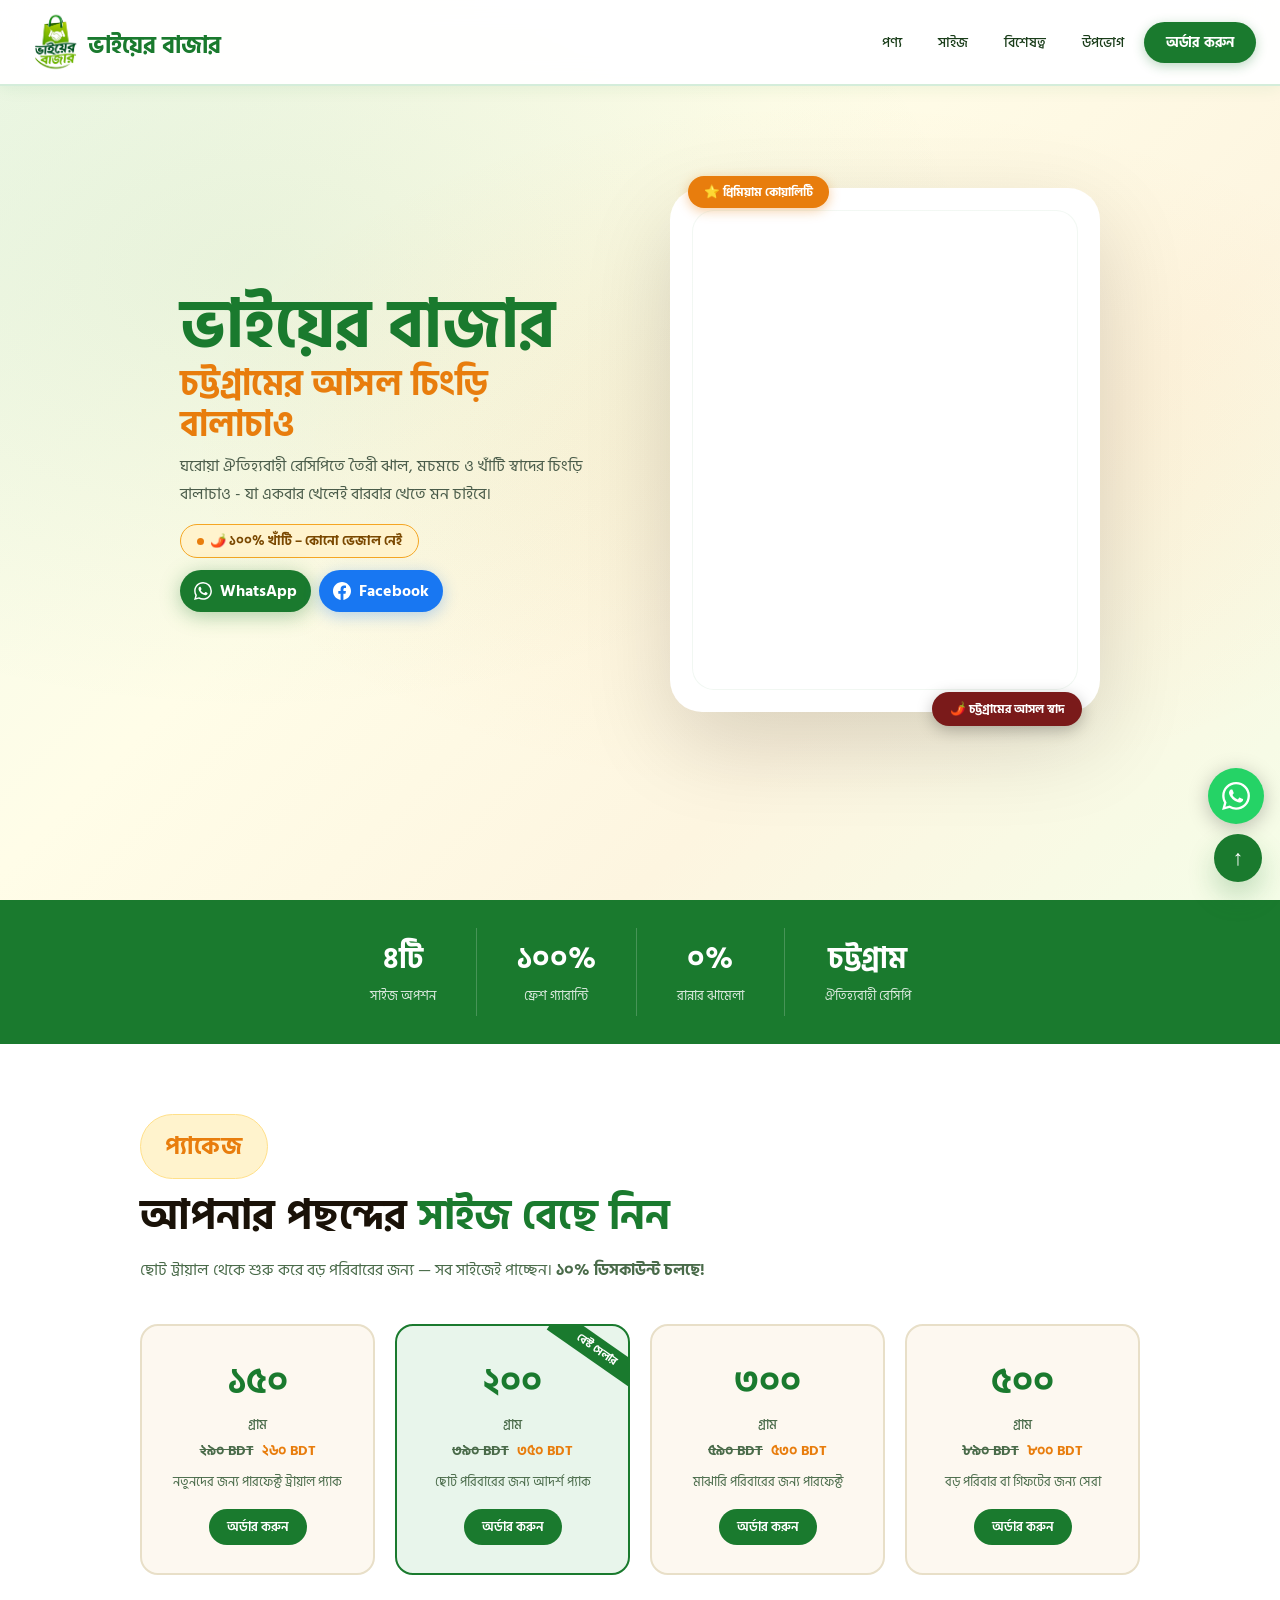
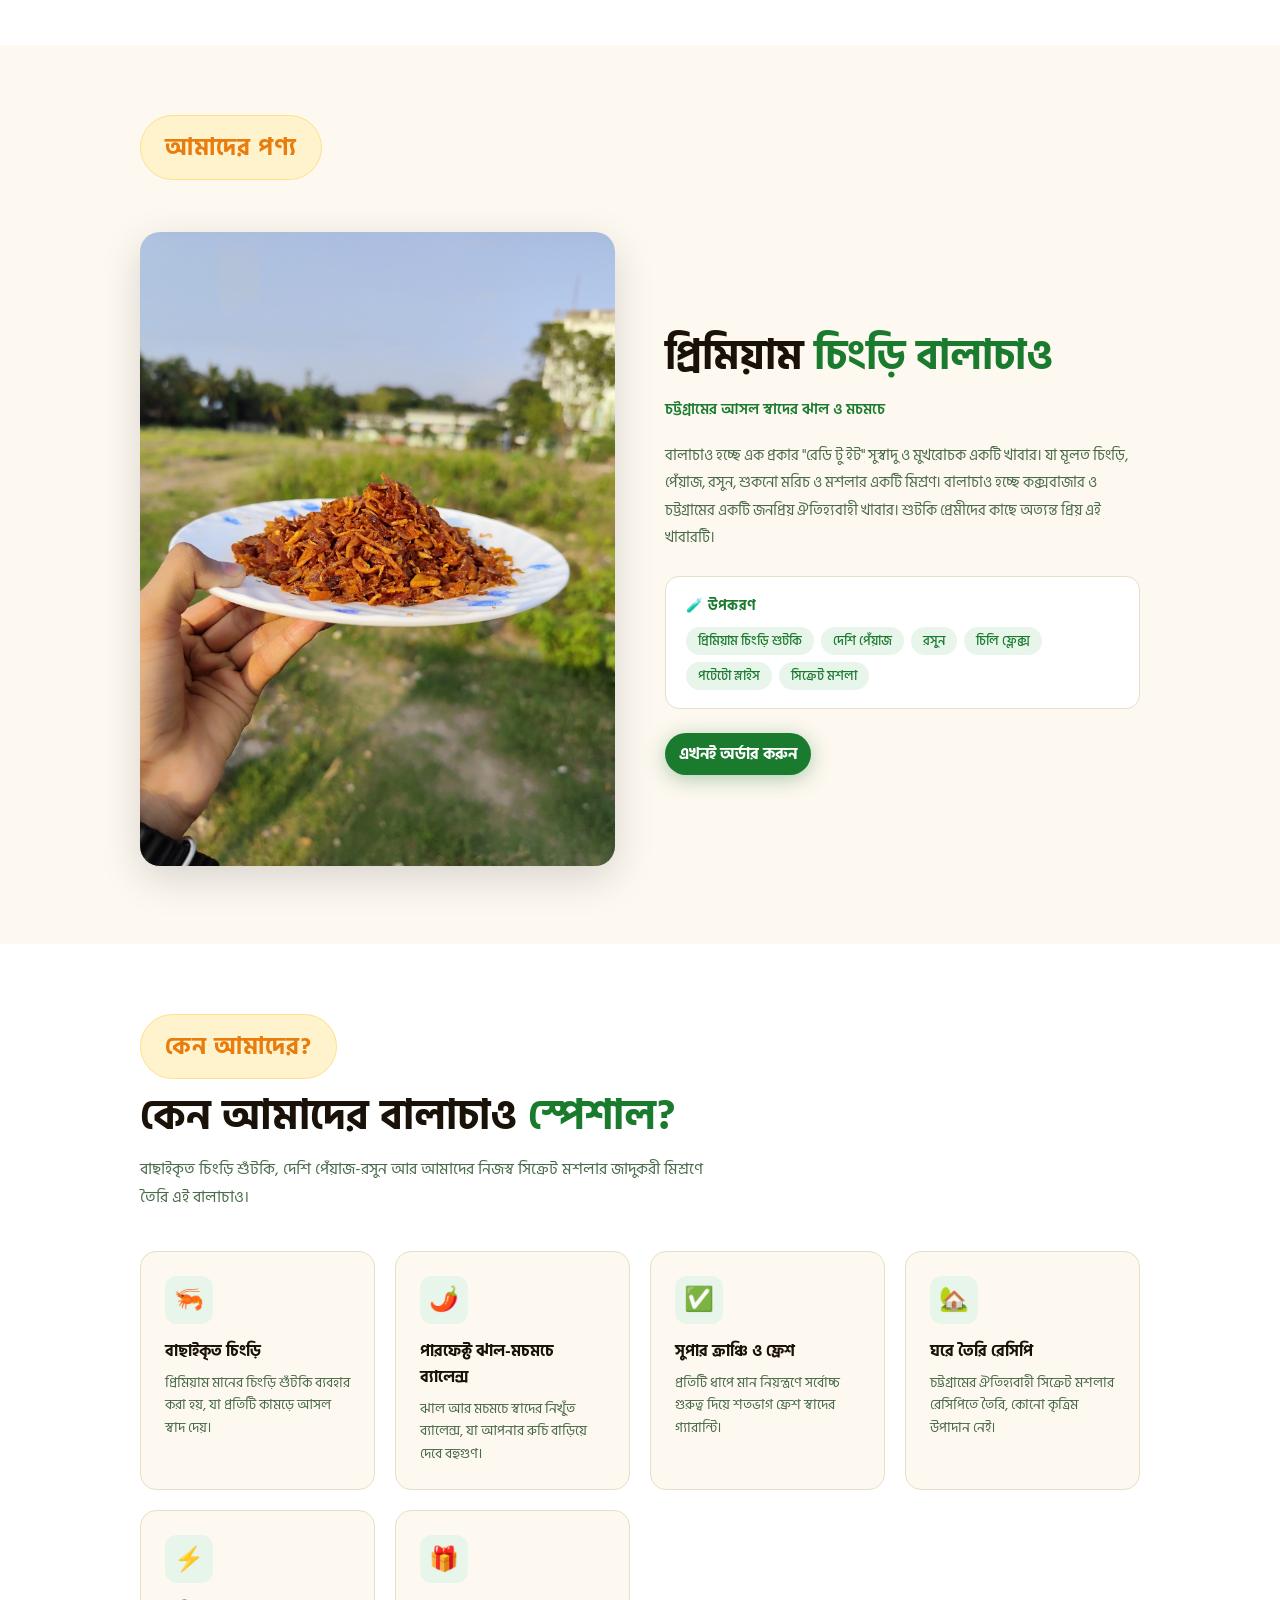
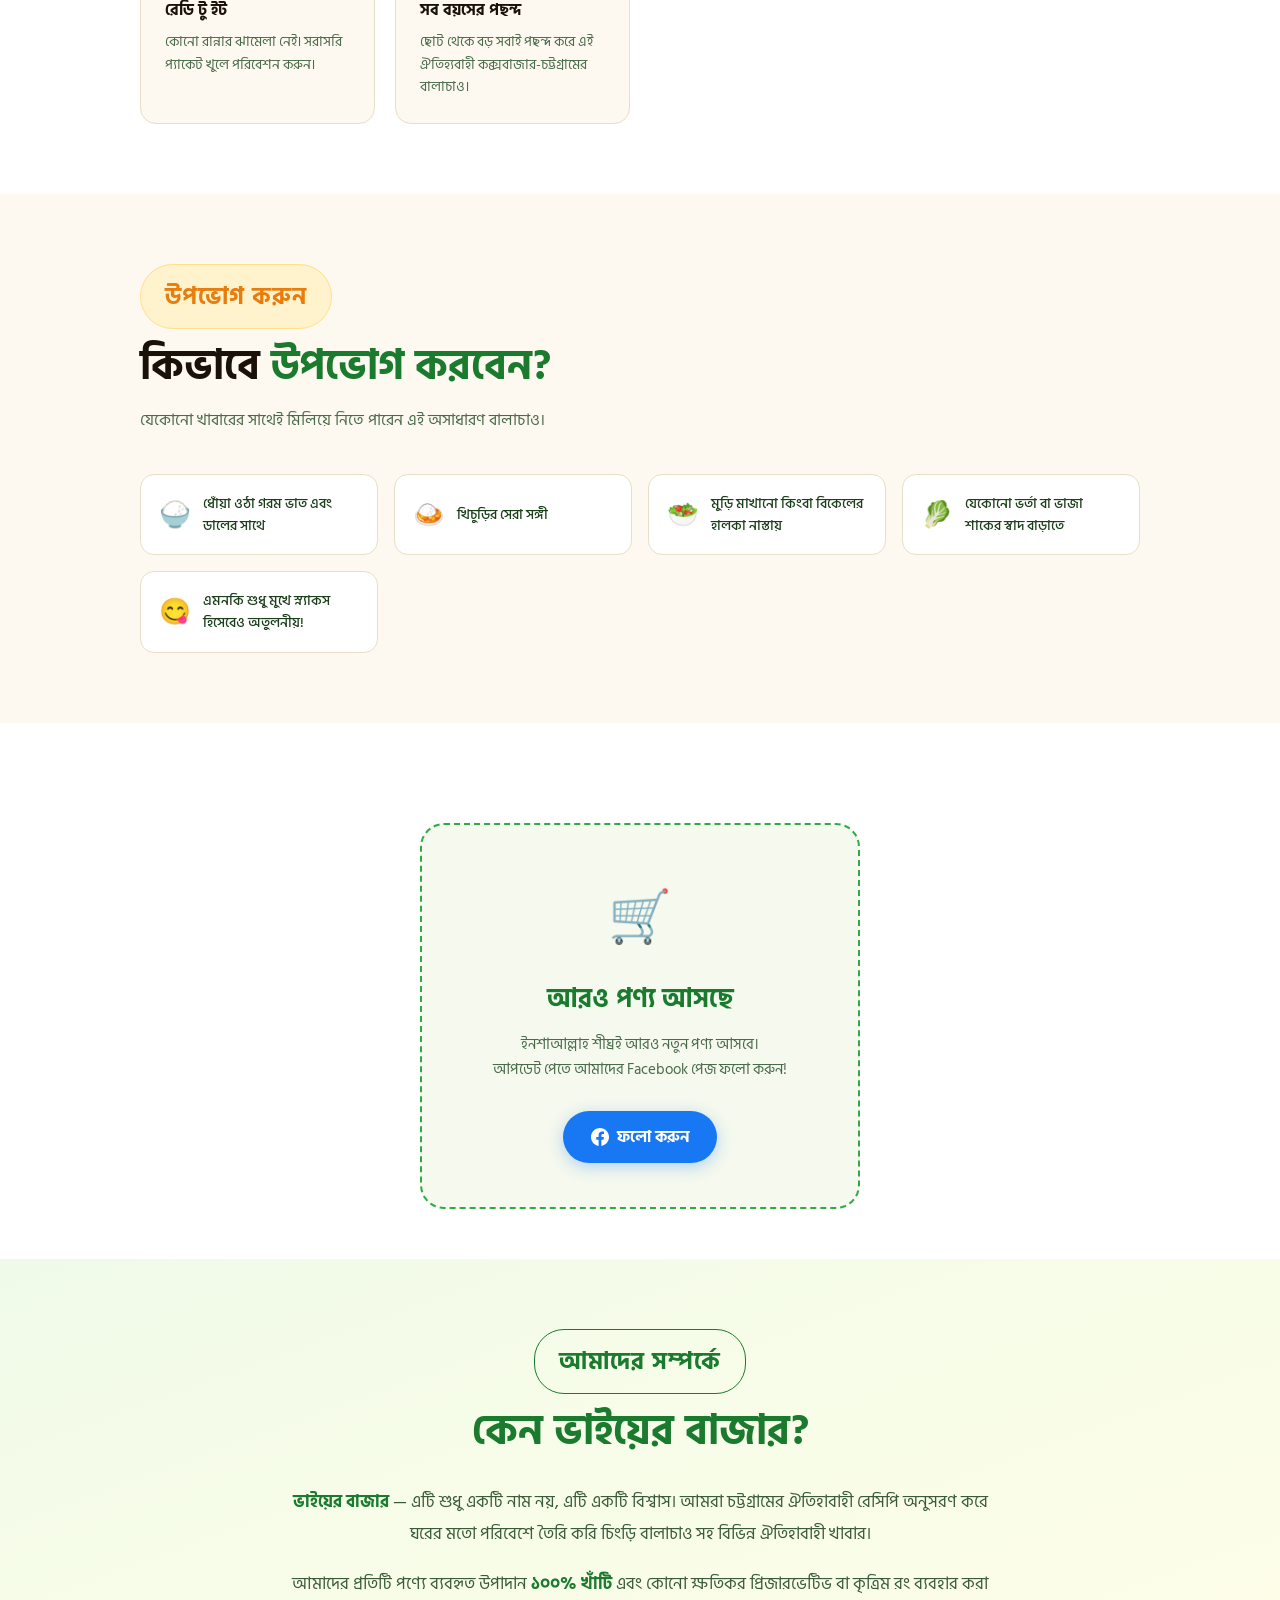
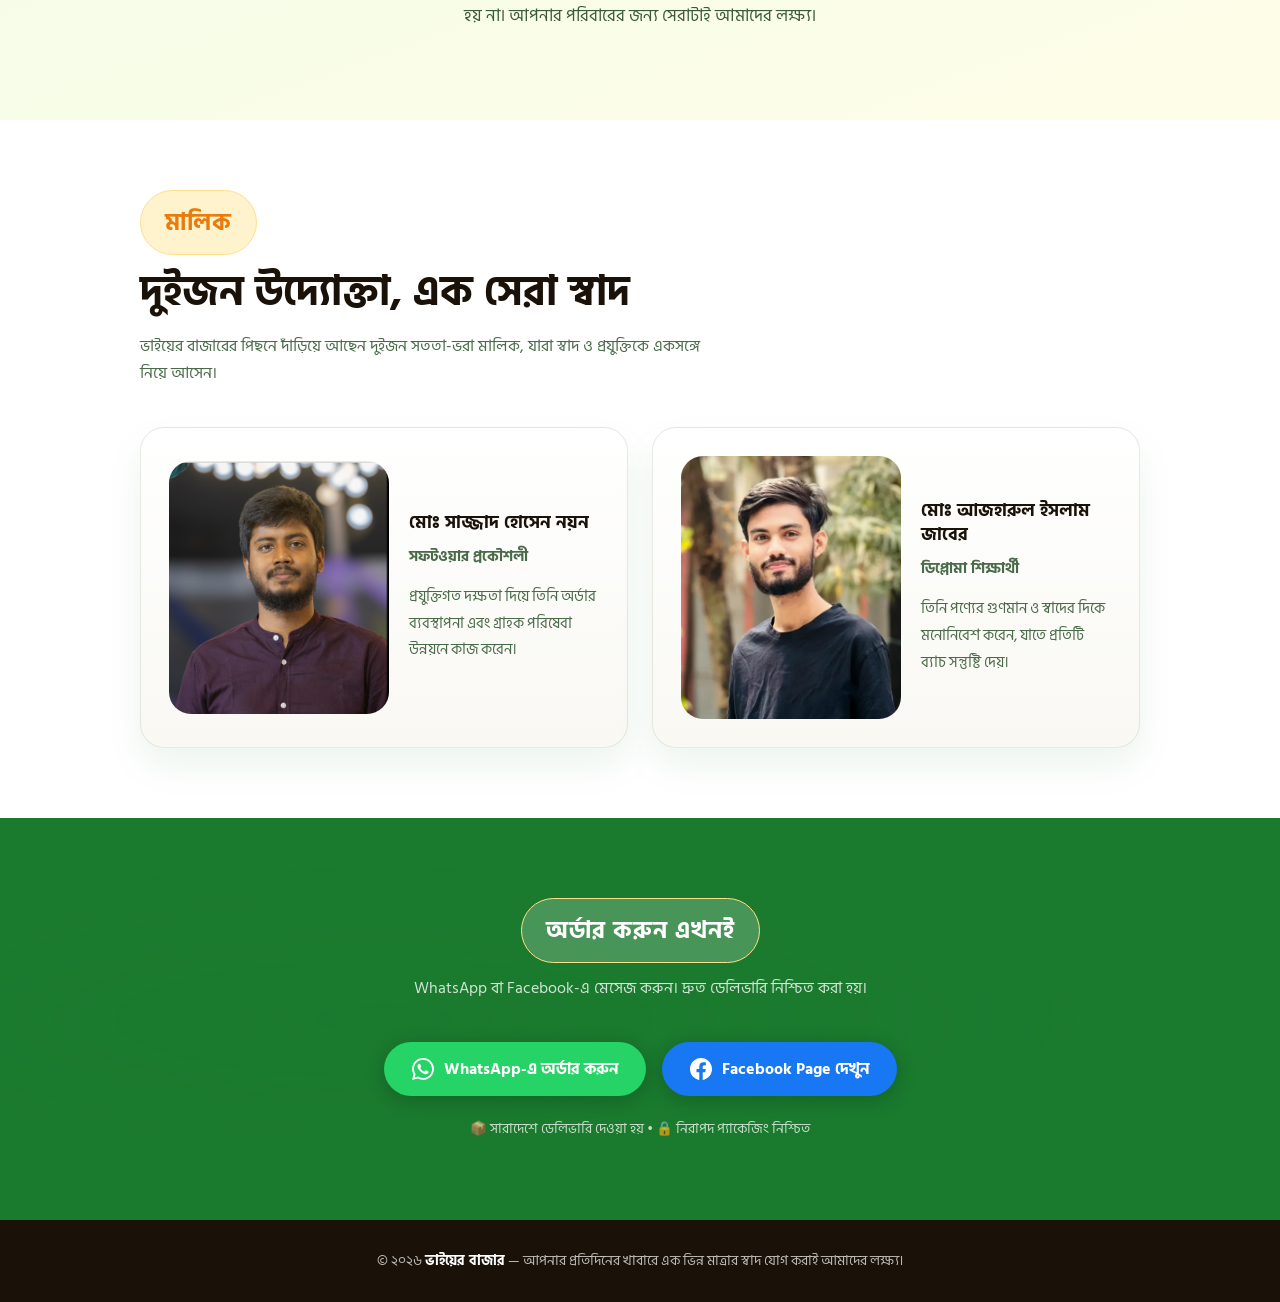
==== index.html @ 45b9433c "design update" ====
<!doctype html>
<html lang="bn">
  <head>
    <meta charset="UTF-8" />
    <meta name="viewport" content="width=device-width, initial-scale=1.0" />
    <link rel="icon" type="image/x-icon" href="/assets/bhaier-bazar.png" />

    <meta property="og:title" content="চিংড়ী বালাচাও" />
    <meta
      property="og:description"
      content="অথেনটিক ভাইয়ের বাজারের প্রিমিয়াম চিংড়ী বালাচাও"
    />
    <meta
      property="og:image"
      content="https://bhaierbazar.com/assets/bhaier-bazar.png"
    />
    <meta property="og:url" content="https://bhaierbazar.com" />
    <meta property="og:type" content="website" />

    <title>ভাইয়ের বাজার – চিংড়ি বালাচাও</title>
    <link rel="preconnect" href="https://fonts.googleapis.com" />
    <link
      href="https://fonts.googleapis.com/css2?family=Hind+Siliguri:wght@300;400;500;600;700&display=swap"
      rel="stylesheet"
    />
    <link rel="stylesheet" href="styles.css" />
  </head>
  <body id="top">
    <!-- NAV -->
    <nav>
      <a href="#" class="nav-logo">
        <img src="assets/logo.jpg" alt="ভাইয়ের বাজার লোগো" />
        <div class="nav-logo-text">
          <span class="brand">ভাইয়ের বাজার</span>
        </div>
      </a>
      <div class="nav-links">
        <a href="#product">পণ্য</a>
        <a href="#sizes">সাইজ</a>
        <a href="#why">বিশেষত্ব</a>
        <a href="#enjoy">উপভোগ</a>
        <a href="#order" class="nav-order">অর্ডার করুন</a>
      </div>
    </nav>

    <!-- HERO -->
    <section class="hero">
      <div class="hero-inner">
        <div class="hero-text">
          <h1>
            ভাইয়ের বাজার<br />
            <span class="orange-line">চট্টগ্রামের আসল চিংড়ি বালাচাও</span>
          </h1>
          <p class="hero-sub">
            ঘরোয়া ঐতিহ্যবাহী রেসিপিতে তৈরী ঝাল, মচমচে ও খাঁটি স্বাদের চিংড়ি
            বালাচাও - যা একবার খেলেই বারবার খেতে মন চাইবে।
          </p>
          <div class="hero-badge">
            <span></span> 🌶️ ১০০% খাঁটি – কোনো ভেজাল নেই
          </div>
          <div class="hero-cta">
            <a
              href="https://wa.me/8801869051881"
              class="btn-primary"
              target="_blank"
            >
              <svg width="18" height="18" viewBox="0 0 24 24" fill="white">
                <path
                  d="M17.472 14.382c-.297-.149-1.758-.867-2.03-.967-.273-.099-.471-.148-.67.15-.197.297-.767.966-.94 1.164-.173.199-.347.223-.644.075-.297-.15-1.255-.463-2.39-1.475-.883-.788-1.48-1.761-1.653-2.059-.173-.297-.018-.458.13-.606.134-.133.298-.347.446-.52.149-.174.198-.298.298-.497.099-.198.05-.371-.025-.52-.075-.149-.669-1.612-.916-2.207-.242-.579-.487-.5-.669-.51-.173-.008-.371-.01-.57-.01-.198 0-.52.074-.792.372-.272.297-1.04 1.016-1.04 2.479 0 1.462 1.065 2.875 1.213 3.074.149.198 2.096 3.2 5.077 4.487.709.306 1.262.489 1.694.625.712.227 1.36.195 1.871.118.571-.085 1.758-.719 2.006-1.413.248-.694.248-1.289.173-1.413-.074-.124-.272-.198-.57-.347m-5.421 7.403h-.004a9.87 9.87 0 01-5.031-1.378l-.361-.214-3.741.982.998-3.648-.235-.374a9.86 9.86 0 01-1.51-5.26c.001-5.45 4.436-9.884 9.888-9.884 2.64 0 5.122 1.03 6.988 2.898a9.825 9.825 0 012.893 6.994c-.003 5.45-4.437 9.884-9.885 9.884m8.413-18.297A11.815 11.815 0 0012.05 0C5.495 0 .16 5.335.157 11.892c0 2.096.547 4.142 1.588 5.945L.057 24l6.305-1.654a11.882 11.882 0 005.683 1.448h.005c6.554 0 11.89-5.335 11.893-11.893a11.821 11.821 0 00-3.48-8.413Z"
                />
              </svg>
              WhatsApp
            </a>
            <a
              href="https://www.facebook.com/bhaier.bazar"
              class="btn-secondary"
              target="_blank"
            >
              <svg width="18" height="18" viewBox="0 0 24 24" fill="white">
                <path
                  d="M24 12.073c0-6.627-5.373-12-12-12s-12 5.373-12 12c0 5.99 4.388 10.954 10.125 11.854v-8.385H7.078v-3.47h3.047V9.43c0-3.007 1.792-4.669 4.533-4.669 1.312 0 2.686.235 2.686.235v2.953H15.83c-1.491 0-1.956.925-1.956 1.874v2.25h3.328l-.532 3.47h-2.796v8.385C19.612 23.027 24 18.062 24 12.073z"
                />
              </svg>
              Facebook
            </a>
          </div>
        </div>
        <div class="hero-img">
          <div class="hero-img-wrap">
            <div class="hero-img-top-badge">⭐ প্রিমিয়াম কোয়ালিটি</div>
            <div class="hero-slider">
              <img
                src="assets/balachao-jar.jpg"
                alt="চিংড়ি বালাচাও জার"
                class="slide"
              />
              <img
                src="assets/balachao-jars-all.jpg"
                alt="চিংড়ি বালাচাও একসঙ্গে"
                class="slide"
              />
              <img
                src="assets/balachao-plate.jpg"
                alt="চিংড়ি বালাচাও প্লেটে পরিবেশিত"
                class="slide"
              />
            </div>
            <div class="hero-img-badge">🌶️ চট্টগ্রামের আসল স্বাদ</div>
          </div>
        </div>
      </div>
    </section>

    <!-- STATS -->
    <div class="stats-bar">
      <div class="stat">
        <span class="stat-num">৪টি</span
        ><span class="stat-label">সাইজ অপশন</span>
      </div>
      <div class="stat">
        <span class="stat-num">১০০%</span
        ><span class="stat-label">ফ্রেশ গ্যারান্টি</span>
      </div>
      <div class="stat">
        <span class="stat-num">০%</span
        ><span class="stat-label">রান্নার ঝামেলা</span>
      </div>
      <div class="stat">
        <span class="stat-num">চট্টগ্রাম</span
        ><span class="stat-label">ঐতিহ্যবাহী রেসিপি</span>
      </div>
    </div>

    <!-- SIZES -->
    <section id="sizes">
      <div class="section-inner">
        <span class="section-tag">প্যাকেজ</span>
        <h2 class="section-title">আপনার পছন্দের <em>সাইজ বেছে নিন</em></h2>
        <p class="section-sub">
          ছোট ট্রায়াল থেকে শুরু করে বড় পরিবারের জন্য — সব সাইজেই পাচ্ছেন।
          <strong>১০% ডিসকাউন্ট চলছে!</strong>
        </p>
        <div class="sizes-grid">
          <div class="size-card">
            <span class="size-grams">১৫০</span>
            <span class="size-unit">গ্রাম</span><br />
            <span class="size-price"><s>২৯০ BDT</s> ২৬০ BDT</span>
            <p class="size-desc">নতুনদের জন্য পারফেক্ট ট্রায়াল প্যাক</p>
            <a
              href="https://wa.me/8801869051881?text=১৫০ গ্রাম চিংড়ি বালাচাও অর্ডার করতে চাই"
              target="_blank"
              >অর্ডার করুন</a
            >
          </div>
          <div class="size-card featured">
            <span class="size-grams">২০০</span>
            <span class="size-unit">গ্রাম</span><br />
            <span class="size-price"><s>৩৯০ BDT</s> ৩৫০ BDT</span>
            <p class="size-desc">ছোট পরিবারের জন্য আদর্শ প্যাক</p>
            <a
              href="https://wa.me/8801869051881?text=২০০ গ্রাম চিংড়ি বালাচাও অর্ডার করতে চাই"
              target="_blank"
              >অর্ডার করুন</a
            >
          </div>
          <div class="size-card">
            <span class="size-grams">৩০০</span>
            <span class="size-unit">গ্রাম</span><br />
            <span class="size-price"><s>৫৯০ BDT</s> ৫৩০ BDT</span>
            <p class="size-desc">মাঝারি পরিবারের জন্য পারফেক্ট</p>
            <a
              href="https://wa.me/8801869051881?text=৩০০ গ্রাম চিংড়ি বালাচাও অর্ডার করতে চাই"
              target="_blank"
              >অর্ডার করুন</a
            >
          </div>
          <div class="size-card">
            <span class="size-grams">৫০০</span>
            <span class="size-unit">গ্রাম</span><br />
            <span class="size-price"><s>৮৯০ BDT</s> ৮০০ BDT</span>
            <p class="size-desc">বড় পরিবার বা গিফটের জন্য সেরা</p>
            <a
              href="https://wa.me/8801869051881?text=৫০০ গ্রাম চিংড়ি বালাচাও অর্ডার করতে চাই"
              target="_blank"
              >অর্ডার করুন</a
            >
          </div>
        </div>
      </div>
    </section>

    <!-- PRODUCT -->
    <section id="product">
      <div class="section-inner">
        <span class="section-tag">আমাদের পণ্য</span>
        <div class="product-layout">
          <div class="product-imgs">
            <img
              src="assets/balachao-plate.jpg"
              alt="চিংড়ি বালাচাও - প্লেটে পরিবেশিত"
            />
          </div>
          <div class="product-info">
            <h3 class="section-title">প্রিমিয়াম <em>চিংড়ি বালাচাও</em></h3>
            <div class="product-tagline">
              চট্টগ্রামের আসল স্বাদের ঝাল ও মচমচে
            </div>
            <p class="product-desc">
              বালাচাও হচ্ছে এক প্রকার "রেডি টু ইট" সুস্বাদু ও মুখরোচক একটি
              খাবার। যা মূলত চিংড়ি, পেঁয়াজ, রসুন, শুকনো মরিচ ও মশলার একটি
              মিশ্রণ। বালাচাও হচ্ছে কক্সবাজার ও চট্টগ্রামের একটি জনপ্রিয়
              ঐতিহ্যবাহী খাবার। শুটকি প্রেমীদের কাছে অত্যন্ত প্রিয় এই খাবারটি।
            </p>
            <div class="ingredients-box">
              <h4>🧪 উপকরণ</h4>
              <div class="ingredient-tags">
                <span class="tag">প্রিমিয়াম চিংড়ি শুটকি</span>
                <span class="tag">দেশি পেঁয়াজ</span>
                <span class="tag">রসুন</span>
                <span class="tag">চিলি ফ্লেক্স</span>
                <span class="tag">পটেটো স্লাইস</span>
                <span class="tag">সিক্রেট মশলা</span>
              </div>
            </div>
            <div class="hero-cta">
              <a
                href="https://wa.me/8801869051881"
                class="btn-primary"
                target="_blank"
              >
                এখনই অর্ডার করুন
              </a>
            </div>
          </div>
        </div>
      </div>
    </section>

    <!-- WHY SPECIAL -->
    <section id="why">
      <div class="section-inner">
        <span class="section-tag">কেন আমাদের?</span>
        <h2 class="section-title">কেন আমাদের বালাচাও <em>স্পেশাল?</em></h2>
        <p class="section-sub">
          বাছাইকৃত চিংড়ি শুঁটকি, দেশি পেঁয়াজ-রসুন আর আমাদের নিজস্ব সিক্রেট
          মশলার জাদুকরী মিশ্রণে তৈরি এই বালাচাও।
        </p>
        <div class="why-grid">
          <div class="why-card">
            <div class="why-icon">🦐</div>
            <h3>বাছাইকৃত চিংড়ি</h3>
            <p>
              প্রিমিয়াম মানের চিংড়ি শুঁটকি ব্যবহার করা হয়, যা প্রতিটি কামড়ে
              আসল স্বাদ দেয়।
            </p>
          </div>
          <div class="why-card">
            <div class="why-icon">🌶️</div>
            <h3>পারফেক্ট ঝাল-মচমচে ব্যালেন্স</h3>
            <p>
              ঝাল আর মচমচে স্বাদের নিখুঁত ব্যালেন্স, যা আপনার রুচি বাড়িয়ে দেবে
              বহুগুণ।
            </p>
          </div>
          <div class="why-card">
            <div class="why-icon">✅</div>
            <h3>সুপার ক্রাঞ্চি ও ফ্রেশ</h3>
            <p>
              প্রতিটি ধাপে মান নিয়ন্ত্রণে সর্বোচ্চ গুরুত্ব দিয়ে শতভাগ ফ্রেশ
              স্বাদের গ্যারান্টি।
            </p>
          </div>
          <div class="why-card">
            <div class="why-icon">🏡</div>
            <h3>ঘরে তৈরি রেসিপি</h3>
            <p>
              চট্টগ্রামের ঐতিহ্যবাহী সিক্রেট মশলার রেসিপিতে তৈরি, কোনো কৃত্রিম
              উপাদান নেই।
            </p>
          </div>
          <div class="why-card">
            <div class="why-icon">⚡</div>
            <h3>রেডি টু ইট</h3>
            <p>কোনো রান্নার ঝামেলা নেই। সরাসরি প্যাকেট খুলে পরিবেশন করুন।</p>
          </div>
          <div class="why-card">
            <div class="why-icon">🎁</div>
            <h3>সব বয়সের পছন্দ</h3>
            <p>
              ছোট থেকে বড় সবাই পছন্দ করে এই ঐতিহ্যবাহী কক্সবাজার-চট্টগ্রামের
              বালাচাও।
            </p>
          </div>
        </div>
      </div>
    </section>

    <!-- HOW TO ENJOY -->
    <section id="enjoy">
      <div class="section-inner">
        <span class="section-tag">উপভোগ করুন</span>
        <h2 class="section-title">কিভাবে <em>উপভোগ করবেন?</em></h2>
        <p class="section-sub">
          যেকোনো খাবারের সাথেই মিলিয়ে নিতে পারেন এই অসাধারণ বালাচাও।
        </p>
        <div class="enjoy-grid">
          <div class="enjoy-item">
            <span class="enjoy-emoji">🍚</span>
            <p>ধোঁয়া ওঠা গরম ভাত এবং ডালের সাথে</p>
          </div>
          <div class="enjoy-item">
            <span class="enjoy-emoji">🍛</span>
            <p>খিচুড়ির সেরা সঙ্গী</p>
          </div>
          <div class="enjoy-item">
            <span class="enjoy-emoji">🥗</span>
            <p>মুড়ি মাখানো কিংবা বিকেলের হালকা নাস্তায়</p>
          </div>
          <div class="enjoy-item">
            <span class="enjoy-emoji">🥬</span>
            <p>যেকোনো ভর্তা বা ভাজা শাকের স্বাদ বাড়াতে</p>
          </div>
          <div class="enjoy-item">
            <span class="enjoy-emoji">😋</span>
            <p>এমনকি শুধু মুখে স্ন্যাকস হিসেবেও অতুলনীয়!</p>
          </div>
        </div>
      </div>
    </section>

    <!-- COMING SOON -->
    <section style="background: white; padding: 50px 24px">
      <div class="section-inner">
        <div class="coming-soon-wrap">
          <div class="coming-soon-card">
            <span class="cs-icon">🛒</span>
            <div class="cs-title">আরও পণ্য আসছে</div>
            <p class="cs-desc">
              ইনশাআল্লাহ শীঘ্রই আরও নতুন পণ্য আসবে।<br />আপডেট পেতে আমাদের
              Facebook পেজ ফলো করুন!
            </p>
            <a
              href="https://www.facebook.com/bhaier.bazar"
              class="cs-btn"
              target="_blank"
            >
              <svg width="18" height="18" viewBox="0 0 24 24" fill="white">
                <path
                  d="M24 12.073c0-6.627-5.373-12-12-12s-12 5.373-12 12c0 5.99 4.388 10.954 10.125 11.854v-8.385H7.078v-3.47h3.047V9.43c0-3.007 1.792-4.669 4.533-4.669 1.312 0 2.686.235 2.686.235v2.953H15.83c-1.491 0-1.956.925-1.956 1.874v2.25h3.328l-.532 3.47h-2.796v8.385C19.612 23.027 24 18.062 24 12.073z"
                />
              </svg>
              ফলো করুন
            </a>
          </div>
        </div>
      </div>
    </section>

    <!-- ABOUT -->
    <section id="about">
      <div class="section-inner">
        <span class="section-tag">আমাদের সম্পর্কে</span>
        <h2 class="section-title">কেন ভাইয়ের বাজার?</h2>
        <div class="about-body">
          <p>
            <strong>ভাইয়ের বাজার</strong> — এটি শুধু একটি নাম নয়, এটি একটি
            বিশ্বাস। আমরা চট্টগ্রামের ঐতিহাবাহী রেসিপি অনুসরণ করে ঘরের মতো
            পরিবেশে তৈরি করি চিংড়ি বালাচাও সহ বিভিন্ন ঐতিহাবাহী খাবার।
          </p>
          <p>
            আমাদের প্রতিটি পণ্যে ব্যবহৃত উপাদান
            <span class="highlight">১০০% খাঁটি</span> এবং কোনো ক্ষতিকর
            প্রিজারভেটিভ বা কৃত্রিম রং ব্যবহার করা হয় না। আপনার পরিবারের জন্য
            সেরাটাই আমাদের লক্ষ্য।
          </p>
        </div>
      </div>
    </section>

    <!-- OWNERS -->
    <section id="owners">
      <div class="section-inner">
        <span class="section-tag">মালিক</span>
        <h2 class="section-title">দুইজন উদ্যোক্তা, এক সেরা স্বাদ</h2>
        <p class="section-sub">
          ভাইয়ের বাজারের পিছনে দাঁড়িয়ে আছেন দুইজন সততা-ভরা মালিক, যারা স্বাদ
          ও প্রযুক্তিকে একসঙ্গে নিয়ে আসেন।
        </p>
        <div class="owner-grid">
          <article class="owner-card">
            <img src="/assets/noyon.png" width="150" height="200" />
            <div class="owner-content">
              <h3>মোঃ সাজ্জাদ হোসেন নয়ন</h3>
              <p class="owner-role">সফটওয়ার প্রকৌশলী</p>
              <p>
                প্রযুক্তিগত দক্ষতা দিয়ে তিনি অর্ডার ব্যবস্থাপনা এবং গ্রাহক
                পরিষেবা উন্নয়নে কাজ করেন।
              </p>
            </div>
          </article>
          <article class="owner-card">
            <img src="/assets/jaber.webp" width="150" height="200" />
            <div class="owner-content">
              <h3>মোঃ আজহারুল ইসলাম জাবের</h3>
              <p class="owner-role">ডিপ্লোমা শিক্ষার্থী</p>
              <p>
                তিনি পণ্যের গুণমান ও স্বাদের দিকে মনোনিবেশ করেন, যাতে প্রতিটি
                ব্যাচ সন্তুষ্টি দেয়।
              </p>
            </div>
          </article>
        </div>
      </div>
    </section>

    <!-- ORDER -->
    <section id="order">
      <div class="section-inner">
        <span class="section-tag">অর্ডার করুন এখনই</span>
        <p class="section-sub">
          WhatsApp বা Facebook-এ মেসেজ করুন। দ্রুত ডেলিভারি নিশ্চিত করা হয়।
        </p>
        <div class="order-buttons">
          <a
            href="https://wa.me/8801869051881"
            class="btn-whatsapp"
            target="_blank"
          >
            <svg
              class="btn-icon"
              viewBox="0 0 24 24"
              xmlns="http://www.w3.org/2000/svg"
            >
              <path
                d="M17.472 14.382c-.297-.149-1.758-.867-2.03-.967-.273-.099-.471-.148-.67.15-.197.297-.767.966-.94 1.164-.173.199-.347.223-.644.075-.297-.15-1.255-.463-2.39-1.475-.883-.788-1.48-1.761-1.653-2.059-.173-.297-.018-.458.13-.606.134-.133.298-.347.446-.52.149-.174.198-.298.298-.497.099-.198.05-.371-.025-.52-.075-.149-.669-1.612-.916-2.207-.242-.579-.487-.5-.669-.51-.173-.008-.371-.01-.57-.01-.198 0-.52.074-.792.372-.272.297-1.04 1.016-1.04 2.479 0 1.462 1.065 2.875 1.213 3.074.149.198 2.096 3.2 5.077 4.487.709.306 1.262.489 1.694.625.712.227 1.36.195 1.871.118.571-.085 1.758-.719 2.006-1.413.248-.694.248-1.289.173-1.413-.074-.124-.272-.198-.57-.347m-5.421 7.403h-.004a9.87 9.87 0 01-5.031-1.378l-.361-.214-3.741.982.998-3.648-.235-.374a9.86 9.86 0 01-1.51-5.26c.001-5.45 4.436-9.884 9.888-9.884 2.64 0 5.122 1.03 6.988 2.898a9.825 9.825 0 012.893 6.994c-.003 5.45-4.437 9.884-9.885 9.884m8.413-18.297A11.815 11.815 0 0012.05 0C5.495 0 .16 5.335.157 11.892c0 2.096.547 4.142 1.588 5.945L.057 24l6.305-1.654a11.882 11.882 0 005.683 1.448h.005c6.554 0 11.89-5.335 11.893-11.893a11.821 11.821 0 00-3.48-8.413Z"
                fill="white"
              />
            </svg>
            WhatsApp-এ অর্ডার করুন
          </a>
          <a
            href="https://www.facebook.com/bhaier.bazar"
            class="btn-facebook"
            target="_blank"
          >
            <svg
              class="btn-icon"
              viewBox="0 0 24 24"
              xmlns="http://www.w3.org/2000/svg"
            >
              <path
                d="M24 12.073c0-6.627-5.373-12-12-12s-12 5.373-12 12c0 5.99 4.388 10.954 10.125 11.854v-8.385H7.078v-3.47h3.047V9.43c0-3.007 1.792-4.669 4.533-4.669 1.312 0 2.686.235 2.686.235v2.953H15.83c-1.491 0-1.956.925-1.956 1.874v2.25h3.328l-.532 3.47h-2.796v8.385C19.612 23.027 24 18.062 24 12.073z"
                fill="white"
              />
            </svg>
            Facebook Page দেখুন
          </a>
        </div>
        <p class="order-note">
          📦 সারাদেশে ডেলিভারি দেওয়া হয় • 🔒 নিরাপদ প্যাকেজিং নিশ্চিত
        </p>
      </div>
    </section>

    <!-- FOOTER -->
    <footer>
      <p>
        © ২০২৬ <strong>ভাইয়ের বাজার</strong> — আপনার প্রতিদিনের খাবারে এক ভিন্ন
        মাত্রার স্বাদ যোগ করাই আমাদের লক্ষ্য।
      </p>
    </footer>

    <!-- FLOATING ACTIONS -->
    <div class="float-actions">
      <a
        href="https://wa.me/8801869051881"
        class="float-wa"
        target="_blank"
        title="WhatsApp-এ অর্ডার করুন"
      >
        <svg viewBox="0 0 24 24" xmlns="http://www.w3.org/2000/svg">
          <path
            d="M17.472 14.382c-.297-.149-1.758-.867-2.03-.967-.273-.099-.471-.148-.67.15-.197.297-.767.966-.94 1.164-.173.199-.347.223-.644.075-.297-.15-1.255-.463-2.39-1.475-.883-.788-1.48-1.761-1.653-2.059-.173-.297-.018-.458.13-.606.134-.133.298-.347.446-.52.149-.174.198-.298.298-.497.099-.198.05-.371-.025-.52-.075-.149-.669-1.612-.916-2.207-.242-.579-.487-.5-.669-.51-.173-.008-.371-.01-.57-.01-.198 0-.52.074-.792.372-.272.297-1.04 1.016-1.04 2.479 0 1.462 1.065 2.875 1.213 3.074.149.198 2.096 3.2 5.077 4.487.709.306 1.262.489 1.694.625.712.227 1.36.195 1.871.118.571-.085 1.758-.719 2.006-1.413.248-.694.248-1.289.173-1.413-.074-.124-.272-.198-.57-.347m-5.421 7.403h-.004a9.87 9.87 0 01-5.031-1.378l-.361-.214-3.741.982.998-3.648-.235-.374a9.86 9.86 0 01-1.51-5.26c.001-5.45 4.436-9.884 9.888-9.884 2.64 0 5.122 1.03 6.988 2.898a9.825 9.825 0 012.893 6.994c-.003 5.45-4.437 9.884-9.885 9.884m8.413-18.297A11.815 11.815 0 0012.05 0C5.495 0 .16 5.335.157 11.892c0 2.096.547 4.142 1.588 5.945L.057 24l6.305-1.654a11.882 11.882 0 005.683 1.448h.005c6.554 0 11.89-5.335 11.893-11.893a11.821 11.821 0 00-3.48-8.413Z"
          />
        </svg>
      </a>
      <a href="#top" class="scroll-top-btn" aria-label="উপরে যান">↑</a>
    </div>
  </body>
</html>
---- styles.css ----
:root {
  --green: #1a7a2e;
  --green-light: #2eaa47;
  --green-pale: #e8f5eb;
  --orange: #e87d0d;
  --orange-light: #f5a623;
  --orange-pale: #fff4e5;
  --amber: #e87d0d;
  --amber-light: #f5a623;
  --red-dark: #7a1a1a;
  --cream: #fdf8f0;
  --hero-bg: #f5f9e8;
  --dark: #1a1208;
  --text: #1a3d1a;
  --text-muted: #4a6b4a;
}

* {
  margin: 0;
  padding: 0;
  box-sizing: border-box;
}

html {
  scroll-behavior: smooth;
}

body {
  font-family: "Hind Siliguri", sans-serif;
  background: #f5f9f0;
  color: var(--text);
  overflow-x: hidden;
}

.scroll-top-btn {
  position: fixed;
  right: 18px;
  bottom: 18px;
  width: 48px;
  height: 48px;
  display: inline-flex;
  align-items: center;
  justify-content: center;
  background: var(--green);
  color: white;
  font-size: 1.35rem;
  text-decoration: none;
  border-radius: 50%;
  box-shadow: 0 14px 28px rgba(26, 122, 46, 0.24);
  transition:
    transform 0.2s ease,
    background 0.2s ease;
  z-index: 200;
}
.scroll-top-btn:hover,
.scroll-top-btn:focus-visible {
  transform: translateY(-2px);
  background: var(--green-light);
}

/* ─── NAV ─── */
nav {
  position: fixed;
  top: 0;
  width: 100%;
  z-index: 100;
  background: rgba(255, 255, 255, 0.97);
  backdrop-filter: blur(12px);
  border-bottom: 2px solid #d4edda;
  padding: 10px 24px;
  display: flex;
  align-items: center;
  justify-content: space-between;
  box-shadow: 0 2px 16px rgba(26, 122, 46, 0.08);
}
.nav-logo {
  display: flex;
  align-items: center;
  justify-content: center;
  text-decoration: none;
}
.nav-logo img {
  height: 64px;
  width: 64px;
  object-fit: contain;
  border-radius: 10px;
}
.nav-logo-text {
  display: flex;
  margin-top: 8px;
  flex-direction: column;
}
.nav-logo-text .brand {
  font-size: 1.5rem;
  font-weight: 700;
  color: var(--green);
  line-height: 1.2;
}
.nav-logo-text .tagline {
  font-size: 0.72rem;
  color: var(--orange);
  font-weight: 600;
  line-height: 1.2;
}
.nav-links {
  display: flex;
  gap: 4px;
  align-items: center;
}
.nav-links a {
  text-decoration: none;
  color: var(--text);
  font-size: 0.88rem;
  font-weight: 500;
  padding: 7px 16px;
  border-radius: 20px;
  transition: all 0.2s;
}
.nav-links a:hover {
  background: var(--green-pale);
  color: var(--green);
}
.nav-order {
  background: var(--green) !important;
  color: white !important;
  font-weight: 700 !important;
  font-size: 0.9rem !important;
  padding: 9px 22px !important;
  border-radius: 24px !important;
  box-shadow: 0 3px 12px rgba(26, 122, 46, 0.3);
}
.nav-order:hover {
  background: var(--green-light) !important;
  transform: translateY(-1px);
}

/* ─── HERO ─── */
.hero {
  min-height: 100vh;
  background: linear-gradient(
    135deg,
    #f0fae8 0%,
    #fffde8 40%,
    #fdf5e0 70%,
    #f5fde8 100%
  );
  display: flex;
  align-items: center;
  justify-content: center;
  padding: 110px 180px;
  position: relative;
  overflow: hidden;
}
.hero::before {
  content: "";
  position: absolute;
  inset: 0;
  background:
    radial-gradient(
      ellipse at 65% 50%,
      rgba(232, 125, 13, 0.08) 0%,
      transparent 55%
    ),
    radial-gradient(
      ellipse at 20% 30%,
      rgba(26, 122, 46, 0.07) 0%,
      transparent 50%
    );
  pointer-events: none;
}
.hero-inner {
  max-width: 1100px;
  width: 100%;
  display: flex;
  align-items: center;
  justify-content: space-between;
  gap: 60px;
  flex-wrap: wrap;
  position: relative;
  z-index: 1;
}
.hero-text {
  flex: 1;
  min-width: 300px;
  max-width: 520px;
}
.hero-badge {
  display: inline-flex;
  align-items: center;
  gap: 6px;
  background: #fff3cd;
  border: 1.5px solid var(--orange-light);
  color: #7a4800;
  font-size: 0.82rem;
  font-weight: 700;
  padding: 5px 16px;
  border-radius: 20px;
  margin-bottom: 12px;
}
.hero-badge span {
  width: 7px;
  height: 7px;
  background: var(--orange);
  border-radius: 50%;
  animation: pulse 1.8s infinite;
}
@keyframes pulse {
  0%,
  100% {
    opacity: 1;
    transform: scale(1);
  }
  50% {
    opacity: 0.5;
    transform: scale(1.4);
  }
}

.hero h1 {
  font-size: clamp(2rem, 6vw, 4.2rem);
  font-weight: 700;
  line-height: 1.15;
  color: var(--green);
  margin-bottom: 6px;
}
.hero h1 .orange-line {
  color: var(--orange);
  display: block;
  font-size: clamp(1.5rem, 4vw, 2.2rem);
}
.hero-sub {
  font-size: 1rem;
  color: #4a5c4a;
  line-height: 1.75;
  margin-bottom: 16px;
  max-width: 420px;
}
.hero-cta {
  display: flex;
  gap: 8px;
  flex-wrap: wrap;
}
.btn-primary {
  display: inline-flex;
  align-items: center;
  gap: 8px;
  background: var(--green);
  color: white;
  padding: 8px 14px;
  border-radius: 30px;
  font-size: 1rem;
  font-weight: 700;
  text-decoration: none;
  transition: all 0.25s;
  box-shadow: 0 4px 20px rgba(26, 122, 46, 0.35);
}
.btn-primary:hover {
  background: var(--green-light);
  transform: translateY(-2px);
  box-shadow: 0 8px 28px rgba(26, 122, 46, 0.4);
}
.btn-secondary {
  display: inline-flex;
  align-items: center;
  gap: 8px;
  background: #1877f2;
  color: white;
  padding: 8px 14px;
  border-radius: 30px;
  font-size: 1rem;
  font-weight: 700;
  text-decoration: none;
  transition: all 0.25s;
  box-shadow: 0 4px 16px rgba(24, 119, 242, 0.3);
}
.btn-secondary:hover {
  background: #1565d8;
  transform: translateY(-2px);
}

.hero-img {
  flex: 1;
  min-width: 240px;
  max-width: 460px;
  display: flex;
  align-items: center;
  justify-content: center;
  position: relative;
}
.hero-img-wrap {
  background: white;
  border-radius: 32px;
  padding: 22px;
  box-shadow: 0 32px 90px rgba(0, 0, 0, 0.14);
  display: flex;
  align-items: center;
  justify-content: center;
  position: relative;
  width: 100%;
  max-width: 460px;
}
.hero-slider {
  position: relative;
  width: 100%;
  aspect-ratio: 4 / 5;
  min-height: 340px;
  max-height: 480px;
  border-radius: 22px;
  overflow: hidden;
  box-shadow: inset 0 0 0 1px rgba(26, 122, 46, 0.06);
}
.hero-slider::before {
  content: "";
  position: absolute;
  inset: 0;
  background: linear-gradient(
    180deg,
    rgba(255, 255, 255, 0.12),
    transparent 32%
  );
  pointer-events: none;
}
.hero-slider .slide {
  position: absolute;
  inset: 0;
  width: 100%;
  height: 100%;
  object-fit: cover;
  opacity: 0;
  transform: scale(1.05);
  animation: heroSlide 12s infinite ease-in-out;
}
.hero-slider .slide:nth-child(1) {
  animation-delay: 0s;
}
.hero-slider .slide:nth-child(2) {
  animation-delay: 4s;
}
.hero-slider .slide:nth-child(3) {
  animation-delay: 8s;
}
@keyframes heroSlide {
  0%,
  8%,
  96%,
  100% {
    opacity: 0;
    transform: scale(1.05);
  }
  10%,
  38% {
    opacity: 1;
    transform: scale(1);
  }
  40%,
  94% {
    opacity: 0;
    transform: scale(1.03);
  }
}
.hero-img-top-badge {
  position: absolute;
  top: -12px;
  left: 18px;
  background: var(--orange);
  color: white;
  font-size: 0.78rem;
  font-weight: 700;
  padding: 6px 16px;
  border-radius: 20px;
  box-shadow: 0 3px 12px rgba(232, 125, 13, 0.4);
  display: flex;
  align-items: center;
  gap: 5px;
}
.hero-img-badge {
  position: absolute;
  bottom: -14px;
  right: 18px;
  background: var(--red-dark);
  color: white;
  font-size: 0.78rem;
  font-weight: 700;
  padding: 7px 18px;
  border-radius: 20px;
  white-space: nowrap;
  box-shadow: 0 4px 16px rgba(0, 0, 0, 0.25);
  display: flex;
  align-items: center;
  gap: 5px;
}

@media (max-width: 900px) {
  .hero-img {
    max-width: 100%;
    min-width: auto;
  }
  .hero-img-wrap {
    padding: 18px;
  }
  .hero-slider {
    min-height: 300px;
    max-height: 420px;
  }
}

@media (max-width: 600px) {
  .hero-inner {
    flex-direction: column-reverse;
    gap: 28px;
  }
  .hero-img {
    width: 100%;
    max-width: 100%;
    align-items: center;
  }
  .hero-img-wrap {
    padding: 16px;
  }
  .hero-slider {
    min-height: 260px;
    max-height: 360px;
  }
  .hero-img-top-badge {
    left: 14px;
  }
  .hero-img-badge {
    right: 14px;
  }
}

/* ─── STATS BAR ─── */
.stats-bar {
  background: var(--green);
  padding: 28px 24px;
  display: flex;
  justify-content: center;
  gap: 0;
  flex-wrap: wrap;
}
.stat {
  text-align: center;
  padding: 8px 40px;
  border-right: 1px solid rgba(255, 255, 255, 0.2);
  color: white;
}
.stat:last-child {
  border-right: none;
}
.stat-num {
  font-size: 1.8rem;
  font-weight: 700;
  display: block;
}
.stat-label {
  font-size: 0.82rem;
  opacity: 0.85;
}

/* ─── SECTION WRAPPER ─── */
section {
  padding: 70px 24px;
}
.section-inner {
  max-width: 1000px;
  margin: 0 auto;
}
.section-tag {
  display: inline-block;
  background: #fff3cd;
  color: var(--orange);
  font-size: 1.5rem;
  font-weight: 700;
  letter-spacing: 1px;
  padding: 12px 24px;
  border-radius: 50px;
  margin-bottom: 12px;
  text-transform: uppercase;
  border: 1px solid #ffe08a;
}
.section-title {
  font-size: clamp(1.8rem, 4vw, 2.6rem);
  font-weight: 700;
  line-height: 1.25;
  margin-bottom: 14px;
  color: var(--dark);
}
.section-title em {
  color: var(--green);
  font-style: normal;
}
.section-sub {
  font-size: 1rem;
  color: var(--text-muted);
  line-height: 1.7;
  max-width: 580px;
}

/* ─── WHY SPECIAL ─── */
#why {
  background: white;
}
.why-grid {
  display: grid;
  grid-template-columns: repeat(auto-fit, minmax(220px, 1fr));
  gap: 20px;
  margin-top: 40px;
}
.why-card {
  background: var(--cream);
  border: 1.5px solid #e8dfc8;
  border-radius: 16px;
  padding: 24px;
  transition:
    transform 0.25s,
    box-shadow 0.25s;
}
.why-card:hover {
  transform: translateY(-4px);
  box-shadow: 0 12px 32px rgba(0, 0, 0, 0.1);
}
.why-icon {
  width: 48px;
  height: 48px;
  border-radius: 12px;
  background: var(--green-pale);
  display: flex;
  align-items: center;
  justify-content: center;
  font-size: 1.5rem;
  margin-bottom: 14px;
}
.why-card h3 {
  font-size: 1rem;
  font-weight: 700;
  margin-bottom: 8px;
  color: var(--dark);
}
.why-card p {
  font-size: 0.88rem;
  color: var(--text-muted);
  line-height: 1.6;
}

/* ─── PRODUCT ─── */
#product {
  background: var(--cream);
}
.product-layout {
  display: flex;
  gap: 50px;
  align-items: center;
  flex-wrap: wrap;
  margin-top: 40px;
}
.product-imgs {
  flex: 1;
  min-width: 280px;
}
.product-imgs img {
  width: 100%;
  border-radius: 20px;
  box-shadow: 0 12px 40px rgba(0, 0, 0, 0.15);
}
.product-info {
  flex: 1;
  min-width: 280px;
}
.product-name {
  font-size: 2rem;
  font-weight: 700;
  color: var(--dark);
  margin-bottom: 6px;
}
.product-tagline {
  color: var(--green);
  font-weight: 600;
  font-size: 0.95rem;
  margin-bottom: 20px;
}
.product-desc {
  font-size: 0.95rem;
  line-height: 1.8;
  color: var(--text-muted);
  margin-bottom: 24px;
}
.ingredients-box {
  background: white;
  border: 1.5px solid #e8dfc8;
  border-radius: 14px;
  padding: 18px 20px;
  margin-bottom: 24px;
}
.ingredients-box h4 {
  font-size: 0.85rem;
  font-weight: 700;
  color: var(--green);
  text-transform: uppercase;
  letter-spacing: 0.5px;
  margin-bottom: 10px;
}
.ingredient-tags {
  display: flex;
  flex-wrap: wrap;
  gap: 7px;
}
.tag {
  background: var(--green-pale);
  color: var(--green);
  font-size: 0.8rem;
  font-weight: 500;
  padding: 4px 12px;
  border-radius: 20px;
}

/* ─── SIZES ─── */
#sizes {
  background: white;
}
.sizes-grid {
  display: grid;
  grid-template-columns: repeat(auto-fit, minmax(140px, 1fr));
  gap: 20px;
  margin-top: 40px;
}
.size-card {
  border: 2px solid #e8dfc8;
  border-radius: 18px;
  padding: 28px 20px;
  text-align: center;
  transition: all 0.25s;
  cursor: default;
  position: relative;
  overflow: hidden;
  background: var(--cream);
}
.size-card.featured {
  border-color: var(--green);
  background: var(--green-pale);
}
.size-card.featured::before {
  content: "বেস্ট সেলার";
  position: absolute;
  top: 12px;
  right: -22px;
  background: var(--green);
  color: white;
  font-size: 0.7rem;
  font-weight: 700;
  padding: 3px 30px;
  transform: rotate(35deg);
}
.size-card:hover {
  transform: translateY(-4px);
  box-shadow: 0 10px 28px rgba(0, 0, 0, 0.1);
}
.size-grams {
  font-size: 2.2rem;
  font-weight: 700;
  color: var(--green);
  display: block;
}
.size-unit {
  font-size: 0.8rem;
  color: var(--text-muted);
  font-weight: 500;
}
.size-price {
  font-size: 0.9rem;
  color: var(--orange);
  font-weight: 700;
  display: inline;
  margin-top: 4px;
}
.size-price s {
  color: var(--text-muted);
  margin-right: 4px;
}
.size-desc {
  font-size: 0.82rem;
  color: var(--text-muted);
  margin-top: 8px;
}
.size-card a {
  display: inline-block;
  margin-top: 16px;
  background: var(--green);
  color: white;
  font-size: 0.82rem;
  font-weight: 600;
  padding: 7px 18px;
  border-radius: 20px;
  text-decoration: none;
  transition: background 0.2s;
}
.size-card a:hover {
  background: var(--green-light);
}

/* ─── HOW TO ENJOY ─── */
#enjoy {
  background: var(--cream);
}
.enjoy-grid {
  display: grid;
  grid-template-columns: repeat(auto-fit, minmax(200px, 1fr));
  gap: 16px;
  margin-top: 40px;
}
.enjoy-item {
  display: flex;
  align-items: center;
  gap: 12px;
  background: white;
  border-radius: 14px;
  padding: 18px;
  border: 1.5px solid #e8dfc8;
  transition: box-shadow 0.25s;
}
.enjoy-item:hover {
  box-shadow: 0 8px 24px rgba(0, 0, 0, 0.08);
}
.enjoy-emoji {
  font-size: 1.6rem;
  flex-shrink: 0;
}
.enjoy-item p {
  font-size: 0.9rem;
  color: var(--text);
  line-height: 1.5;
  font-weight: 500;
}

/* ─── ORDER ─── */
#order {
  background:
    radial-gradient(
      ellipse at 30% 50%,
      rgba(26, 122, 46, 0.15) 0%,
      transparent 60%
    ),
    var(--green);
  text-align: center;
  padding: 80px 24px;
}
#order .section-tag {
  background: rgba(255, 255, 255, 0.2);
  color: white;
}
#order .section-title {
  color: white;
}
#order .section-sub {
  color: rgba(255, 255, 255, 0.8);
  margin: 0 auto 40px;
}
.order-buttons {
  display: flex;
  gap: 16px;
  justify-content: center;
  flex-wrap: wrap;
}
.btn-whatsapp {
  display: inline-flex;
  align-items: center;
  gap: 10px;
  background: #25d366;
  color: white;
  padding: 14px 28px;
  border-radius: 30px;
  font-size: 1rem;
  font-weight: 700;
  text-decoration: none;
  box-shadow: 0 4px 20px rgba(0, 0, 0, 0.2);
  transition: all 0.25s;
}
.btn-whatsapp:hover {
  background: #1ebd59;
  transform: translateY(-2px);
}
.btn-facebook {
  display: inline-flex;
  align-items: center;
  gap: 10px;
  background: #1877f2;
  color: white;
  padding: 14px 28px;
  border-radius: 30px;
  font-size: 1rem;
  font-weight: 700;
  text-decoration: none;
  box-shadow: 0 4px 20px rgba(0, 0, 0, 0.2);
  transition: all 0.25s;
}
.btn-facebook:hover {
  background: #1565d8;
  transform: translateY(-2px);
}
.btn-icon {
  width: 22px;
  height: 22px;
}
.order-note {
  margin-top: 22px;
  color: rgba(255, 255, 255, 0.75);
  font-size: 0.85rem;
}

/* ─── FOOTER ─── */
footer {
  background: var(--dark);
  color: rgba(255, 255, 255, 0.7);
  text-align: center;
  padding: 30px 24px;
  font-size: 0.85rem;
}
footer strong {
  color: white;
}
footer a {
  color: var(--green-light);
  text-decoration: none;
}

/* ─── FLOAT WHATSAPP ─── */
.float-actions {
  position: fixed;
  right: 16px;
  bottom: 16px;
  z-index: 200;
  display: grid;
  gap: 12px;
  align-items: end;
}
.float-wa {
  width: 56px;
  height: 56px;
  margin-bottom: 60px;
  border-radius: 50%;
  background: #25d366;
  display: flex;
  align-items: center;
  justify-content: center;
  box-shadow: 0 4px 20px rgba(0, 0, 0, 0.25);
  text-decoration: none;
  animation: bounce 2.5s infinite;
}
@keyframes bounce {
  0%,
  100% {
    transform: translateY(0);
  }
  50% {
    transform: translateY(-8px);
  }
}
.float-wa svg {
  width: 28px;
  height: 28px;
  fill: white;
}
.scroll-top-btn {
  width: 48px;
  height: 48px;
  display: inline-flex;
  align-items: center;
  justify-content: center;
  background: var(--green);
  color: white;
  font-size: 1.35rem;
  text-decoration: none;
  border-radius: 50%;
  box-shadow: 0 14px 28px rgba(26, 122, 46, 0.24);
  transition:
    transform 0.2s ease,
    background 0.2s ease;
}
.scroll-top-btn:hover,
.scroll-top-btn:focus-visible {
  transform: translateY(-2px);
  background: var(--green-light);
}

/* ─── ABOUT SECTION ─── */
#about {
  background: linear-gradient(160deg, #f0fae8 0%, #f8fde8 50%, #fffde8 100%);
  text-align: center;
}
#about .section-tag {
  background: transparent;
  border: 1.5px solid var(--green);
  color: var(--green);
  border-radius: 30px;
}
#about .section-title {
  color: var(--green);
}
.about-body {
  max-width: 700px;
  margin: 28px auto 0;
  font-size: 1.05rem;
  line-height: 1.9;
  color: #3a5a3a;
}
.about-body p {
  margin-bottom: 18px;
}
.about-body strong {
  color: var(--green);
  font-weight: 700;
}
.about-body .highlight {
  font-weight: 700;
  color: var(--green);
}

#owners {
  background: white;
}
.owner-grid {
  display: grid;
  grid-template-columns: repeat(auto-fit, minmax(280px, 1fr));
  gap: 24px;
  margin-top: 40px;
}
.owner-card {
  display: grid;
  grid-template-columns: auto 1fr;
  gap: 20px;
  align-items: center;
  background: linear-gradient(180deg, #ffffff 0%, #f9f8f3 100%);
  border: 1px solid rgba(149, 176, 145, 0.24);
  border-radius: 24px;
  padding: 28px;
  box-shadow: 0 18px 36px rgba(26, 122, 46, 0.08);
  transition:
    transform 0.25s ease,
    box-shadow 0.25s ease;
}
.owner-card:hover {
  transform: translateY(-4px);
  box-shadow: 0 24px 48px rgba(26, 122, 46, 0.16);
}
.owner-card img {
  border-radius: 12px;
}
.owner-content h3 {
  font-size: 1.1rem;
  line-height: 1.4;
  margin-bottom: 8px;
  color: var(--dark);
}
.owner-role {
  margin-bottom: 14px;
  color: var(--green);
  font-weight: 700;
}
.owner-card p {
  color: var(--text-muted);
  line-height: 1.75;
  font-size: 0.95rem;
}
.owner-card img {
  width: 100%;
  max-width: 220px;
  height: auto;
  display: block;
  border-radius: 22px;
  object-fit: cover;
}

@media (max-width: 770px) {
  .owner-card {
    grid-template-columns: 1fr;
    text-align: center;
  }
  .owner-card img {
    margin: 0 auto;
  }
  .owner-content {
    display: flex;
    flex-direction: column;
    align-items: center;
    gap: 12px;
  }
}

/* ─── COMING SOON CARD ─── */
.coming-soon-wrap {
  margin-top: 50px;
}
.coming-soon-card {
  max-width: 440px;
  margin: 0 auto;
  background: #f5f9ee;
  border: 2px dashed var(--green-light);
  border-radius: 24px;
  padding: 52px 36px 44px;
  text-align: center;
}
.cs-icon {
  font-size: 3.2rem;
  margin-bottom: 18px;
  display: block;
}
.cs-title {
  font-size: 1.6rem;
  font-weight: 700;
  color: var(--green);
  margin-bottom: 12px;
}
.cs-desc {
  font-size: 0.95rem;
  color: var(--text-muted);
  line-height: 1.7;
  margin-bottom: 28px;
}
.cs-btn {
  display: inline-flex;
  align-items: center;
  gap: 8px;
  background: #1877f2;
  color: white;
  padding: 13px 28px;
  border-radius: 30px;
  font-size: 1rem;
  font-weight: 700;
  text-decoration: none;
  box-shadow: 0 4px 16px rgba(24, 119, 242, 0.3);
  transition: all 0.25s;
}
.cs-btn:hover {
  background: #1565d8;
  transform: translateY(-2px);
}

/* ─── RESPONSIVE ─── */
@media (max-width: 600px) {
  .stat {
    padding: 8px 20px;
  }
  nav {
    padding: 10px 16px;
  }
  .nav-links a:not(.nav-order) {
    display: none;
  }
  .nav-logo-text .tagline {
    display: none;
  }
  .nav-logo-text .brand {
    font-size: 1.125rem;
    font-weight: 700;
    color: var(--green);
    line-height: 1;
  }
  .hero {
    padding: 110px 20px 60px;
  }
  .hero-inner {
    gap: 30px;
  }
  .hero h1 .orange-line {
    color: var(--orange);
    display: inline-block;
  }
  .section-tag {
    display: inline-block;
    background: #fff3cd;
    color: var(--orange);
    font-size: 1rem;
    font-weight: 700;
    letter-spacing: 1px;
    padding: 8px 16px;
    border-radius: 50px;
    margin-bottom: 12px;
    text-transform: uppercase;
    border: 1px solid #ffe08a;
  }
  .sizes-grid {
    grid-template-columns: repeat(2, 1fr);
    gap: 6px;
  }
  .size-card {
    padding: 10px 6px;
  }
  .size-grams {
    font-size: 1.5rem;
    font-weight: 700;
    color: var(--green);
    display: block;
  }
}
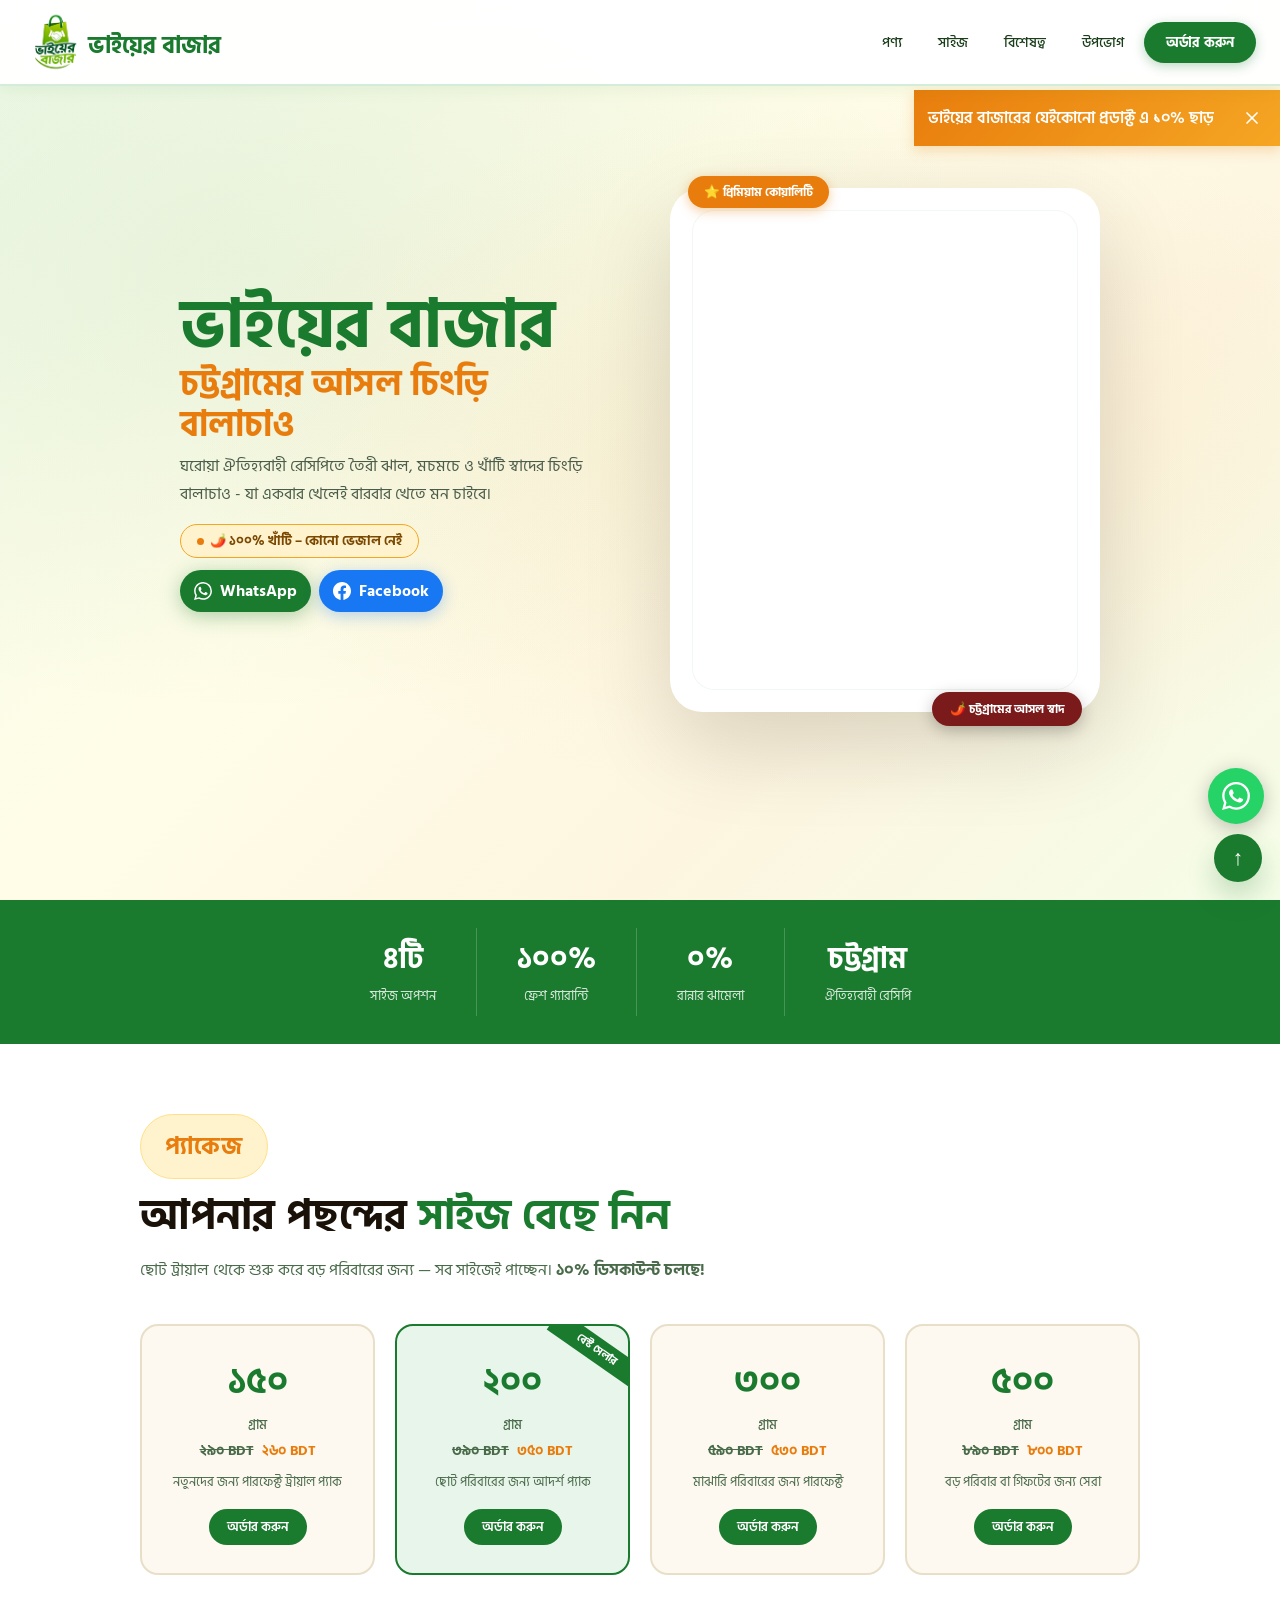
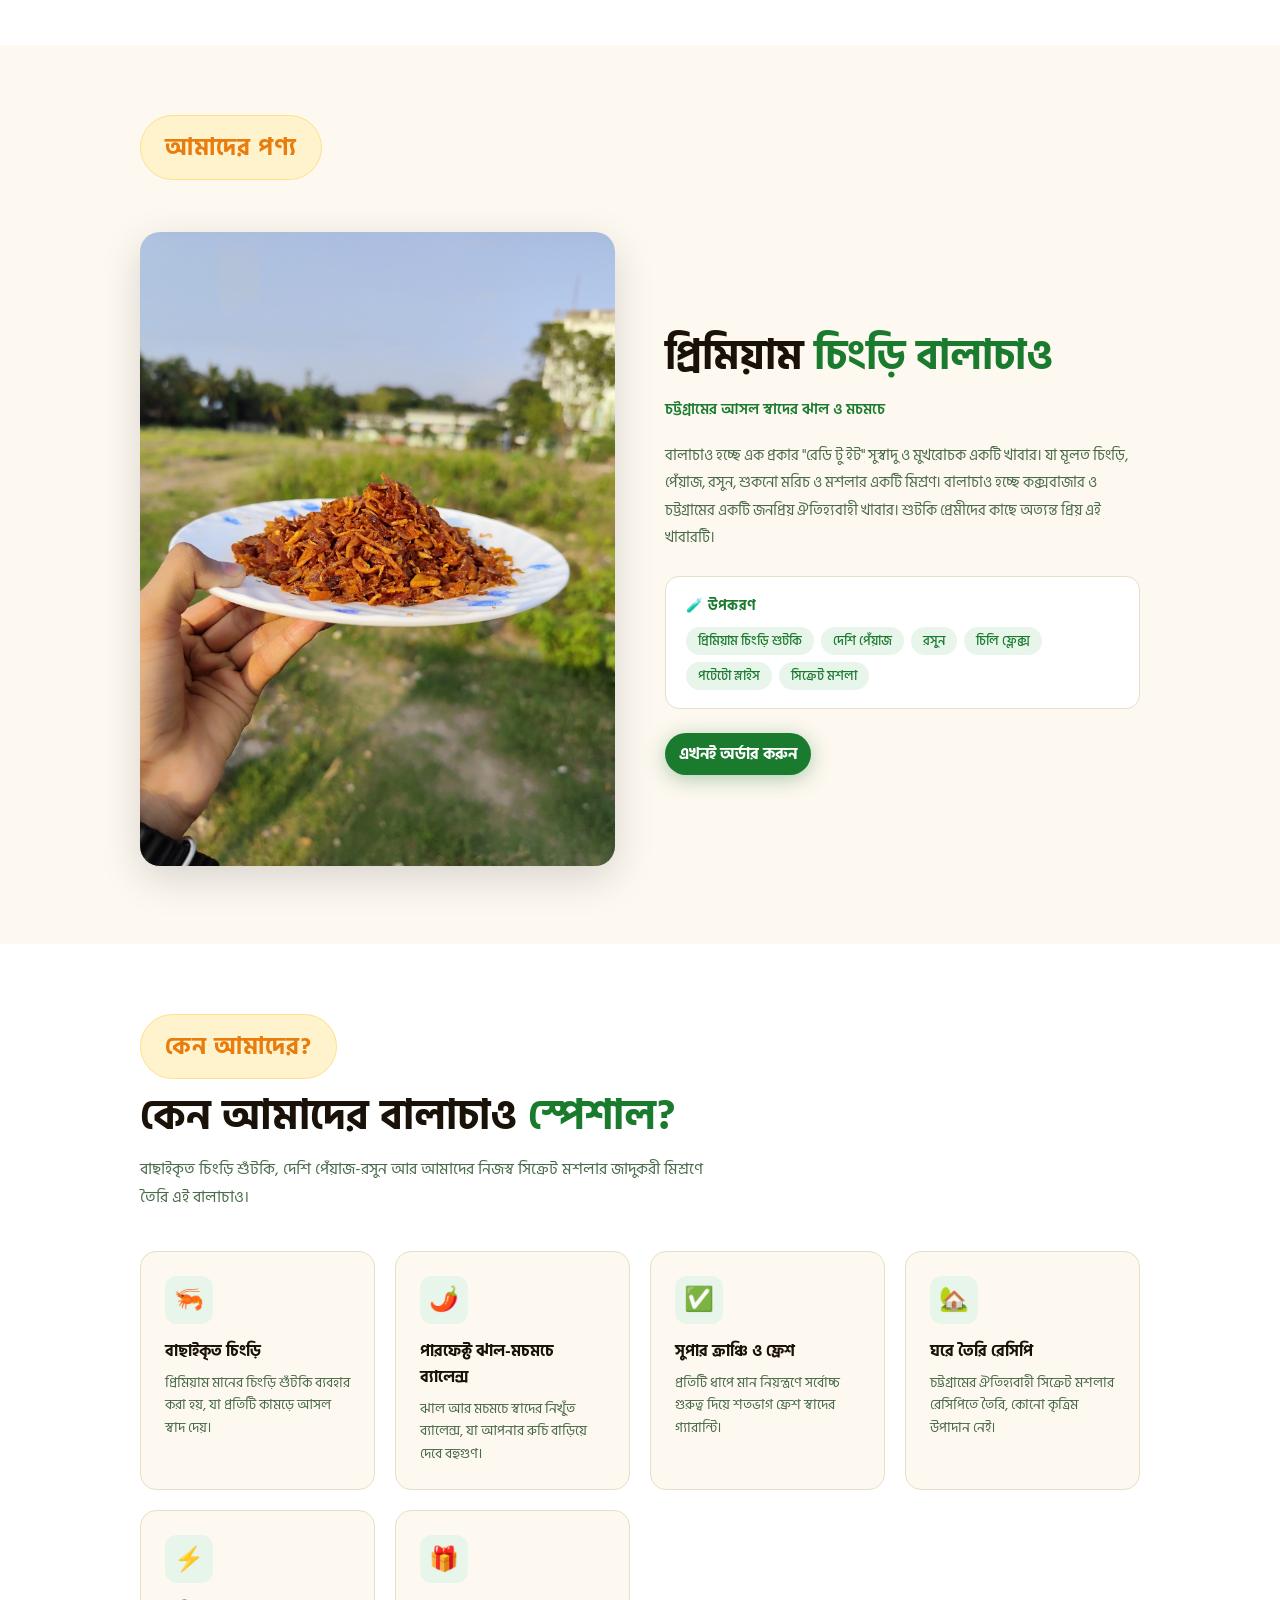
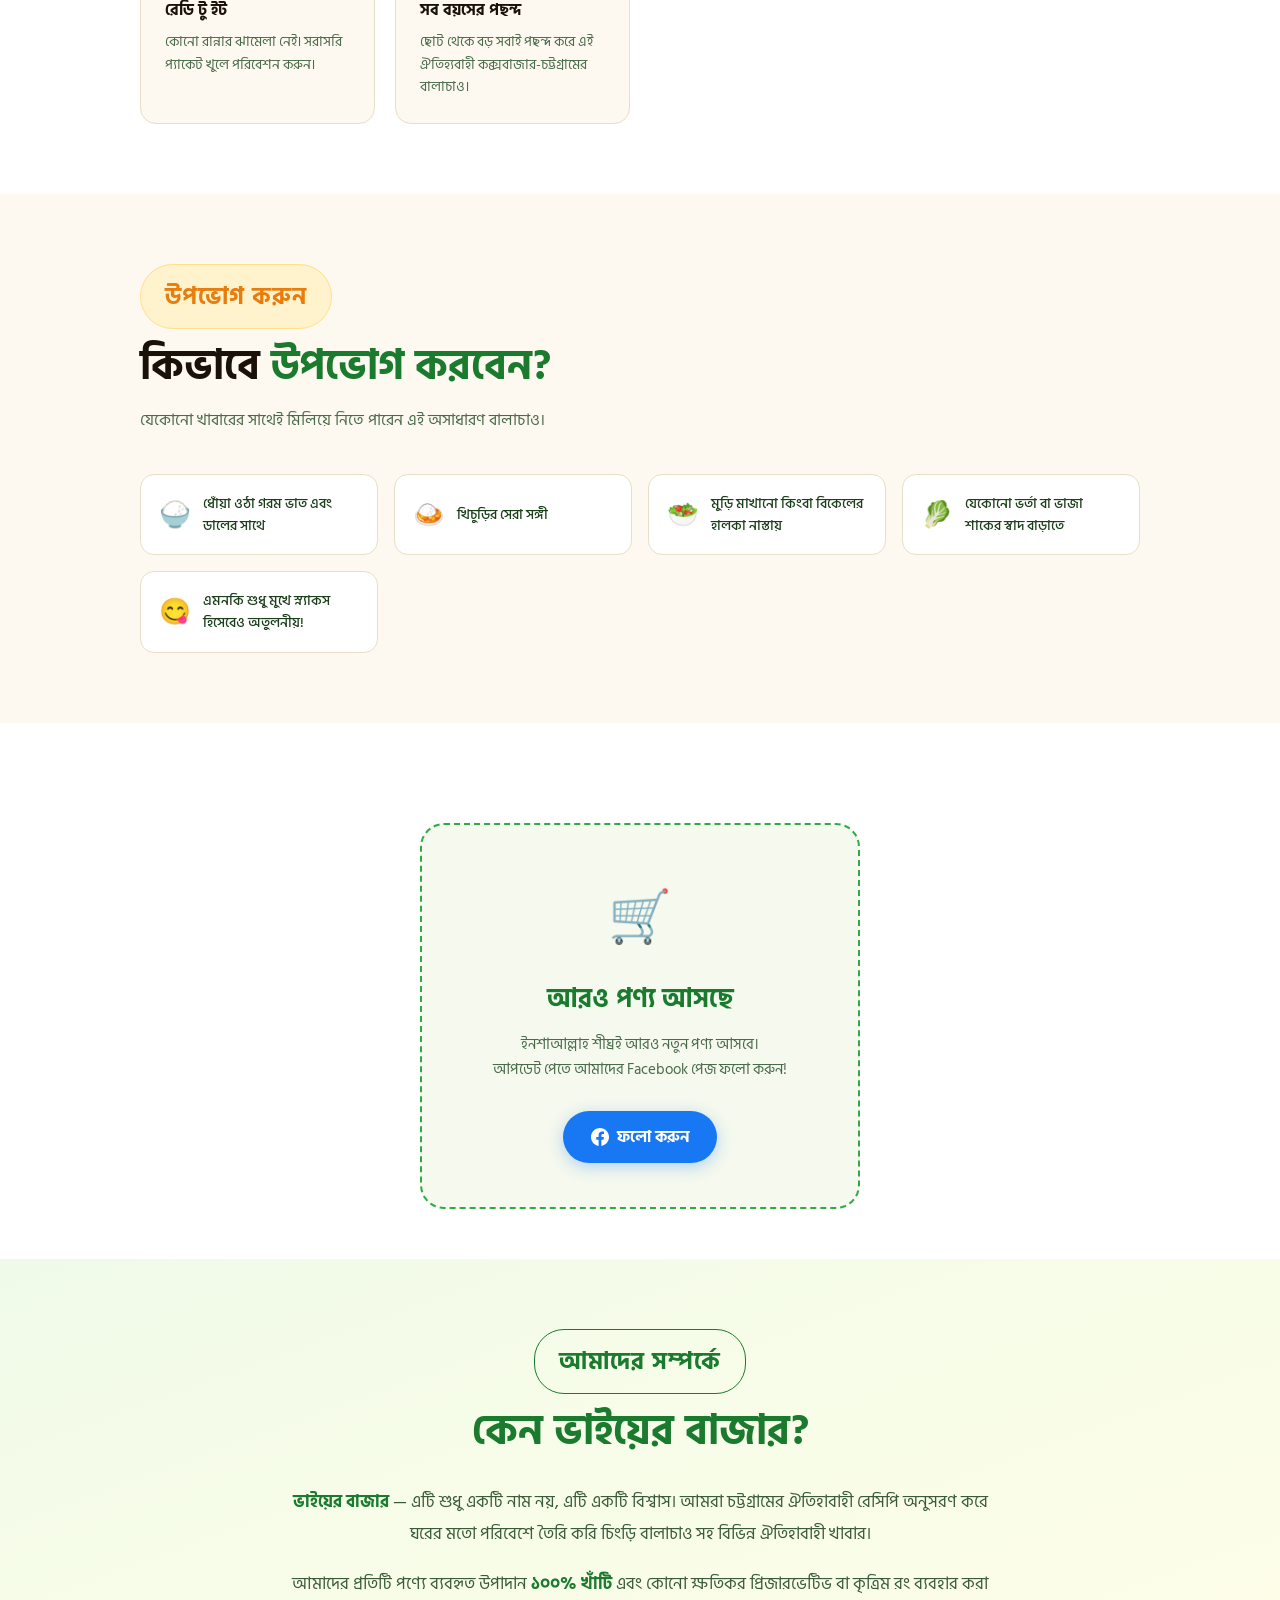
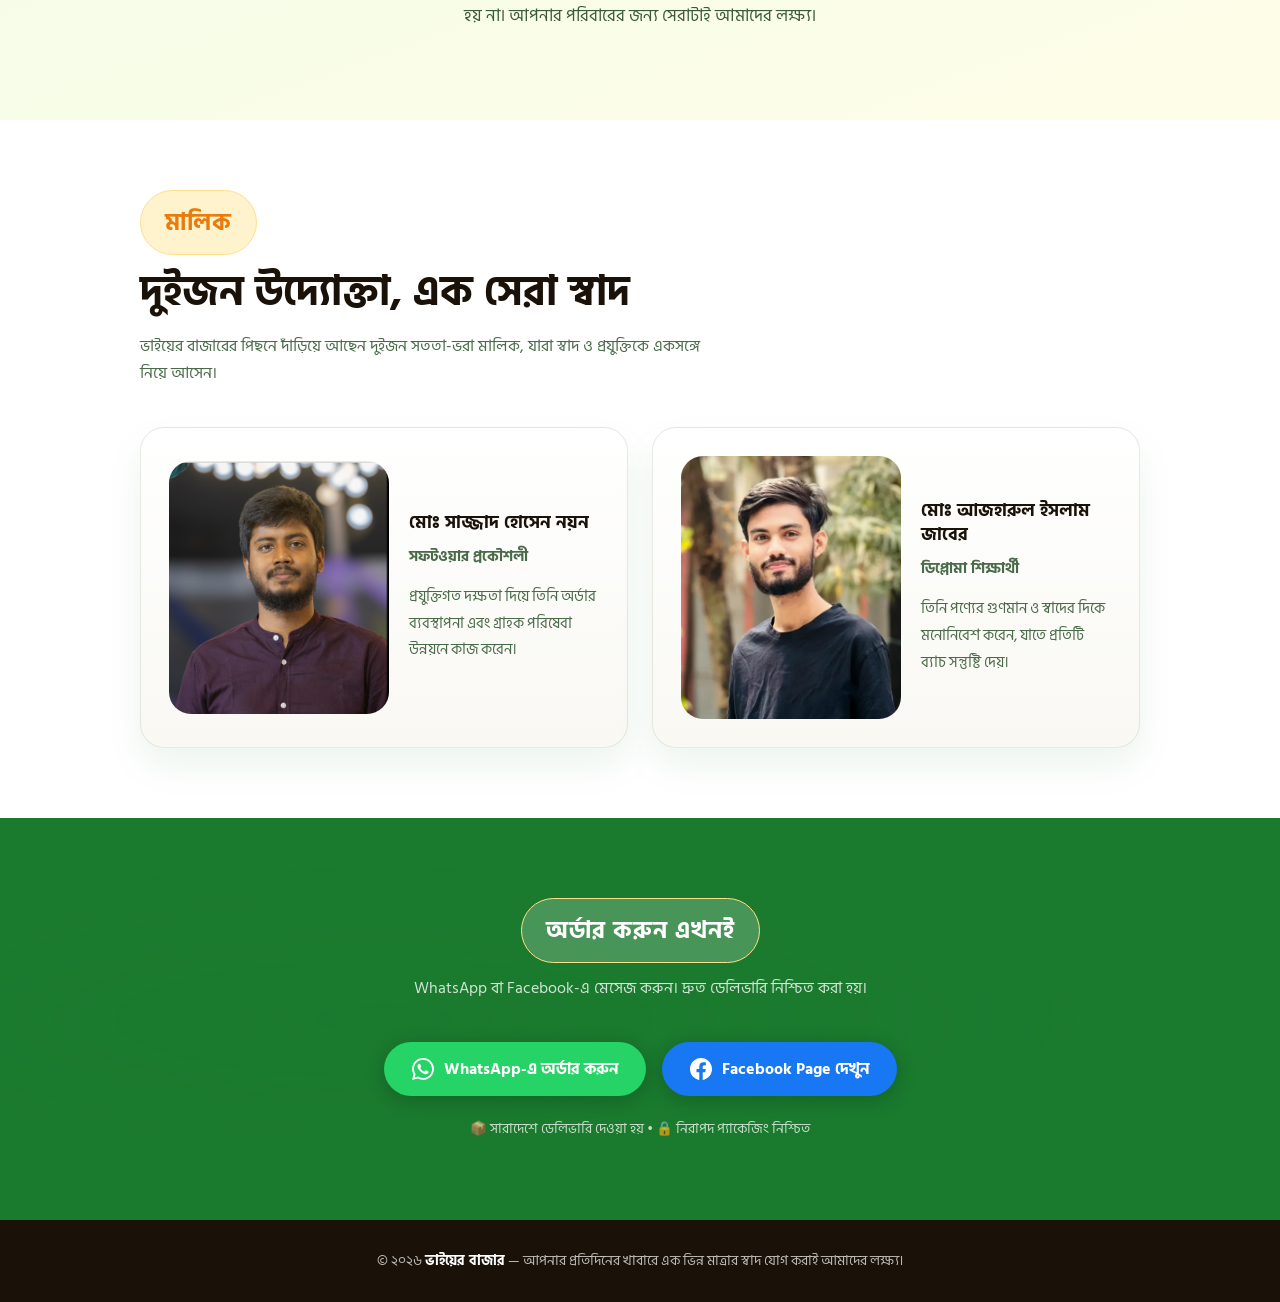
==== commit 51c592d2: "add toast message" ====
--- a/index.html
+++ b/index.html
@@ -3,27 +3,45 @@
   <head>
     <meta charset="UTF-8" />
     <meta name="viewport" content="width=device-width, initial-scale=1.0" />
-    <link rel="icon" type="image/x-icon" href="/assets/bhaier-bazar.png" />
+    <link rel="icon" type="image/x-icon" href="/assets/bhaier-bazar.jpg" />
 
     <meta property="og:title" content="চিংড়ী বালাচাও" />
     <meta
-      property="og:description"
-      content="অথেনটিক ভাইয়ের বাজারের প্রিমিয়াম চিংড়ী বালাচাও"
+      name="description"
+      content="ভাইয়ের বাজারের অথেনটিক চিংড়ি বালাচাও। ঘরোয়া রেসিপিতে তৈরি প্রিমিয়াম বালাচাও। সারা বাংলাদেশে হোম ডেলিভারি।"
+    />
+    <meta
+      name="keywords"
+      content="চিংড়ি বালাচাও, বালাচাও, চিংড়ি বালাচাও, bhaier bazar, ভাইয়ের বাজার, shrimp balachao, cingri balacaw, chingri balachao"
     />
     <meta
       property="og:image"
-      content="https://bhaierbazar.com/assets/bhaier-bazar.png"
+      content="https://bhaierbazar.com/assets/balachao-jar.jpg"
     />
     <meta property="og:url" content="https://bhaierbazar.com" />
     <meta property="og:type" content="website" />
 
-    <title>ভাইয়ের বাজার – চিংড়ি বালাচাও</title>
+    <title>চিংড়ি বালাচাও | ভাইয়ের বাজার - প্রিমিয়াম ঘরোয়া বালাচাও</title>
     <link rel="preconnect" href="https://fonts.googleapis.com" />
+    <link rel="canonical" href="https://bhaierbazar.com/" />
     <link
       href="https://fonts.googleapis.com/css2?family=Hind+Siliguri:wght@300;400;500;600;700&display=swap"
       rel="stylesheet"
     />
     <link rel="stylesheet" href="styles.css" />
+    <script type="application/ld+json">
+      {
+        "@context": "https://schema.org",
+        "@type": "Product",
+        "name": "চিংড়ি বালাচাও",
+        "brand": {
+          "@type": "Brand",
+          "name": "ভাইয়ের বাজার"
+        },
+        "description": "অথেনটিক প্রিমিয়াম চিংড়ি বালাচাও",
+        "image": "https://bhaierbazar.com/assets/bhaier-bazar.jpg"
+      }
+    </script>
   </head>
   <body id="top">
     <!-- NAV -->
@@ -42,6 +60,30 @@
         <a href="#order" class="nav-order">অর্ডার করুন</a>
       </div>
     </nav>
+
+    <!-- TOAST MESSAGE -->
+    <div id="toast" class="toast-message">
+      <div class="toast-content">
+        <span class="toast-text"
+          >ভাইয়ের বাজারের যেইকোনো প্রডাক্ট এ ১০% ছাড়</span
+        >
+        <button class="toast-close" aria-label="Close toast">
+          <svg
+            width="20"
+            height="20"
+            viewBox="0 0 24 24"
+            fill="none"
+            stroke="currentColor"
+            stroke-width="2"
+            stroke-linecap="round"
+            stroke-linejoin="round"
+          >
+            <line x1="18" y1="6" x2="6" y2="18"></line>
+            <line x1="6" y1="6" x2="18" y2="18"></line>
+          </svg>
+        </button>
+      </div>
+    </div>
 
     <!-- HERO -->
     <section class="hero">
@@ -486,5 +528,22 @@
       </a>
       <a href="#top" class="scroll-top-btn" aria-label="উপরে যান">↑</a>
     </div>
+
+    <script>
+      // Toast close functionality
+      document.addEventListener("DOMContentLoaded", function () {
+        const toastCloseBtn = document.querySelector(".toast-close");
+        const toast = document.getElementById("toast");
+
+        if (toastCloseBtn && toast) {
+          toastCloseBtn.addEventListener("click", function () {
+            toast.classList.add("closing");
+            setTimeout(() => {
+              toast.style.display = "none";
+            }, 400);
+          });
+        }
+      });
+    </script>
   </body>
 </html>
--- a/styles.css
+++ b/styles.css
@@ -132,6 +132,94 @@
 .nav-order:hover {
   background: var(--green-light) !important;
   transform: translateY(-1px);
+}
+
+/* ─── TOAST MESSAGE ─── */
+.toast-message {
+  position: fixed;
+  top: 90px;
+  left: -90;
+  right: 0;
+  max-width: 500px;
+  min-width: auto;
+  background: linear-gradient(
+    135deg,
+    var(--orange) 0%,
+    var(--orange-light) 100%
+  );
+  padding: 14px 14px;
+  display: flex;
+  align-items: center;
+  justify-content: center;
+  z-index: 99;
+  box-shadow: 0 4px 12px rgba(232, 125, 13, 0.25);
+  animation: slideDown 0.4s ease-out;
+}
+
+@keyframes slideDown {
+  from {
+    transform: translateY(-100%);
+    opacity: 0;
+  }
+  to {
+    transform: translateY(0);
+    opacity: 1;
+  }
+}
+
+@keyframes slideUp {
+  from {
+    transform: translateY(0);
+    opacity: 1;
+  }
+  to {
+    transform: translateY(-100%);
+    opacity: 0;
+  }
+}
+
+.toast-message.closing {
+  animation: slideUp 0.4s ease-in forwards;
+}
+
+.toast-content {
+  max-width: auto;
+  margin: 0 auto;
+  display: flex;
+  align-items: center;
+  justify-content: space-between;
+  gap: 24px;
+}
+
+.toast-text {
+  color: white;
+  font-size: 1rem;
+  font-weight: 600;
+  flex: 1;
+  text-align: center;
+}
+
+.toast-close {
+  background: none;
+  border: none;
+  color: white;
+  cursor: pointer;
+  padding: 4px;
+  display: inline-flex;
+  align-items: center;
+  justify-content: center;
+  border-radius: 4px;
+  transition: all 0.2s;
+  flex-shrink: 0;
+}
+
+.toast-close:hover {
+  background: rgba(255, 255, 255, 0.2);
+  transform: scale(1.1);
+}
+
+.toast-close:active {
+  transform: scale(0.95);
 }
 
 /* ─── HERO ─── */
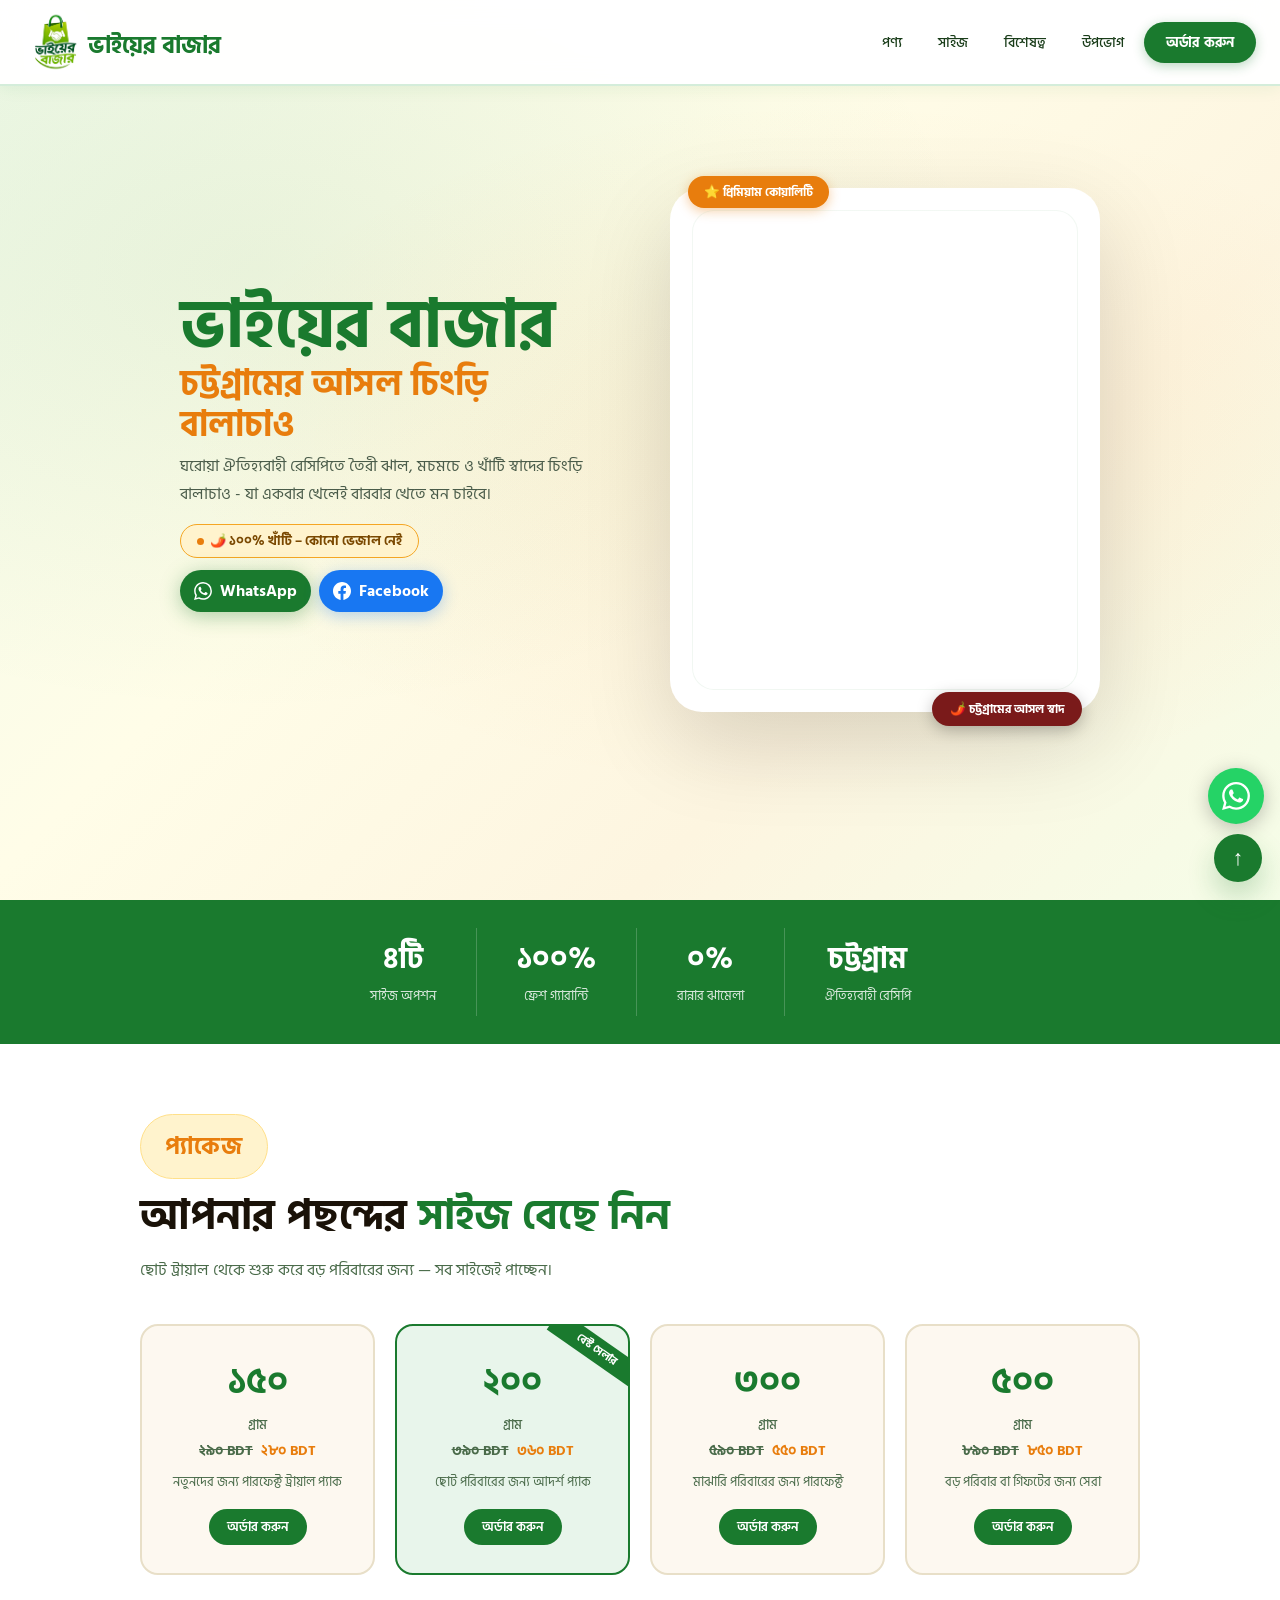
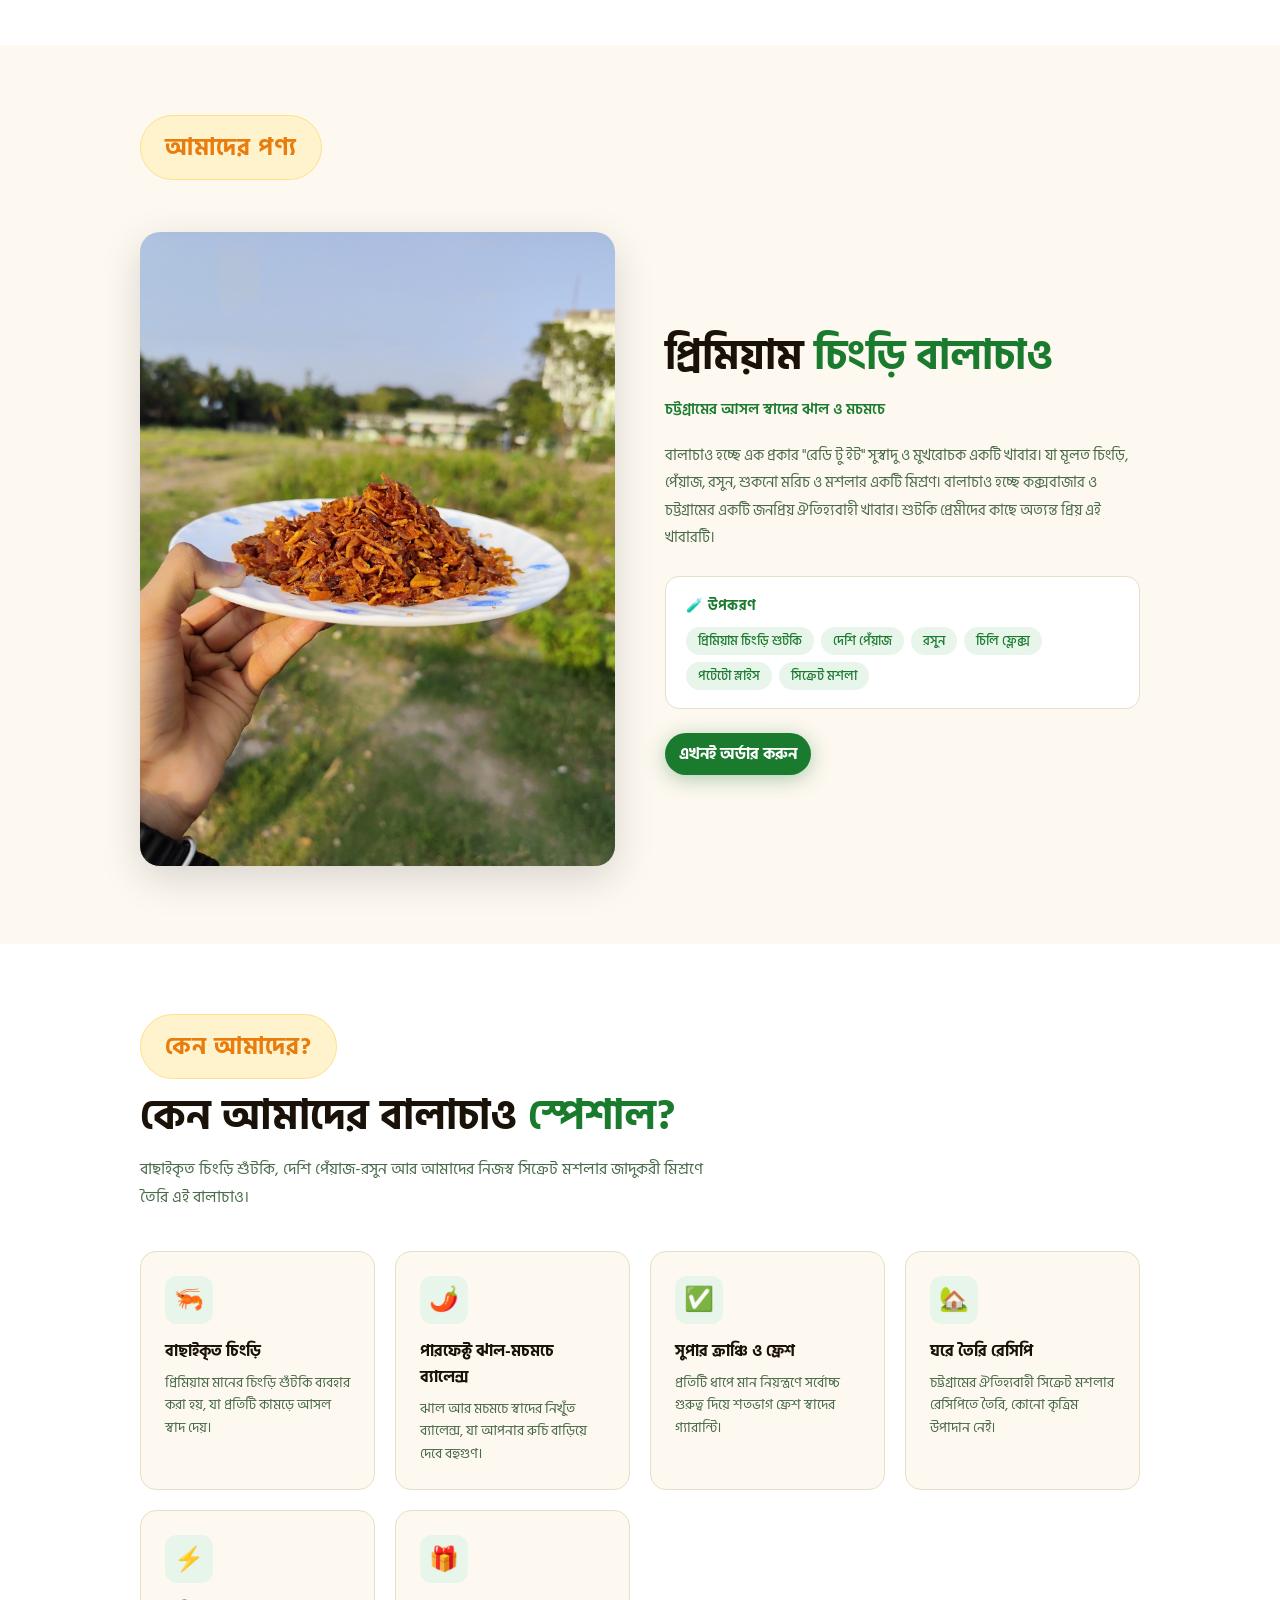
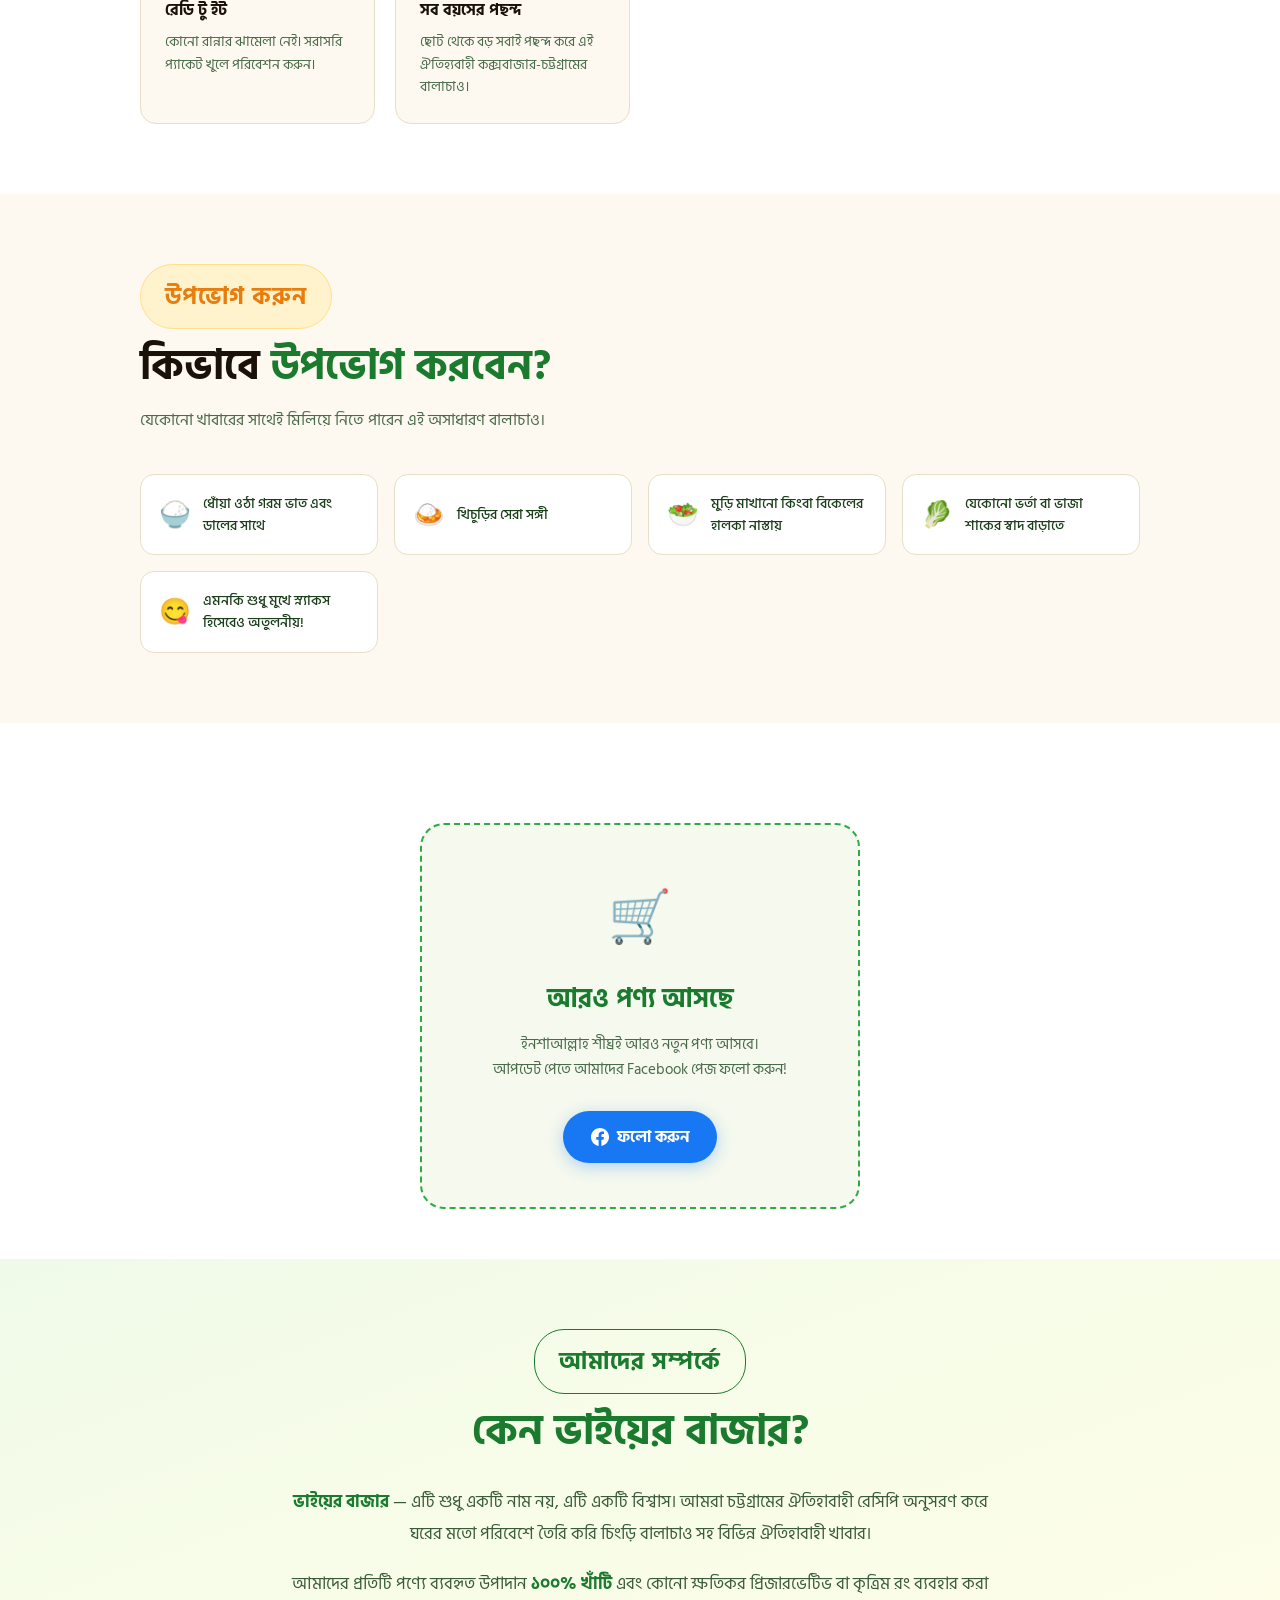
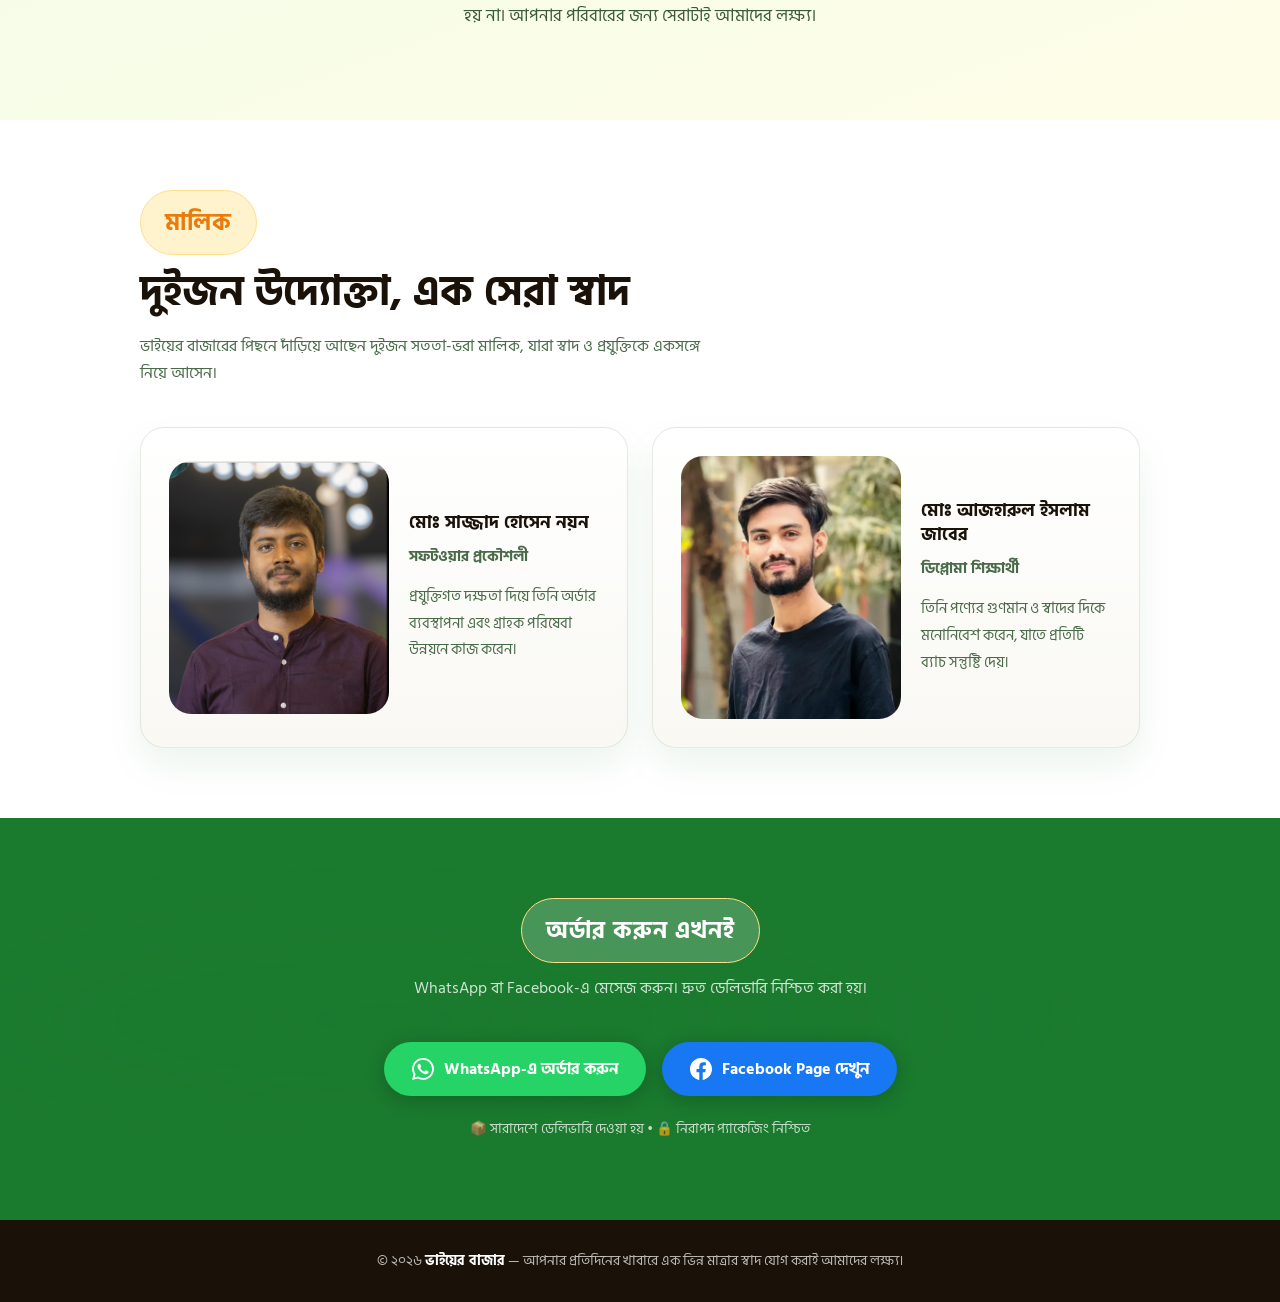
==== commit 47d82e7b: "june-04-26 - update all jars price - remove discount toast and text" ====
--- a/index.html
+++ b/index.html
@@ -62,7 +62,7 @@
     </nav>
 
     <!-- TOAST MESSAGE -->
-    <div id="toast" class="toast-message">
+    <!-- <div id="toast" class="toast-message">
       <div class="toast-content">
         <span class="toast-text"
           >ভাইয়ের বাজারের যেইকোনো প্রডাক্ট এ ১০% ছাড়</span
@@ -83,7 +83,7 @@
           </svg>
         </button>
       </div>
-    </div>
+    </div> -->
 
     <!-- HERO -->
     <section class="hero">
@@ -180,13 +180,13 @@
         <h2 class="section-title">আপনার পছন্দের <em>সাইজ বেছে নিন</em></h2>
         <p class="section-sub">
           ছোট ট্রায়াল থেকে শুরু করে বড় পরিবারের জন্য — সব সাইজেই পাচ্ছেন।
-          <strong>১০% ডিসকাউন্ট চলছে!</strong>
+          <!-- <strong>১০% ডিসকাউন্ট চলছে!</strong> -->
         </p>
         <div class="sizes-grid">
           <div class="size-card">
             <span class="size-grams">১৫০</span>
             <span class="size-unit">গ্রাম</span><br />
-            <span class="size-price"><s>২৯০ BDT</s> ২৬০ BDT</span>
+            <span class="size-price"><s>২৯০ BDT</s> ২৮০ BDT</span>
             <p class="size-desc">নতুনদের জন্য পারফেক্ট ট্রায়াল প্যাক</p>
             <a
               href="https://wa.me/8801869051881?text=১৫০ গ্রাম চিংড়ি বালাচাও অর্ডার করতে চাই"
@@ -197,7 +197,7 @@
           <div class="size-card featured">
             <span class="size-grams">২০০</span>
             <span class="size-unit">গ্রাম</span><br />
-            <span class="size-price"><s>৩৯০ BDT</s> ৩৫০ BDT</span>
+            <span class="size-price"><s>৩৯০ BDT</s> ৩৬০ BDT</span>
             <p class="size-desc">ছোট পরিবারের জন্য আদর্শ প্যাক</p>
             <a
               href="https://wa.me/8801869051881?text=২০০ গ্রাম চিংড়ি বালাচাও অর্ডার করতে চাই"
@@ -208,7 +208,7 @@
           <div class="size-card">
             <span class="size-grams">৩০০</span>
             <span class="size-unit">গ্রাম</span><br />
-            <span class="size-price"><s>৫৯০ BDT</s> ৫৩০ BDT</span>
+            <span class="size-price"><s>৫৯০ BDT</s> ৫৫০ BDT</span>
             <p class="size-desc">মাঝারি পরিবারের জন্য পারফেক্ট</p>
             <a
               href="https://wa.me/8801869051881?text=৩০০ গ্রাম চিংড়ি বালাচাও অর্ডার করতে চাই"
@@ -219,7 +219,7 @@
           <div class="size-card">
             <span class="size-grams">৫০০</span>
             <span class="size-unit">গ্রাম</span><br />
-            <span class="size-price"><s>৮৯০ BDT</s> ৮০০ BDT</span>
+            <span class="size-price"><s>৮৯০ BDT</s> ৮৫০ BDT</span>
             <p class="size-desc">বড় পরিবার বা গিফটের জন্য সেরা</p>
             <a
               href="https://wa.me/8801869051881?text=৫০০ গ্রাম চিংড়ি বালাচাও অর্ডার করতে চাই"
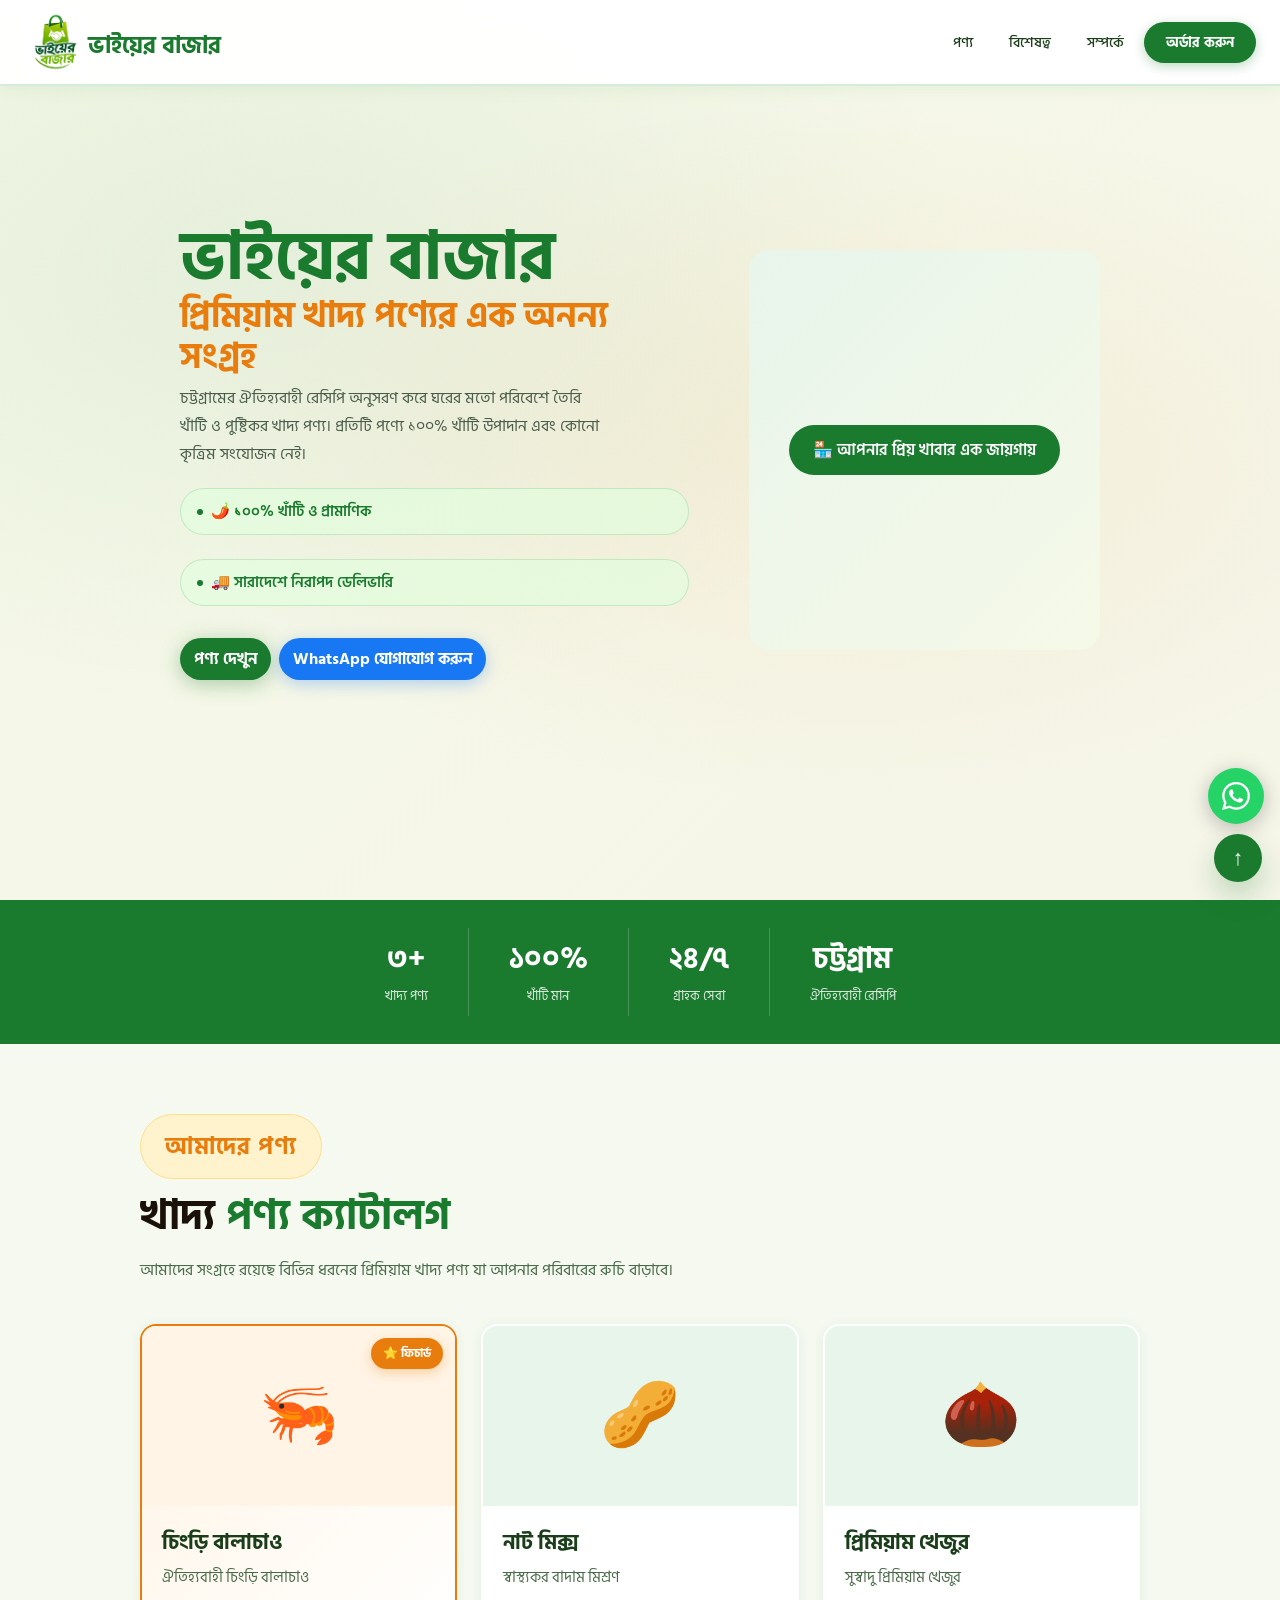
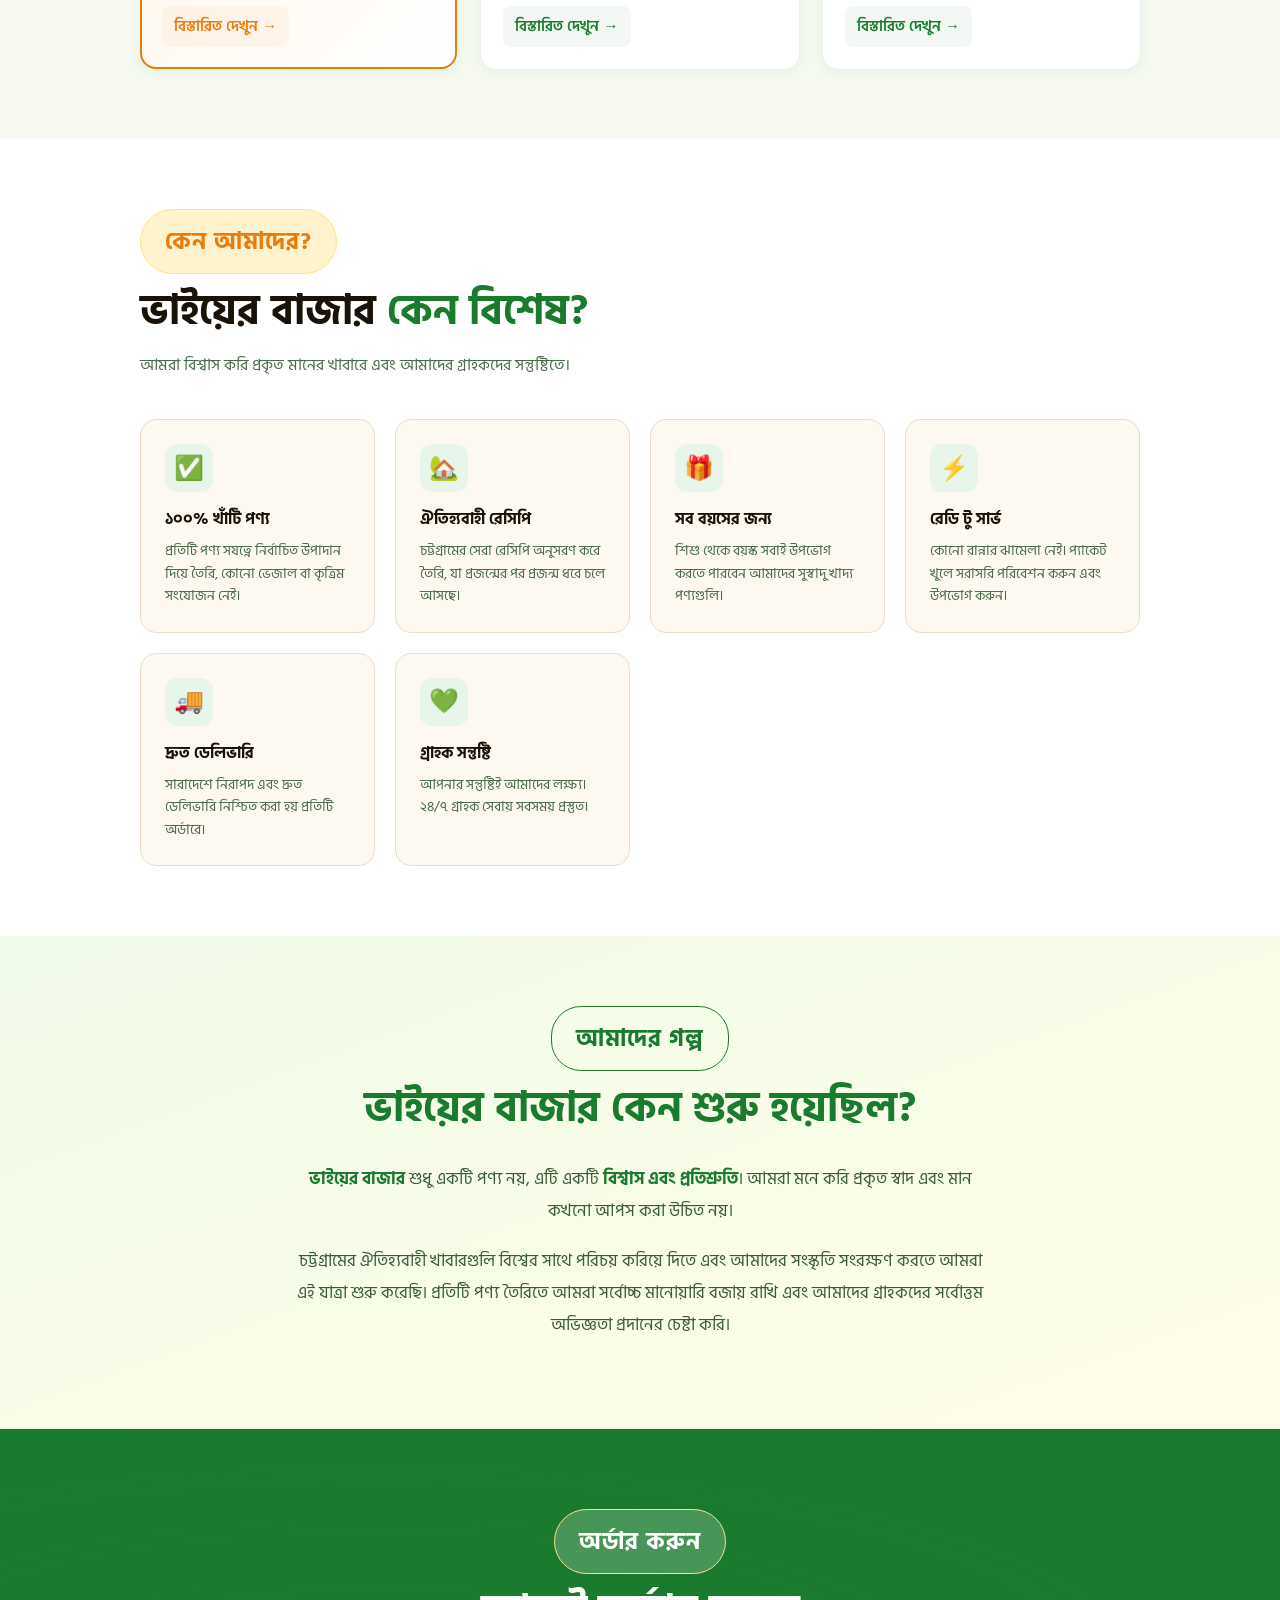
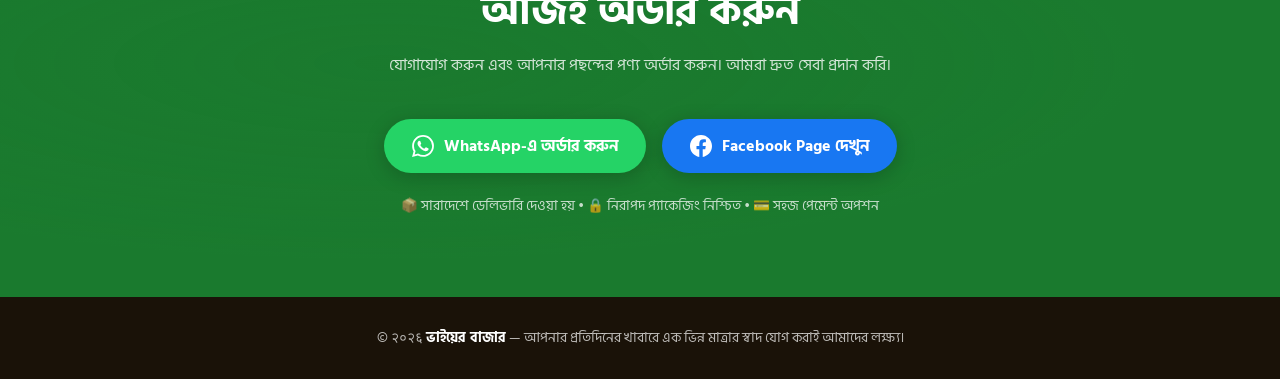
==== commit 38e6dedb: "initial architecture of food catagories in site" ====
--- a/index.html
+++ b/index.html
@@ -5,23 +5,23 @@
     <meta name="viewport" content="width=device-width, initial-scale=1.0" />
     <link rel="icon" type="image/x-icon" href="/assets/bhaier-bazar.jpg" />
 
-    <meta property="og:title" content="চিংড়ী বালাচাও" />
+    <meta property="og:title" content="ভাইয়ের বাজার - প্রিমিয়াম খাদ্য পণ্য" />
     <meta
       name="description"
-      content="ভাইয়ের বাজারের অথেনটিক চিংড়ি বালাচাও। ঘরোয়া রেসিপিতে তৈরি প্রিমিয়াম বালাচাও। সারা বাংলাদেশে হোম ডেলিভারি।"
+      content="ভাইয়ের বাজার - চট্টগ্রামের আসল স্বাদের চিংড়ি বালাচাও, বাদাম, খেজুর ও আরও অনেক কিছু। ঘরোয়া রেসিপিতে তৈরি প্রিমিয়াম খাদ্য পণ্য।"
     />
     <meta
       name="keywords"
-      content="চিংড়ি বালাচাও, বালাচাও, চিংড়ি বালাচাও, bhaier bazar, ভাইয়ের বাজার, shrimp balachao, cingri balacaw, chingri balachao"
+      content="বাইয়ের বাজার, চিংড়ি বালাচাও, খাদ্য পণ্য, বাদাম, খেজুর, bhaier bazar, ভাইয়ের বাজার"
     />
     <meta
       property="og:image"
-      content="https://bhaierbazar.com/assets/balachao-jar.jpg"
+      content="https://bhaierbazar.com/assets/bhaier-bazar.jpg"
     />
     <meta property="og:url" content="https://bhaierbazar.com" />
     <meta property="og:type" content="website" />
 
-    <title>চিংড়ি বালাচাও | ভাইয়ের বাজার - প্রিমিয়াম ঘরোয়া বালাচাও</title>
+    <title>ভাইয়ের বাজার - প্রিমিয়াম খাদ্য পণ্য</title>
     <link rel="preconnect" href="https://fonts.googleapis.com" />
     <link rel="canonical" href="https://bhaierbazar.com/" />
     <link
@@ -29,143 +29,85 @@
       rel="stylesheet"
     />
     <link rel="stylesheet" href="styles.css" />
+    <script src="products.js"></script>
     <script type="application/ld+json">
       {
         "@context": "https://schema.org",
-        "@type": "Product",
-        "name": "চিংড়ি বালাচাও",
-        "brand": {
-          "@type": "Brand",
-          "name": "ভাইয়ের বাজার"
-        },
-        "description": "অথেনটিক প্রিমিয়াম চিংড়ি বালাচাও",
-        "image": "https://bhaierbazar.com/assets/bhaier-bazar.jpg"
+        "@type": "Organization",
+        "name": "ভাইয়ের বাজার",
+        "url": "https://bhaierbazar.com",
+        "logo": "https://bhaierbazar.com/assets/bhaier-bazar.jpg",
+        "description": "প্রিমিয়াম খাদ্য পণ্য - চিংড়ি বালাচাও, বাদাম, খেজুর"
       }
     </script>
   </head>
   <body id="top">
     <!-- NAV -->
     <nav>
-      <a href="#" class="nav-logo">
+      <a href="/" class="nav-logo">
         <img src="assets/logo.jpg" alt="ভাইয়ের বাজার লোগো" />
         <div class="nav-logo-text">
           <span class="brand">ভাইয়ের বাজার</span>
         </div>
       </a>
       <div class="nav-links">
-        <a href="#product">পণ্য</a>
-        <a href="#sizes">সাইজ</a>
+        <a href="#categories">পণ্য</a>
         <a href="#why">বিশেষত্ব</a>
-        <a href="#enjoy">উপভোগ</a>
+        <a href="#about">সম্পর্কে</a>
         <a href="#order" class="nav-order">অর্ডার করুন</a>
       </div>
     </nav>
 
-    <!-- TOAST MESSAGE -->
-    <!-- <div id="toast" class="toast-message">
-      <div class="toast-content">
-        <span class="toast-text"
-          >ভাইয়ের বাজারের যেইকোনো প্রডাক্ট এ ১০% ছাড়</span
-        >
-        <button class="toast-close" aria-label="Close toast">
-          <svg
-            width="20"
-            height="20"
-            viewBox="0 0 24 24"
-            fill="none"
-            stroke="currentColor"
-            stroke-width="2"
-            stroke-linecap="round"
-            stroke-linejoin="round"
-          >
-            <line x1="18" y1="6" x2="6" y2="18"></line>
-            <line x1="6" y1="6" x2="18" y2="18"></line>
-          </svg>
-        </button>
-      </div>
-    </div> -->
-
-    <!-- HERO -->
-    <section class="hero">
+    <!-- HERO SECTION -->
+    <section class="hero hero-home">
       <div class="hero-inner">
         <div class="hero-text">
           <h1>
-            ভাইয়ের বাজার<br />
-            <span class="orange-line">চট্টগ্রামের আসল চিংড়ি বালাচাও</span>
+            ভাইয়ের বাজার
+            <br />
+            <span class="orange-line">প্রিমিয়াম খাদ্য পণ্যের এক অনন্য সংগ্রহ</span>
           </h1>
           <p class="hero-sub">
-            ঘরোয়া ঐতিহ্যবাহী রেসিপিতে তৈরী ঝাল, মচমচে ও খাঁটি স্বাদের চিংড়ি
-            বালাচাও - যা একবার খেলেই বারবার খেতে মন চাইবে।
+            চট্টগ্রামের ঐতিহ্যবাহী রেসিপি অনুসরণ করে ঘরের মতো পরিবেশে তৈরি খাঁটি
+            ও পুষ্টিকর খাদ্য পণ্য। প্রতিটি পণ্যে ১০০% খাঁটি উপাদান এবং কোনো কৃত্রিম
+            সংযোজন নেই।
           </p>
-          <div class="hero-badge">
-            <span></span> 🌶️ ১০০% খাঁটি – কোনো ভেজাল নেই
+          <div class="hero-badges">
+            <div class="hero-badge">
+              <span></span> 🌶️ ১০০% খাঁটি ও প্রামাণিক
+            </div>
+            <div class="hero-badge">
+              <span></span> 🚚 সারাদেশে নিরাপদ ডেলিভারি
+            </div>
           </div>
           <div class="hero-cta">
-            <a
-              href="https://wa.me/8801869051881"
-              class="btn-primary"
-              target="_blank"
-            >
-              <svg width="18" height="18" viewBox="0 0 24 24" fill="white">
-                <path
-                  d="M17.472 14.382c-.297-.149-1.758-.867-2.03-.967-.273-.099-.471-.148-.67.15-.197.297-.767.966-.94 1.164-.173.199-.347.223-.644.075-.297-.15-1.255-.463-2.39-1.475-.883-.788-1.48-1.761-1.653-2.059-.173-.297-.018-.458.13-.606.134-.133.298-.347.446-.52.149-.174.198-.298.298-.497.099-.198.05-.371-.025-.52-.075-.149-.669-1.612-.916-2.207-.242-.579-.487-.5-.669-.51-.173-.008-.371-.01-.57-.01-.198 0-.52.074-.792.372-.272.297-1.04 1.016-1.04 2.479 0 1.462 1.065 2.875 1.213 3.074.149.198 2.096 3.2 5.077 4.487.709.306 1.262.489 1.694.625.712.227 1.36.195 1.871.118.571-.085 1.758-.719 2.006-1.413.248-.694.248-1.289.173-1.413-.074-.124-.272-.198-.57-.347m-5.421 7.403h-.004a9.87 9.87 0 01-5.031-1.378l-.361-.214-3.741.982.998-3.648-.235-.374a9.86 9.86 0 01-1.51-5.26c.001-5.45 4.436-9.884 9.888-9.884 2.64 0 5.122 1.03 6.988 2.898a9.825 9.825 0 012.893 6.994c-.003 5.45-4.437 9.884-9.885 9.884m8.413-18.297A11.815 11.815 0 0012.05 0C5.495 0 .16 5.335.157 11.892c0 2.096.547 4.142 1.588 5.945L.057 24l6.305-1.654a11.882 11.882 0 005.683 1.448h.005c6.554 0 11.89-5.335 11.893-11.893a11.821 11.821 0 00-3.48-8.413Z"
-                />
-              </svg>
-              WhatsApp
+            <a href="#categories" class="btn-primary">পণ্য দেখুন</a>
+            <a href="https://wa.me/8801869051881" class="btn-secondary" target="_blank">
+              WhatsApp যোগাযোগ করুন
             </a>
-            <a
-              href="https://www.facebook.com/bhaier.bazar"
-              class="btn-secondary"
-              target="_blank"
-            >
-              <svg width="18" height="18" viewBox="0 0 24 24" fill="white">
-                <path
-                  d="M24 12.073c0-6.627-5.373-12-12-12s-12 5.373-12 12c0 5.99 4.388 10.954 10.125 11.854v-8.385H7.078v-3.47h3.047V9.43c0-3.007 1.792-4.669 4.533-4.669 1.312 0 2.686.235 2.686.235v2.953H15.83c-1.491 0-1.956.925-1.956 1.874v2.25h3.328l-.532 3.47h-2.796v8.385C19.612 23.027 24 18.062 24 12.073z"
-                />
-              </svg>
-              Facebook
-            </a>
-          </div>
-        </div>
-        <div class="hero-img">
-          <div class="hero-img-wrap">
-            <div class="hero-img-top-badge">⭐ প্রিমিয়াম কোয়ালিটি</div>
-            <div class="hero-slider">
-              <img
-                src="assets/balachao-jar.jpg"
-                alt="চিংড়ি বালাচাও জার"
-                class="slide"
-              />
-              <img
-                src="assets/balachao-jars-all.jpg"
-                alt="চিংড়ি বালাচাও একসঙ্গে"
-                class="slide"
-              />
-              <img
-                src="assets/balachao-plate.jpg"
-                alt="চিংড়ি বালাচাও প্লেটে পরিবেশিত"
-                class="slide"
-              />
-            </div>
-            <div class="hero-img-badge">🌶️ চট্টগ্রামের আসল স্বাদ</div>
-          </div>
-        </div>
-      </div>
-    </section>
-
-    <!-- STATS -->
+          </div>
+        </div>
+        <div class="hero-img-home">
+          <div class="hero-showcase">
+            <span class="showcase-badge">🏪 আপনার প্রিয় খাবার এক জায়গায়</span>
+          </div>
+        </div>
+      </div>
+    </section>
+
+    <!-- STATS BAR -->
     <div class="stats-bar">
       <div class="stat">
-        <span class="stat-num">৪টি</span
-        ><span class="stat-label">সাইজ অপশন</span>
+        <span class="stat-num">৩+</span
+        ><span class="stat-label">খাদ্য পণ্য</span>
       </div>
       <div class="stat">
         <span class="stat-num">১০০%</span
-        ><span class="stat-label">ফ্রেশ গ্যারান্টি</span>
+        ><span class="stat-label">খাঁটি মান</span>
       </div>
       <div class="stat">
-        <span class="stat-num">০%</span
-        ><span class="stat-label">রান্নার ঝামেলা</span>
+        <span class="stat-num">২৪/৭</span
+        ><span class="stat-label">গ্রাহক সেবা</span>
       </div>
       <div class="stat">
         <span class="stat-num">চট্টগ্রাম</span
@@ -173,294 +115,109 @@
       </div>
     </div>
 
-    <!-- SIZES -->
-    <section id="sizes">
-      <div class="section-inner">
-        <span class="section-tag">প্যাকেজ</span>
-        <h2 class="section-title">আপনার পছন্দের <em>সাইজ বেছে নিন</em></h2>
-        <p class="section-sub">
-          ছোট ট্রায়াল থেকে শুরু করে বড় পরিবারের জন্য — সব সাইজেই পাচ্ছেন।
-          <!-- <strong>১০% ডিসকাউন্ট চলছে!</strong> -->
-        </p>
-        <div class="sizes-grid">
-          <div class="size-card">
-            <span class="size-grams">১৫০</span>
-            <span class="size-unit">গ্রাম</span><br />
-            <span class="size-price"><s>২৯০ BDT</s> ২৮০ BDT</span>
-            <p class="size-desc">নতুনদের জন্য পারফেক্ট ট্রায়াল প্যাক</p>
-            <a
-              href="https://wa.me/8801869051881?text=১৫০ গ্রাম চিংড়ি বালাচাও অর্ডার করতে চাই"
-              target="_blank"
-              >অর্ডার করুন</a
-            >
-          </div>
-          <div class="size-card featured">
-            <span class="size-grams">২০০</span>
-            <span class="size-unit">গ্রাম</span><br />
-            <span class="size-price"><s>৩৯০ BDT</s> ৩৬০ BDT</span>
-            <p class="size-desc">ছোট পরিবারের জন্য আদর্শ প্যাক</p>
-            <a
-              href="https://wa.me/8801869051881?text=২০০ গ্রাম চিংড়ি বালাচাও অর্ডার করতে চাই"
-              target="_blank"
-              >অর্ডার করুন</a
-            >
-          </div>
-          <div class="size-card">
-            <span class="size-grams">৩০০</span>
-            <span class="size-unit">গ্রাম</span><br />
-            <span class="size-price"><s>৫৯০ BDT</s> ৫৫০ BDT</span>
-            <p class="size-desc">মাঝারি পরিবারের জন্য পারফেক্ট</p>
-            <a
-              href="https://wa.me/8801869051881?text=৩০০ গ্রাম চিংড়ি বালাচাও অর্ডার করতে চাই"
-              target="_blank"
-              >অর্ডার করুন</a
-            >
-          </div>
-          <div class="size-card">
-            <span class="size-grams">৫০০</span>
-            <span class="size-unit">গ্রাম</span><br />
-            <span class="size-price"><s>৮৯০ BDT</s> ৮৫০ BDT</span>
-            <p class="size-desc">বড় পরিবার বা গিফটের জন্য সেরা</p>
-            <a
-              href="https://wa.me/8801869051881?text=৫০০ গ্রাম চিংড়ি বালাচাও অর্ডার করতে চাই"
-              target="_blank"
-              >অর্ডার করুন</a
-            >
-          </div>
-        </div>
-      </div>
-    </section>
-
-    <!-- PRODUCT -->
-    <section id="product">
+    <!-- CATEGORIES SECTION -->
+    <section id="categories">
       <div class="section-inner">
         <span class="section-tag">আমাদের পণ্য</span>
-        <div class="product-layout">
-          <div class="product-imgs">
-            <img
-              src="assets/balachao-plate.jpg"
-              alt="চিংড়ি বালাচাও - প্লেটে পরিবেশিত"
-            />
-          </div>
-          <div class="product-info">
-            <h3 class="section-title">প্রিমিয়াম <em>চিংড়ি বালাচাও</em></h3>
-            <div class="product-tagline">
-              চট্টগ্রামের আসল স্বাদের ঝাল ও মচমচে
-            </div>
-            <p class="product-desc">
-              বালাচাও হচ্ছে এক প্রকার "রেডি টু ইট" সুস্বাদু ও মুখরোচক একটি
-              খাবার। যা মূলত চিংড়ি, পেঁয়াজ, রসুন, শুকনো মরিচ ও মশলার একটি
-              মিশ্রণ। বালাচাও হচ্ছে কক্সবাজার ও চট্টগ্রামের একটি জনপ্রিয়
-              ঐতিহ্যবাহী খাবার। শুটকি প্রেমীদের কাছে অত্যন্ত প্রিয় এই খাবারটি।
-            </p>
-            <div class="ingredients-box">
-              <h4>🧪 উপকরণ</h4>
-              <div class="ingredient-tags">
-                <span class="tag">প্রিমিয়াম চিংড়ি শুটকি</span>
-                <span class="tag">দেশি পেঁয়াজ</span>
-                <span class="tag">রসুন</span>
-                <span class="tag">চিলি ফ্লেক্স</span>
-                <span class="tag">পটেটো স্লাইস</span>
-                <span class="tag">সিক্রেট মশলা</span>
-              </div>
-            </div>
-            <div class="hero-cta">
-              <a
-                href="https://wa.me/8801869051881"
-                class="btn-primary"
-                target="_blank"
-              >
-                এখনই অর্ডার করুন
-              </a>
-            </div>
-          </div>
-        </div>
-      </div>
-    </section>
-
-    <!-- WHY SPECIAL -->
+        <h2 class="section-title">খাদ্য <em>পণ্য ক্যাটালগ</em></h2>
+        <p class="section-sub">
+          আমাদের সংগ্রহে রয়েছে বিভিন্ন ধরনের প্রিমিয়াম খাদ্য পণ্য যা আপনার
+          পরিবারের রুচি বাড়াবে।
+        </p>
+        <div class="categories-grid">
+          <!-- Categories will be populated by JavaScript -->
+        </div>
+      </div>
+    </section>
+
+    <!-- WHY CHOOSE US -->
     <section id="why">
       <div class="section-inner">
         <span class="section-tag">কেন আমাদের?</span>
-        <h2 class="section-title">কেন আমাদের বালাচাও <em>স্পেশাল?</em></h2>
+        <h2 class="section-title">ভাইয়ের বাজার <em>কেন বিশেষ?</em></h2>
         <p class="section-sub">
-          বাছাইকৃত চিংড়ি শুঁটকি, দেশি পেঁয়াজ-রসুন আর আমাদের নিজস্ব সিক্রেট
-          মশলার জাদুকরী মিশ্রণে তৈরি এই বালাচাও।
+          আমরা বিশ্বাস করি প্রকৃত মানের খাবারে এবং আমাদের গ্রাহকদের সন্তুষ্টিতে।
         </p>
         <div class="why-grid">
           <div class="why-card">
-            <div class="why-icon">🦐</div>
-            <h3>বাছাইকৃত চিংড়ি</h3>
-            <p>
-              প্রিমিয়াম মানের চিংড়ি শুঁটকি ব্যবহার করা হয়, যা প্রতিটি কামড়ে
-              আসল স্বাদ দেয়।
-            </p>
-          </div>
-          <div class="why-card">
-            <div class="why-icon">🌶️</div>
-            <h3>পারফেক্ট ঝাল-মচমচে ব্যালেন্স</h3>
-            <p>
-              ঝাল আর মচমচে স্বাদের নিখুঁত ব্যালেন্স, যা আপনার রুচি বাড়িয়ে দেবে
-              বহুগুণ।
-            </p>
-          </div>
-          <div class="why-card">
             <div class="why-icon">✅</div>
-            <h3>সুপার ক্রাঞ্চি ও ফ্রেশ</h3>
-            <p>
-              প্রতিটি ধাপে মান নিয়ন্ত্রণে সর্বোচ্চ গুরুত্ব দিয়ে শতভাগ ফ্রেশ
-              স্বাদের গ্যারান্টি।
+            <h3>১০০% খাঁটি পণ্য</h3>
+            <p>
+              প্রতিটি পণ্য সযত্নে নির্বাচিত উপাদান দিয়ে তৈরি, কোনো ভেজাল বা
+              কৃত্রিম সংযোজন নেই।
             </p>
           </div>
           <div class="why-card">
             <div class="why-icon">🏡</div>
-            <h3>ঘরে তৈরি রেসিপি</h3>
-            <p>
-              চট্টগ্রামের ঐতিহ্যবাহী সিক্রেট মশলার রেসিপিতে তৈরি, কোনো কৃত্রিম
-              উপাদান নেই।
+            <h3>ঐতিহ্যবাহী রেসিপি</h3>
+            <p>
+              চট্টগ্রামের সেরা রেসিপি অনুসরণ করে তৈরি, যা প্রজন্মের পর প্রজন্ম
+              ধরে চলে আসছে।
+            </p>
+          </div>
+          <div class="why-card">
+            <div class="why-icon">🎁</div>
+            <h3>সব বয়সের জন্য</h3>
+            <p>
+              শিশু থেকে বয়স্ক সবাই উপভোগ করতে পারবেন আমাদের সুস্বাদু খাদ্য
+              পণ্যগুলি।
             </p>
           </div>
           <div class="why-card">
             <div class="why-icon">⚡</div>
-            <h3>রেডি টু ইট</h3>
-            <p>কোনো রান্নার ঝামেলা নেই। সরাসরি প্যাকেট খুলে পরিবেশন করুন।</p>
-          </div>
-          <div class="why-card">
-            <div class="why-icon">🎁</div>
-            <h3>সব বয়সের পছন্দ</h3>
-            <p>
-              ছোট থেকে বড় সবাই পছন্দ করে এই ঐতিহ্যবাহী কক্সবাজার-চট্টগ্রামের
-              বালাচাও।
-            </p>
-          </div>
-        </div>
-      </div>
-    </section>
-
-    <!-- HOW TO ENJOY -->
-    <section id="enjoy">
-      <div class="section-inner">
-        <span class="section-tag">উপভোগ করুন</span>
-        <h2 class="section-title">কিভাবে <em>উপভোগ করবেন?</em></h2>
-        <p class="section-sub">
-          যেকোনো খাবারের সাথেই মিলিয়ে নিতে পারেন এই অসাধারণ বালাচাও।
-        </p>
-        <div class="enjoy-grid">
-          <div class="enjoy-item">
-            <span class="enjoy-emoji">🍚</span>
-            <p>ধোঁয়া ওঠা গরম ভাত এবং ডালের সাথে</p>
-          </div>
-          <div class="enjoy-item">
-            <span class="enjoy-emoji">🍛</span>
-            <p>খিচুড়ির সেরা সঙ্গী</p>
-          </div>
-          <div class="enjoy-item">
-            <span class="enjoy-emoji">🥗</span>
-            <p>মুড়ি মাখানো কিংবা বিকেলের হালকা নাস্তায়</p>
-          </div>
-          <div class="enjoy-item">
-            <span class="enjoy-emoji">🥬</span>
-            <p>যেকোনো ভর্তা বা ভাজা শাকের স্বাদ বাড়াতে</p>
-          </div>
-          <div class="enjoy-item">
-            <span class="enjoy-emoji">😋</span>
-            <p>এমনকি শুধু মুখে স্ন্যাকস হিসেবেও অতুলনীয়!</p>
-          </div>
-        </div>
-      </div>
-    </section>
-
-    <!-- COMING SOON -->
-    <section style="background: white; padding: 50px 24px">
-      <div class="section-inner">
-        <div class="coming-soon-wrap">
-          <div class="coming-soon-card">
-            <span class="cs-icon">🛒</span>
-            <div class="cs-title">আরও পণ্য আসছে</div>
-            <p class="cs-desc">
-              ইনশাআল্লাহ শীঘ্রই আরও নতুন পণ্য আসবে।<br />আপডেট পেতে আমাদের
-              Facebook পেজ ফলো করুন!
-            </p>
-            <a
-              href="https://www.facebook.com/bhaier.bazar"
-              class="cs-btn"
-              target="_blank"
-            >
-              <svg width="18" height="18" viewBox="0 0 24 24" fill="white">
-                <path
-                  d="M24 12.073c0-6.627-5.373-12-12-12s-12 5.373-12 12c0 5.99 4.388 10.954 10.125 11.854v-8.385H7.078v-3.47h3.047V9.43c0-3.007 1.792-4.669 4.533-4.669 1.312 0 2.686.235 2.686.235v2.953H15.83c-1.491 0-1.956.925-1.956 1.874v2.25h3.328l-.532 3.47h-2.796v8.385C19.612 23.027 24 18.062 24 12.073z"
-                />
-              </svg>
-              ফলো করুন
-            </a>
-          </div>
-        </div>
-      </div>
-    </section>
-
-    <!-- ABOUT -->
+            <h3>রেডি টু সার্ভ</h3>
+            <p>
+              কোনো রান্নার ঝামেলা নেই। প্যাকেট খুলে সরাসরি পরিবেশন করুন এবং
+              উপভোগ করুন।
+            </p>
+          </div>
+          <div class="why-card">
+            <div class="why-icon">🚚</div>
+            <h3>দ্রুত ডেলিভারি</h3>
+            <p>
+              সারাদেশে নিরাপদ এবং দ্রুত ডেলিভারি নিশ্চিত করা হয় প্রতিটি
+              অর্ডারে।
+            </p>
+          </div>
+          <div class="why-card">
+            <div class="why-icon">💚</div>
+            <h3>গ্রাহক সন্তুষ্টি</h3>
+            <p>
+              আপনার সন্তুষ্টিই আমাদের লক্ষ্য। ২৪/৭ গ্রাহক সেবায় সবসময় প্রস্তুত।
+            </p>
+          </div>
+        </div>
+      </div>
+    </section>
+
+    <!-- ABOUT SECTION -->
     <section id="about">
       <div class="section-inner">
-        <span class="section-tag">আমাদের সম্পর্কে</span>
-        <h2 class="section-title">কেন ভাইয়ের বাজার?</h2>
+        <span class="section-tag">আমাদের গল্প</span>
+        <h2 class="section-title">ভাইয়ের বাজার কেন শুরু হয়েছিল?</h2>
         <div class="about-body">
           <p>
-            <strong>ভাইয়ের বাজার</strong> — এটি শুধু একটি নাম নয়, এটি একটি
-            বিশ্বাস। আমরা চট্টগ্রামের ঐতিহাবাহী রেসিপি অনুসরণ করে ঘরের মতো
-            পরিবেশে তৈরি করি চিংড়ি বালাচাও সহ বিভিন্ন ঐতিহাবাহী খাবার।
+            <strong>ভাইয়ের বাজার</strong> শুধু একটি পণ্য নয়, এটি একটি
+            <span class="highlight">বিশ্বাস এবং প্রতিশ্রুতি</span>। আমরা মনে করি
+            প্রকৃত স্বাদ এবং মান কখনো আপস করা উচিত নয়।
           </p>
           <p>
-            আমাদের প্রতিটি পণ্যে ব্যবহৃত উপাদান
-            <span class="highlight">১০০% খাঁটি</span> এবং কোনো ক্ষতিকর
-            প্রিজারভেটিভ বা কৃত্রিম রং ব্যবহার করা হয় না। আপনার পরিবারের জন্য
-            সেরাটাই আমাদের লক্ষ্য।
+            চট্টগ্রামের ঐতিহ্যবাহী খাবারগুলি বিশ্বের সাথে পরিচয় করিয়ে দিতে
+            এবং আমাদের সংস্কৃতি সংরক্ষণ করতে আমরা এই যাত্রা শুরু করেছি। প্রতিটি
+            পণ্য তৈরিতে আমরা সর্বোচ্চ মানোয়ারি বজায় রাখি এবং আমাদের গ্রাহকদের
+            সর্বোত্তম অভিজ্ঞতা প্রদানের চেষ্টা করি।
           </p>
         </div>
       </div>
     </section>
 
-    <!-- OWNERS -->
-    <section id="owners">
-      <div class="section-inner">
-        <span class="section-tag">মালিক</span>
-        <h2 class="section-title">দুইজন উদ্যোক্তা, এক সেরা স্বাদ</h2>
-        <p class="section-sub">
-          ভাইয়ের বাজারের পিছনে দাঁড়িয়ে আছেন দুইজন সততা-ভরা মালিক, যারা স্বাদ
-          ও প্রযুক্তিকে একসঙ্গে নিয়ে আসেন।
-        </p>
-        <div class="owner-grid">
-          <article class="owner-card">
-            <img src="/assets/noyon.png" width="150" height="200" />
-            <div class="owner-content">
-              <h3>মোঃ সাজ্জাদ হোসেন নয়ন</h3>
-              <p class="owner-role">সফটওয়ার প্রকৌশলী</p>
-              <p>
-                প্রযুক্তিগত দক্ষতা দিয়ে তিনি অর্ডার ব্যবস্থাপনা এবং গ্রাহক
-                পরিষেবা উন্নয়নে কাজ করেন।
-              </p>
-            </div>
-          </article>
-          <article class="owner-card">
-            <img src="/assets/jaber.webp" width="150" height="200" />
-            <div class="owner-content">
-              <h3>মোঃ আজহারুল ইসলাম জাবের</h3>
-              <p class="owner-role">ডিপ্লোমা শিক্ষার্থী</p>
-              <p>
-                তিনি পণ্যের গুণমান ও স্বাদের দিকে মনোনিবেশ করেন, যাতে প্রতিটি
-                ব্যাচ সন্তুষ্টি দেয়।
-              </p>
-            </div>
-          </article>
-        </div>
-      </div>
-    </section>
-
-    <!-- ORDER -->
+    <!-- ORDER SECTION -->
     <section id="order">
       <div class="section-inner">
-        <span class="section-tag">অর্ডার করুন এখনই</span>
+        <span class="section-tag">অর্ডার করুন</span>
+        <h2 class="section-title">আজই অর্ডার করুন</h2>
         <p class="section-sub">
-          WhatsApp বা Facebook-এ মেসেজ করুন। দ্রুত ডেলিভারি নিশ্চিত করা হয়।
+          যোগাযোগ করুন এবং আপনার পছন্দের পণ্য অর্ডার করুন। আমরা দ্রুত সেবা প্রদান করি।
         </p>
         <div class="order-buttons">
           <a
@@ -499,7 +256,8 @@
           </a>
         </div>
         <p class="order-note">
-          📦 সারাদেশে ডেলিভারি দেওয়া হয় • 🔒 নিরাপদ প্যাকেজিং নিশ্চিত
+          📦 সারাদেশে ডেলিভারি দেওয়া হয় • 🔒 নিরাপদ প্যাকেজিং নিশ্চিত • 💳
+          সহজ পেমেন্ট অপশন
         </p>
       </div>
     </section>
@@ -507,7 +265,7 @@
     <!-- FOOTER -->
     <footer>
       <p>
-        © ২০২৬ <strong>ভাইয়ের বাজার</strong> — আপনার প্রতিদিনের খাবারে এক ভিন্ন
+        © २०२६ <strong>ভাইয়ের বাজার</strong> — আপনার প্রতিদিনের খাবারে এক ভিন্ন
         মাত্রার স্বাদ যোগ করাই আমাদের লক্ষ্য।
       </p>
     </footer>
@@ -530,19 +288,34 @@
     </div>
 
     <script>
-      // Toast close functionality
+      // Populate categories from products.js
       document.addEventListener("DOMContentLoaded", function () {
-        const toastCloseBtn = document.querySelector(".toast-close");
-        const toast = document.getElementById("toast");
-
-        if (toastCloseBtn && toast) {
-          toastCloseBtn.addEventListener("click", function () {
-            toast.classList.add("closing");
-            setTimeout(() => {
-              toast.style.display = "none";
-            }, 400);
-          });
-        }
+        const allProducts = getAllProducts();
+        const categoriesContainer = document.querySelector(".categories-grid");
+
+        allProducts.forEach((product) => {
+          const categoryCard = document.createElement("div");
+          categoryCard.className = "category-card";
+          if (product.featured) {
+            categoryCard.classList.add("featured");
+          }
+
+          categoryCard.innerHTML = `
+            <div class="category-img">
+              <span class="category-icon">${product.icon}</span>
+              ${product.featured ? '<span class="featured-badge">⭐ ফিচার্ড</span>' : ""}
+            </div>
+            <div class="category-content">
+              <h3 class="category-name">${product.name}</h3>
+              <p class="category-desc">${product.shortDesc}</p>
+              <a href="${product.detailPage}" class="category-link">
+                বিস্তারিত দেখুন →
+              </a>
+            </div>
+          `;
+
+          categoriesContainer.appendChild(categoryCard);
+        });
       });
     </script>
   </body>
--- a/styles.css
+++ b/styles.css
@@ -1179,3 +1179,222 @@
     display: block;
   }
 }
+
+/* ─── HOME PAGE STYLES ─── */
+.hero-home {
+  background: linear-gradient(135deg, var(--hero-bg) 0%, #f5f5e8 100%);
+}
+
+.hero-badges {
+  display: flex;
+  flex-direction: column;
+  gap: 12px;
+  margin: 20px 0;
+}
+
+.hero-badge {
+  display: inline-flex;
+  align-items: center;
+  gap: 8px;
+  background: rgba(224, 255, 221, 0.6);
+  color: var(--green);
+  padding: 10px 16px;
+  border-radius: 50px;
+  font-size: 0.95rem;
+  font-weight: 600;
+  border: 1px solid rgba(46, 170, 71, 0.2);
+}
+
+.hero-badge span {
+  display: inline-block;
+  width: 6px;
+  height: 6px;
+  background: var(--green);
+  border-radius: 50%;
+}
+
+.hero-img-home {
+  display: flex;
+  align-items: center;
+  justify-content: center;
+  min-height: 400px;
+  background: linear-gradient(135deg, #e8f5eb 0%, #f5f9e8 100%);
+  border-radius: 20px;
+  padding: 40px;
+  text-align: center;
+}
+
+.hero-showcase {
+  display: flex;
+  flex-direction: column;
+  align-items: center;
+  justify-content: center;
+  gap: 20px;
+}
+
+.showcase-badge {
+  display: inline-block;
+  background: var(--green);
+  color: white;
+  padding: 12px 24px;
+  border-radius: 50px;
+  font-weight: 600;
+  font-size: 1rem;
+}
+
+/* ─── CATEGORIES GRID ─── */
+.categories-grid {
+  display: grid;
+  grid-template-columns: repeat(auto-fit, minmax(280px, 1fr));
+  gap: 24px;
+  margin-top: 40px;
+}
+
+.category-card {
+  background: white;
+  border-radius: 16px;
+  overflow: hidden;
+  box-shadow: 0 2px 12px rgba(26, 122, 46, 0.08);
+  transition: all 0.3s cubic-bezier(0.4, 0, 0.2, 1);
+  border: 2px solid transparent;
+  cursor: pointer;
+}
+
+.category-card:hover {
+  transform: translateY(-8px);
+  box-shadow: 0 12px 28px rgba(26, 122, 46, 0.15);
+  border-color: var(--green-light);
+}
+
+.category-card.featured {
+  border-color: var(--orange);
+  background: linear-gradient(135deg, #fff4e5 0%, white 100%);
+}
+
+.category-card.featured:hover {
+  box-shadow: 0 12px 28px rgba(232, 125, 13, 0.15);
+}
+
+.category-img {
+  position: relative;
+  background: linear-gradient(135deg, var(--green-pale) 0%, #e8f5eb 100%);
+  height: 180px;
+  display: flex;
+  align-items: center;
+  justify-content: center;
+  overflow: hidden;
+}
+
+.category-card.featured .category-img {
+  background: linear-gradient(135deg, var(--orange-pale) 0%, #fff4e5 100%);
+}
+
+.category-icon {
+  font-size: 4rem;
+  animation: float 3s ease-in-out infinite;
+}
+
+@keyframes float {
+  0%, 100% {
+    transform: translateY(0);
+  }
+  50% {
+    transform: translateY(-10px);
+  }
+}
+
+.featured-badge {
+  position: absolute;
+  top: 12px;
+  right: 12px;
+  background: var(--orange);
+  color: white;
+  padding: 6px 12px;
+  border-radius: 20px;
+  font-size: 0.75rem;
+  font-weight: 700;
+  box-shadow: 0 4px 12px rgba(232, 125, 13, 0.3);
+}
+
+.category-content {
+  padding: 20px;
+}
+
+.category-name {
+  font-size: 1.3rem;
+  font-weight: 700;
+  color: var(--text);
+  margin-bottom: 8px;
+}
+
+.category-desc {
+  font-size: 0.95rem;
+  color: var(--text-muted);
+  margin-bottom: 16px;
+  line-height: 1.5;
+}
+
+.category-link {
+  display: inline-flex;
+  align-items: center;
+  gap: 6px;
+  color: var(--green);
+  text-decoration: none;
+  font-weight: 600;
+  font-size: 0.95rem;
+  padding: 8px 12px;
+  border-radius: 8px;
+  transition: all 0.25s;
+  background: rgba(26, 122, 46, 0.05);
+}
+
+.category-card.featured .category-link {
+  color: var(--orange);
+  background: rgba(232, 125, 13, 0.05);
+}
+
+.category-link:hover {
+  background: rgba(26, 122, 46, 0.1);
+  transform: translateX(4px);
+}
+
+.category-card.featured .category-link:hover {
+  background: rgba(232, 125, 13, 0.1);
+}
+
+/* ─── RESPONSIVE HOME PAGE ─── */
+@media (max-width: 768px) {
+  .hero-inner {
+    flex-direction: column;
+  }
+
+  .hero-img-home {
+    min-height: 300px;
+    padding: 30px;
+  }
+
+  .categories-grid {
+    grid-template-columns: repeat(auto-fit, minmax(240px, 1fr));
+    gap: 16px;
+  }
+
+  .hero-badges {
+    flex-direction: row;
+    flex-wrap: wrap;
+  }
+}
+
+@media (max-width: 600px) {
+  .categories-grid {
+    grid-template-columns: 1fr;
+  }
+
+  .category-icon {
+    font-size: 3rem;
+  }
+
+  .hero-img-home {
+    min-height: 250px;
+    padding: 20px;
+  }
+}
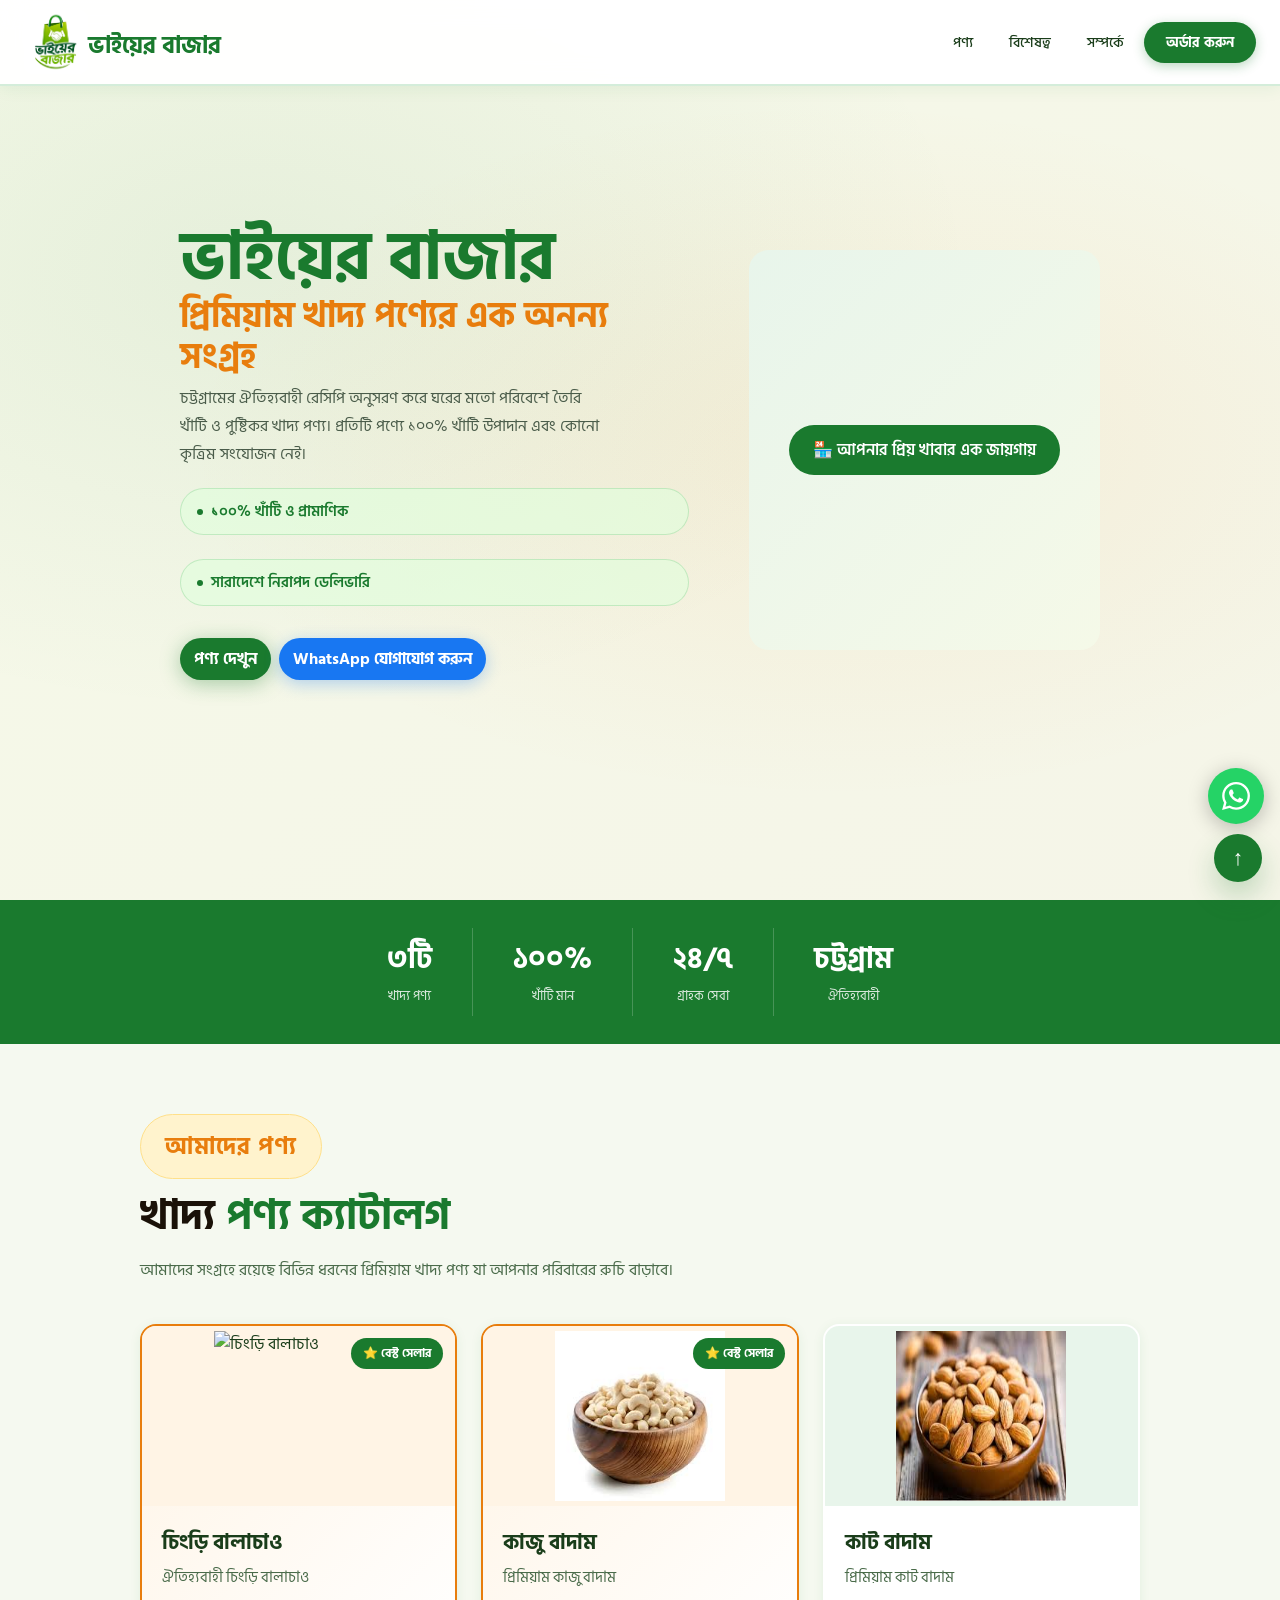
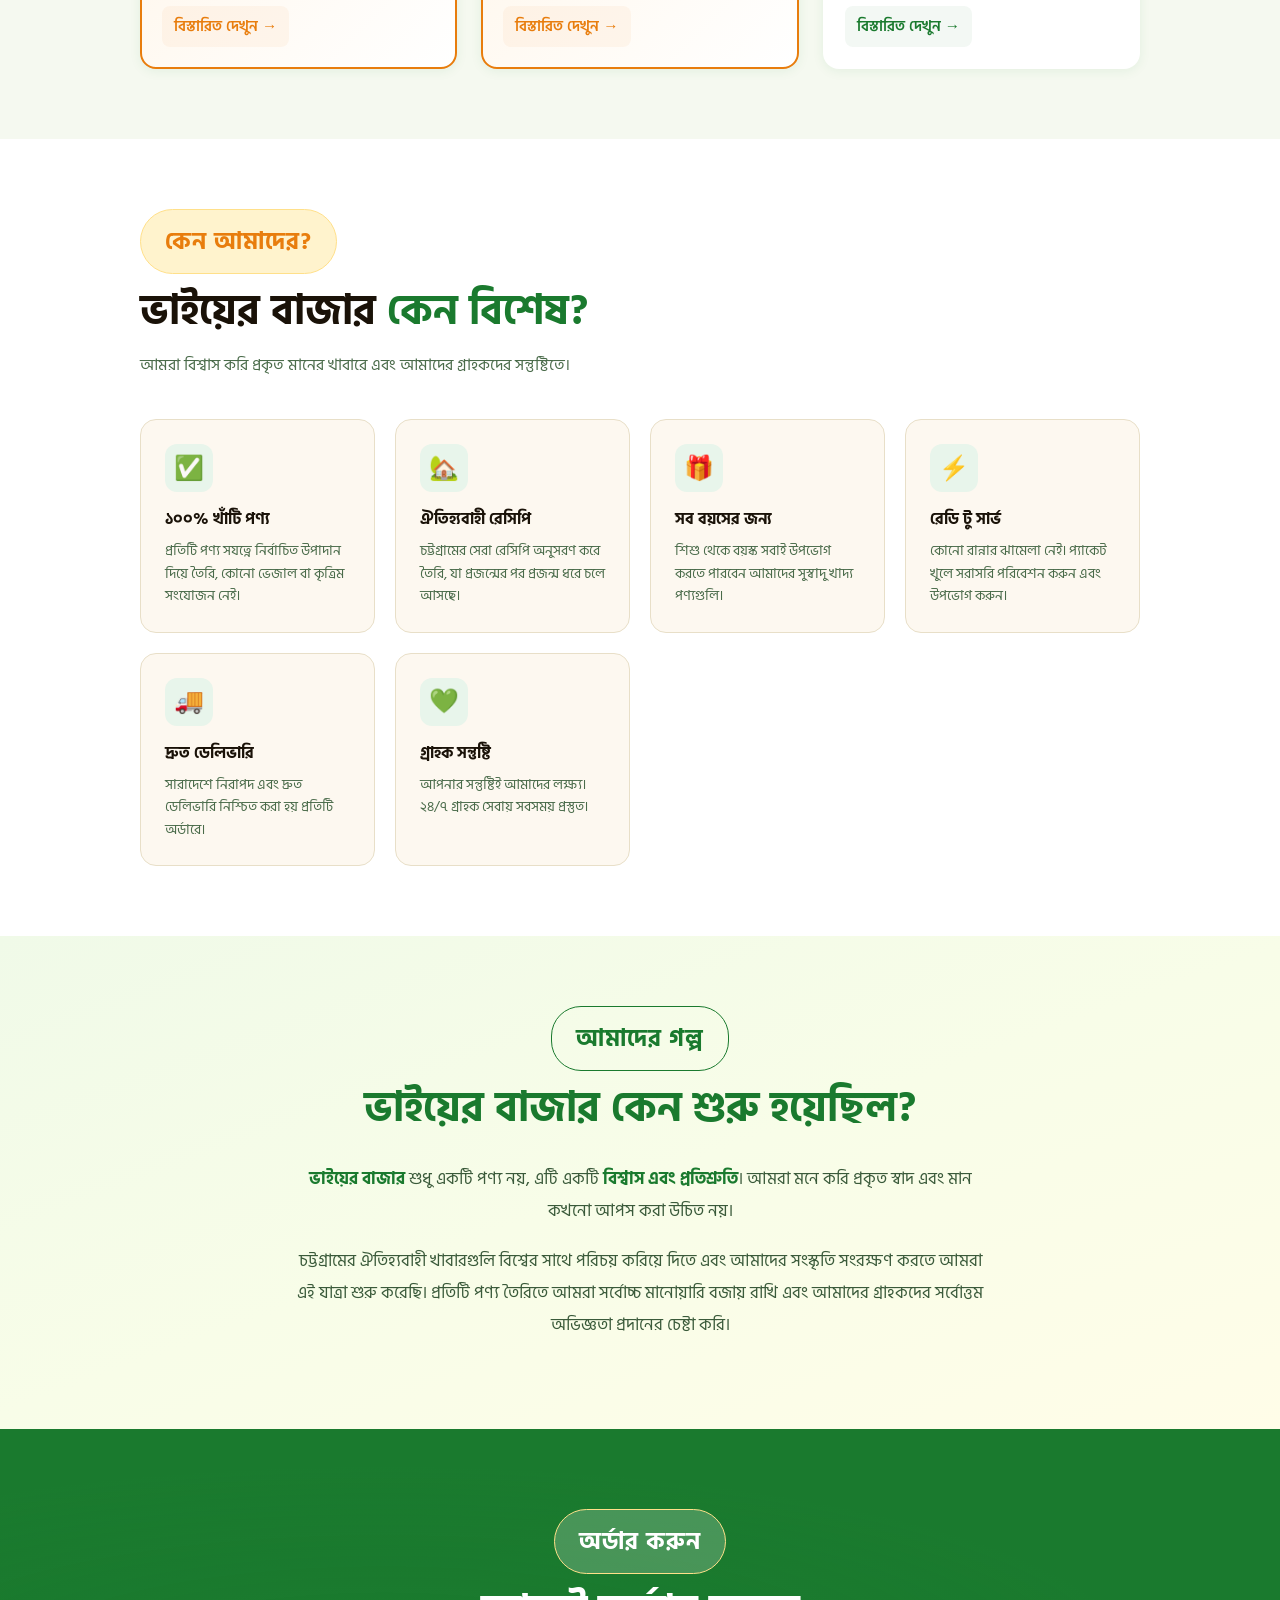
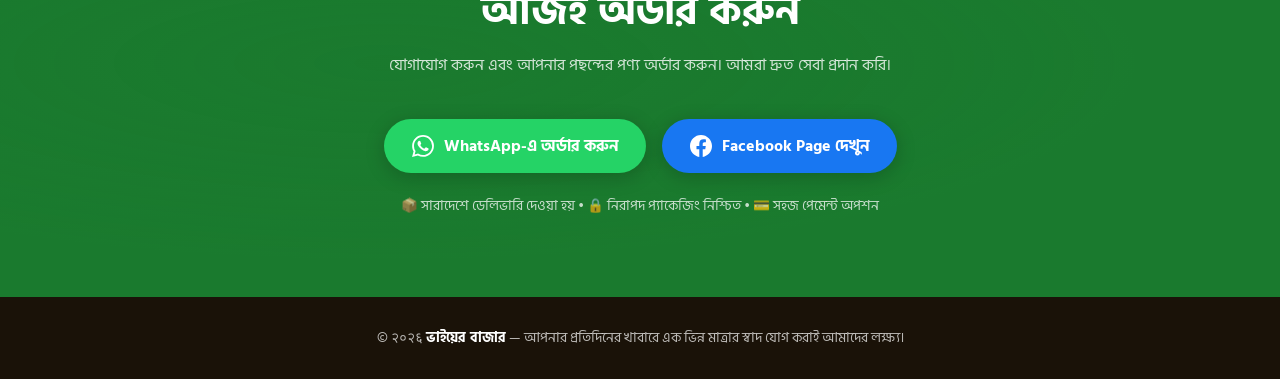
==== commit b2c17fca: "add kat and kaju nuts" ====
--- a/index.html
+++ b/index.html
@@ -65,31 +65,35 @@
           <h1>
             ভাইয়ের বাজার
             <br />
-            <span class="orange-line">প্রিমিয়াম খাদ্য পণ্যের এক অনন্য সংগ্রহ</span>
+            <span class="orange-line"
+              >প্রিমিয়াম খাদ্য পণ্যের এক অনন্য সংগ্রহ</span
+            >
           </h1>
           <p class="hero-sub">
             চট্টগ্রামের ঐতিহ্যবাহী রেসিপি অনুসরণ করে ঘরের মতো পরিবেশে তৈরি খাঁটি
-            ও পুষ্টিকর খাদ্য পণ্য। প্রতিটি পণ্যে ১০০% খাঁটি উপাদান এবং কোনো কৃত্রিম
-            সংযোজন নেই।
+            ও পুষ্টিকর খাদ্য পণ্য। প্রতিটি পণ্যে ১০০% খাঁটি উপাদান এবং কোনো
+            কৃত্রিম সংযোজন নেই।
           </p>
           <div class="hero-badges">
-            <div class="hero-badge">
-              <span></span> 🌶️ ১০০% খাঁটি ও প্রামাণিক
-            </div>
-            <div class="hero-badge">
-              <span></span> 🚚 সারাদেশে নিরাপদ ডেলিভারি
-            </div>
+            <div class="hero-badge"><span></span> ১০০% খাঁটি ও প্রামাণিক</div>
+            <div class="hero-badge"><span></span> সারাদেশে নিরাপদ ডেলিভারি</div>
           </div>
           <div class="hero-cta">
             <a href="#categories" class="btn-primary">পণ্য দেখুন</a>
-            <a href="https://wa.me/8801869051881" class="btn-secondary" target="_blank">
+            <a
+              href="https://wa.me/8801869051881"
+              class="btn-secondary"
+              target="_blank"
+            >
               WhatsApp যোগাযোগ করুন
             </a>
           </div>
         </div>
         <div class="hero-img-home">
           <div class="hero-showcase">
-            <span class="showcase-badge">🏪 আপনার প্রিয় খাবার এক জায়গায়</span>
+            <span class="showcase-badge"
+              >🏪 আপনার প্রিয় খাবার এক জায়গায়</span
+            >
           </div>
         </div>
       </div>
@@ -98,7 +102,7 @@
     <!-- STATS BAR -->
     <div class="stats-bar">
       <div class="stat">
-        <span class="stat-num">৩+</span
+        <span class="stat-num">৩টি</span
         ><span class="stat-label">খাদ্য পণ্য</span>
       </div>
       <div class="stat">
@@ -111,7 +115,7 @@
       </div>
       <div class="stat">
         <span class="stat-num">চট্টগ্রাম</span
-        ><span class="stat-label">ঐতিহ্যবাহী রেসিপি</span>
+        ><span class="stat-label">ঐতিহ্যবাহী</span>
       </div>
     </div>
 
@@ -183,7 +187,8 @@
             <div class="why-icon">💚</div>
             <h3>গ্রাহক সন্তুষ্টি</h3>
             <p>
-              আপনার সন্তুষ্টিই আমাদের লক্ষ্য। ২৪/৭ গ্রাহক সেবায় সবসময় প্রস্তুত।
+              আপনার সন্তুষ্টিই আমাদের লক্ষ্য। ২৪/৭ গ্রাহক সেবায় সবসময়
+              প্রস্তুত।
             </p>
           </div>
         </div>
@@ -202,9 +207,9 @@
             প্রকৃত স্বাদ এবং মান কখনো আপস করা উচিত নয়।
           </p>
           <p>
-            চট্টগ্রামের ঐতিহ্যবাহী খাবারগুলি বিশ্বের সাথে পরিচয় করিয়ে দিতে
-            এবং আমাদের সংস্কৃতি সংরক্ষণ করতে আমরা এই যাত্রা শুরু করেছি। প্রতিটি
-            পণ্য তৈরিতে আমরা সর্বোচ্চ মানোয়ারি বজায় রাখি এবং আমাদের গ্রাহকদের
+            চট্টগ্রামের ঐতিহ্যবাহী খাবারগুলি বিশ্বের সাথে পরিচয় করিয়ে দিতে এবং
+            আমাদের সংস্কৃতি সংরক্ষণ করতে আমরা এই যাত্রা শুরু করেছি। প্রতিটি পণ্য
+            তৈরিতে আমরা সর্বোচ্চ মানোয়ারি বজায় রাখি এবং আমাদের গ্রাহকদের
             সর্বোত্তম অভিজ্ঞতা প্রদানের চেষ্টা করি।
           </p>
         </div>
@@ -217,7 +222,8 @@
         <span class="section-tag">অর্ডার করুন</span>
         <h2 class="section-title">আজই অর্ডার করুন</h2>
         <p class="section-sub">
-          যোগাযোগ করুন এবং আপনার পছন্দের পণ্য অর্ডার করুন। আমরা দ্রুত সেবা প্রদান করি।
+          যোগাযোগ করুন এবং আপনার পছন্দের পণ্য অর্ডার করুন। আমরা দ্রুত সেবা
+          প্রদান করি।
         </p>
         <div class="order-buttons">
           <a
@@ -256,8 +262,8 @@
           </a>
         </div>
         <p class="order-note">
-          📦 সারাদেশে ডেলিভারি দেওয়া হয় • 🔒 নিরাপদ প্যাকেজিং নিশ্চিত • 💳
-          সহজ পেমেন্ট অপশন
+          📦 সারাদেশে ডেলিভারি দেওয়া হয় • 🔒 নিরাপদ প্যাকেজিং নিশ্চিত • 💳 সহজ
+          পেমেন্ট অপশন
         </p>
       </div>
     </section>
@@ -302,8 +308,8 @@
 
           categoryCard.innerHTML = `
             <div class="category-img">
-              <span class="category-icon">${product.icon}</span>
-              ${product.featured ? '<span class="featured-badge">⭐ ফিচার্ড</span>' : ""}
+              <img src="${product.image}" alt="${product.name}" width="170" height="170" />
+              ${product.featured ? '<span class="featured-badge">⭐ বেস্ট সেলার</span>' : ""}
             </div>
             <div class="category-content">
               <h3 class="category-name">${product.name}</h3>
--- a/styles.css
+++ b/styles.css
@@ -1295,7 +1295,8 @@
 }
 
 @keyframes float {
-  0%, 100% {
+  0%,
+  100% {
     transform: translateY(0);
   }
   50% {
@@ -1307,13 +1308,13 @@
   position: absolute;
   top: 12px;
   right: 12px;
-  background: var(--orange);
+  border-color: var(--green);
+  background: var(--green);
   color: white;
   padding: 6px 12px;
   border-radius: 20px;
   font-size: 0.75rem;
   font-weight: 700;
-  box-shadow: 0 4px 12px rgba(232, 125, 13, 0.3);
 }
 
 .category-content {
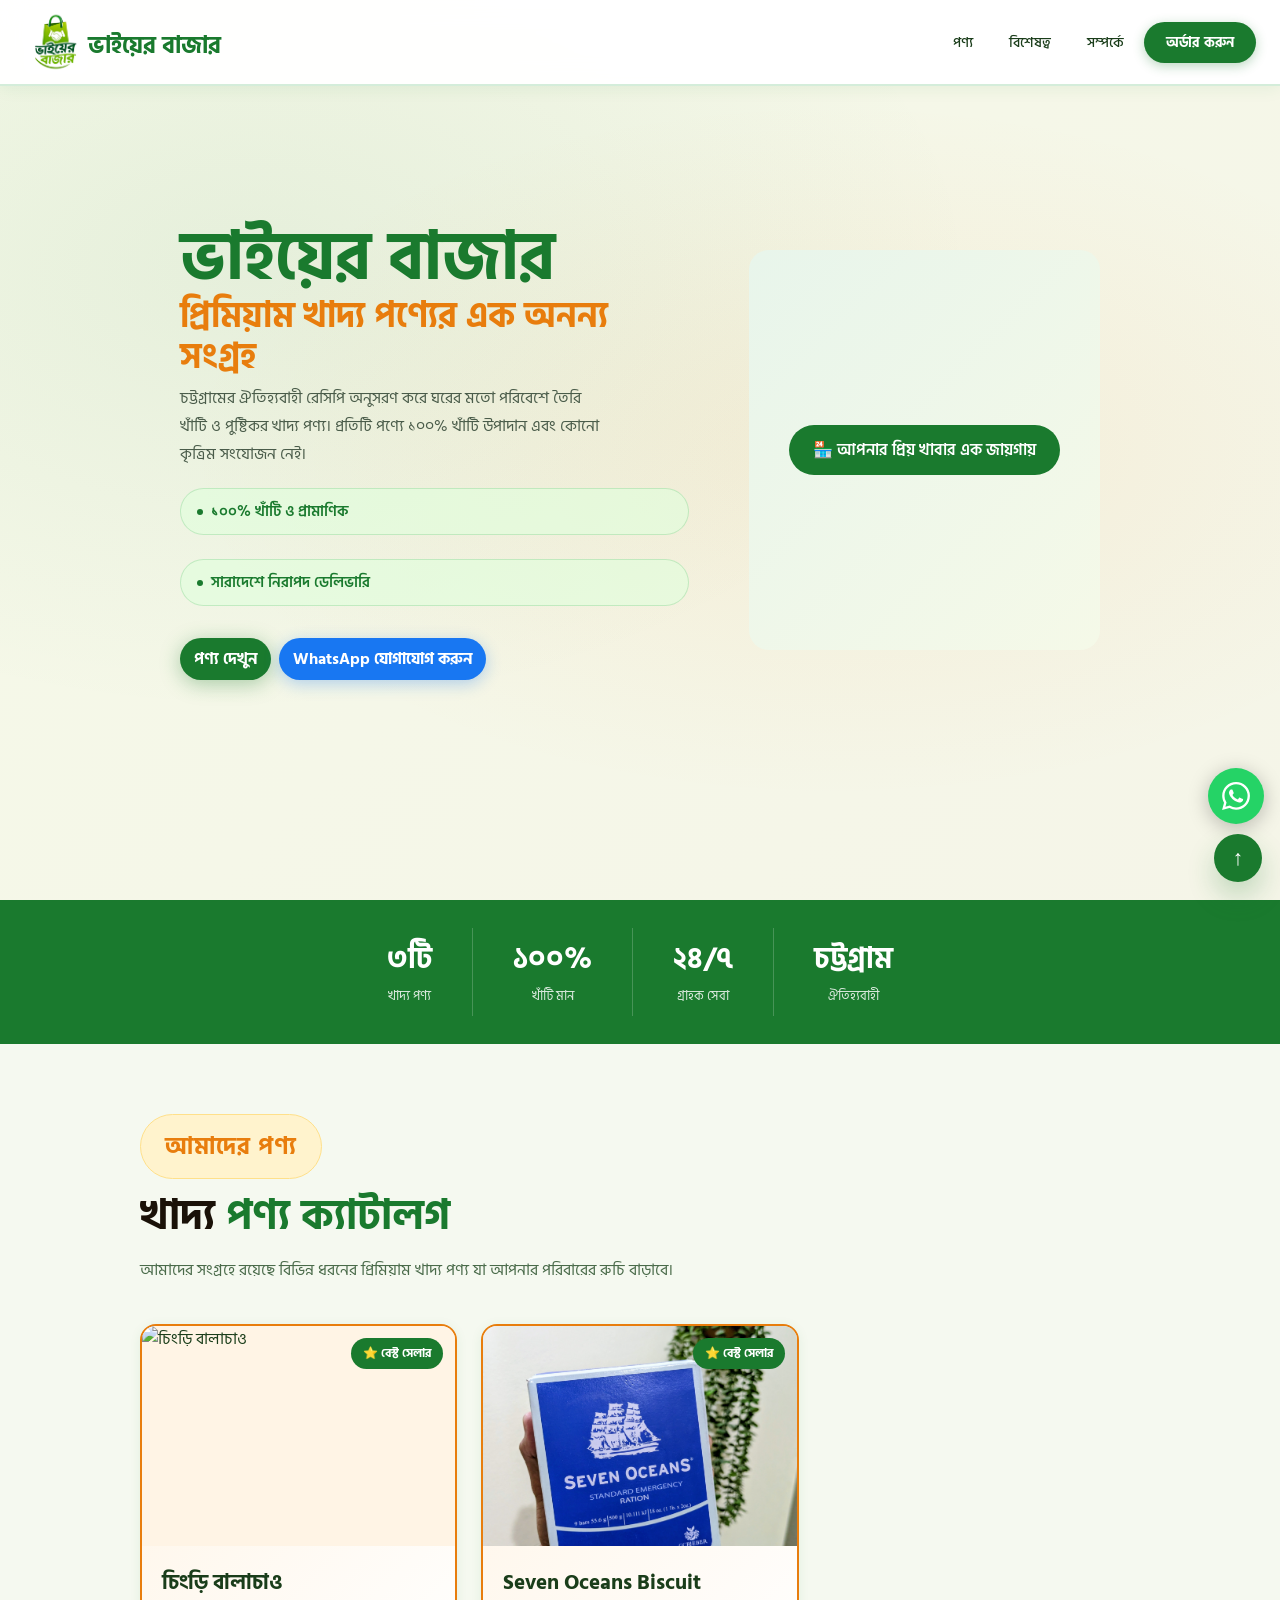
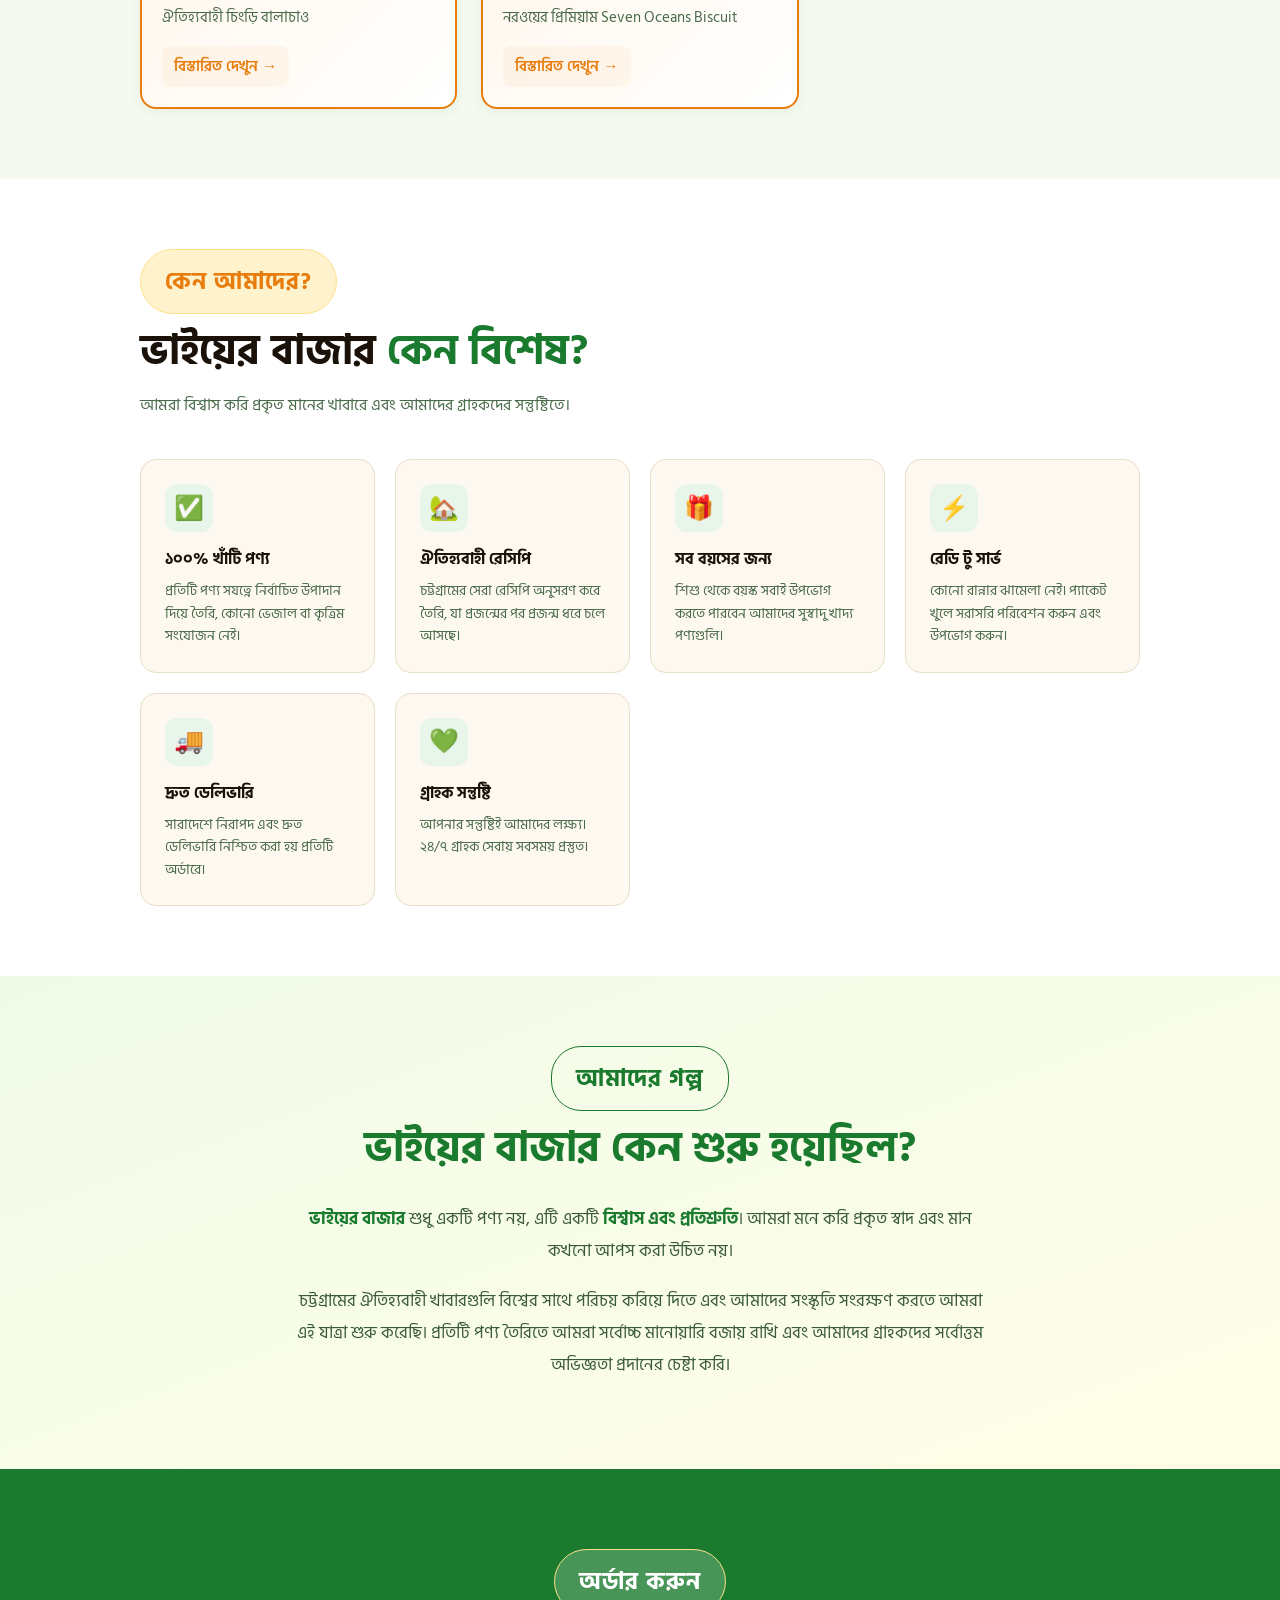
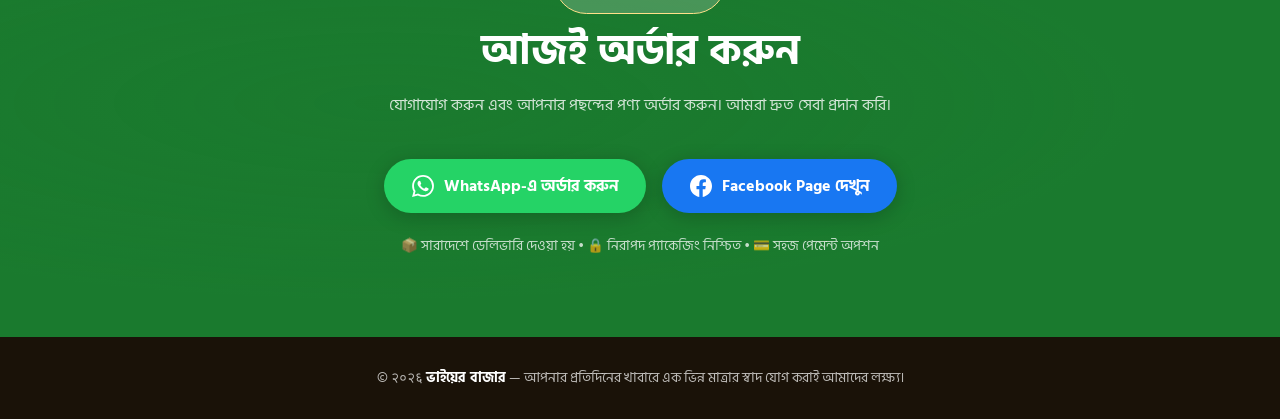
==== commit 1538e876: "second product implemented" ====
--- a/index.html
+++ b/index.html
@@ -308,7 +308,7 @@
 
           categoryCard.innerHTML = `
             <div class="category-img">
-              <img src="${product.image}" alt="${product.name}" width="170" height="170" />
+              <img src="${product.image}" alt="${product.name}" />
               ${product.featured ? '<span class="featured-badge">⭐ বেস্ট সেলার</span>' : ""}
             </div>
             <div class="category-content">
--- a/styles.css
+++ b/styles.css
@@ -1245,7 +1245,7 @@
 /* ─── CATEGORIES GRID ─── */
 .categories-grid {
   display: grid;
-  grid-template-columns: repeat(auto-fit, minmax(280px, 1fr));
+  grid-template-columns: repeat(3, 1fr);
   gap: 24px;
   margin-top: 40px;
 }
@@ -1278,11 +1278,16 @@
 .category-img {
   position: relative;
   background: linear-gradient(135deg, var(--green-pale) 0%, #e8f5eb 100%);
-  height: 180px;
+  height: 220px;
   display: flex;
   align-items: center;
   justify-content: center;
   overflow: hidden;
+}
+.category-img img {
+  width: 100%;
+  height: 100%;
+  object-fit: cover;
 }
 
 .category-card.featured .category-img {
@@ -1375,7 +1380,7 @@
   }
 
   .categories-grid {
-    grid-template-columns: repeat(auto-fit, minmax(240px, 1fr));
+    grid-template-columns: repeat(2, 1fr);
     gap: 16px;
   }
 
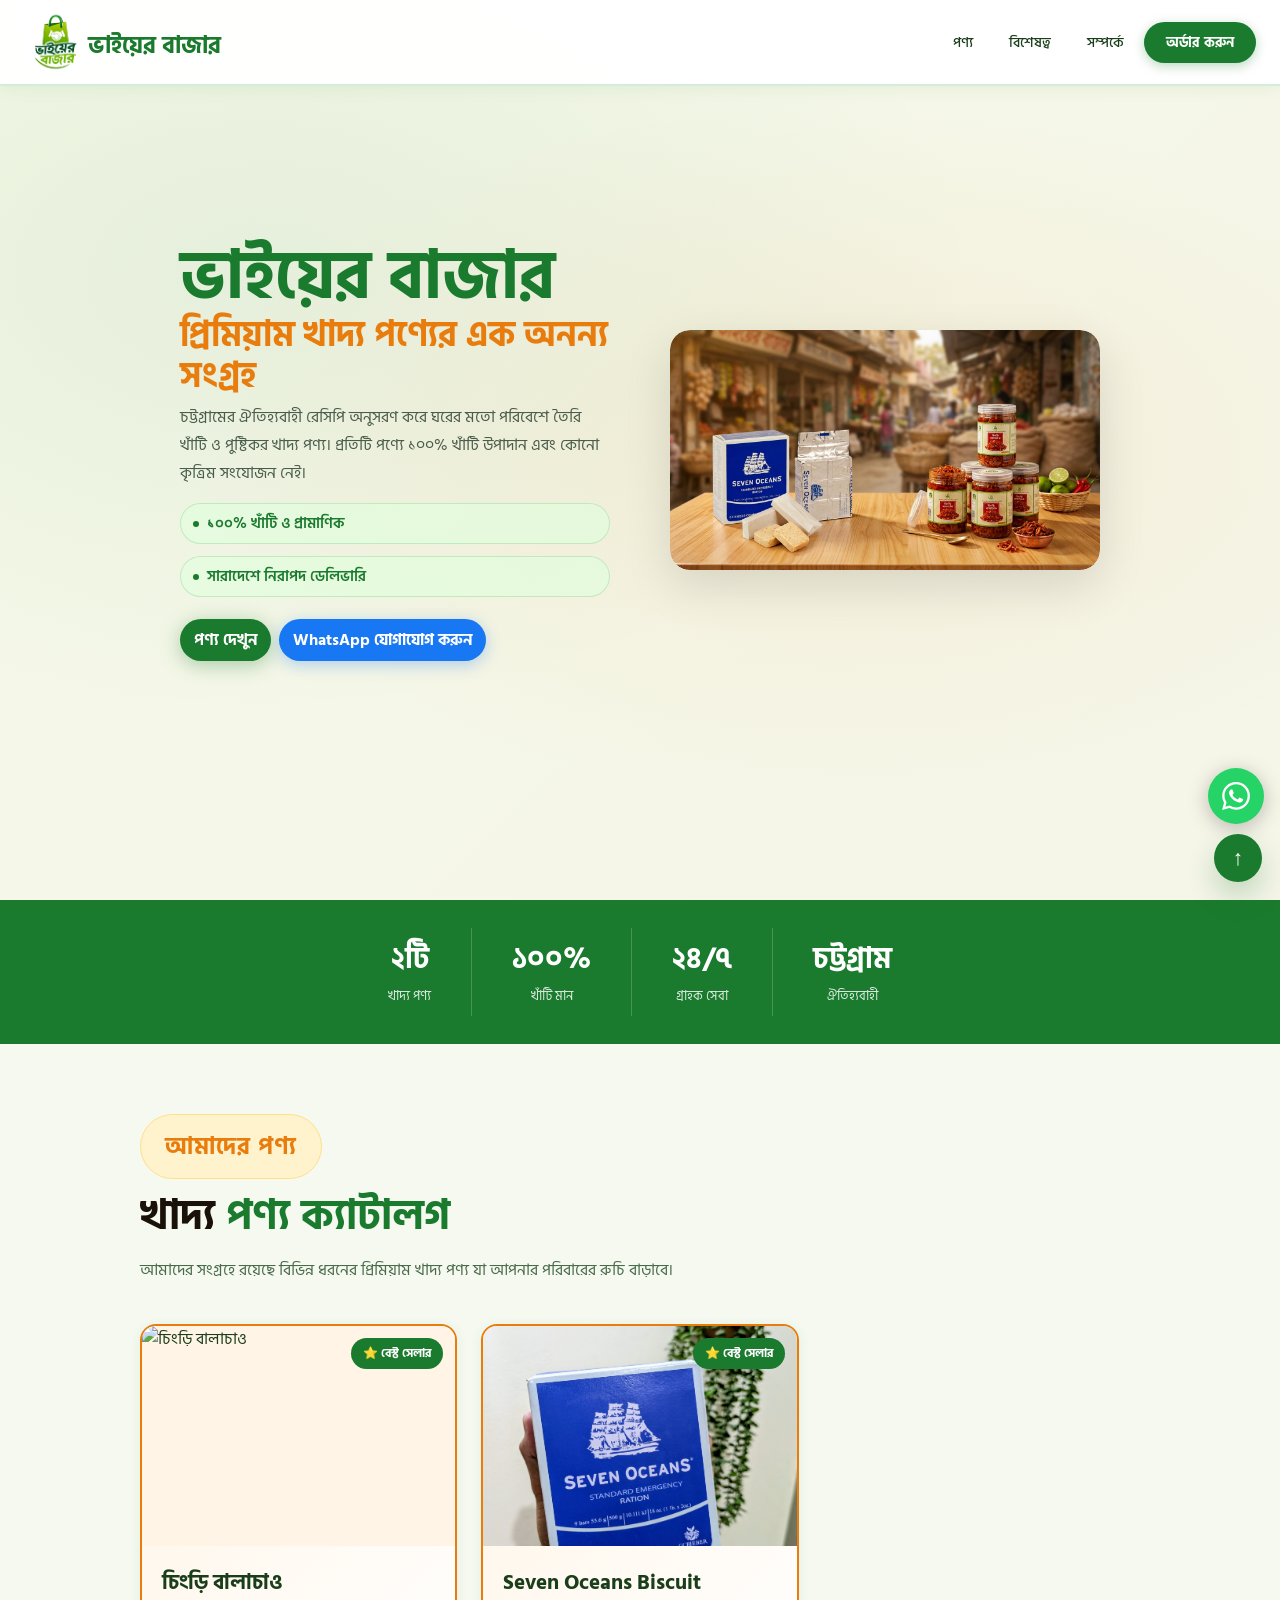
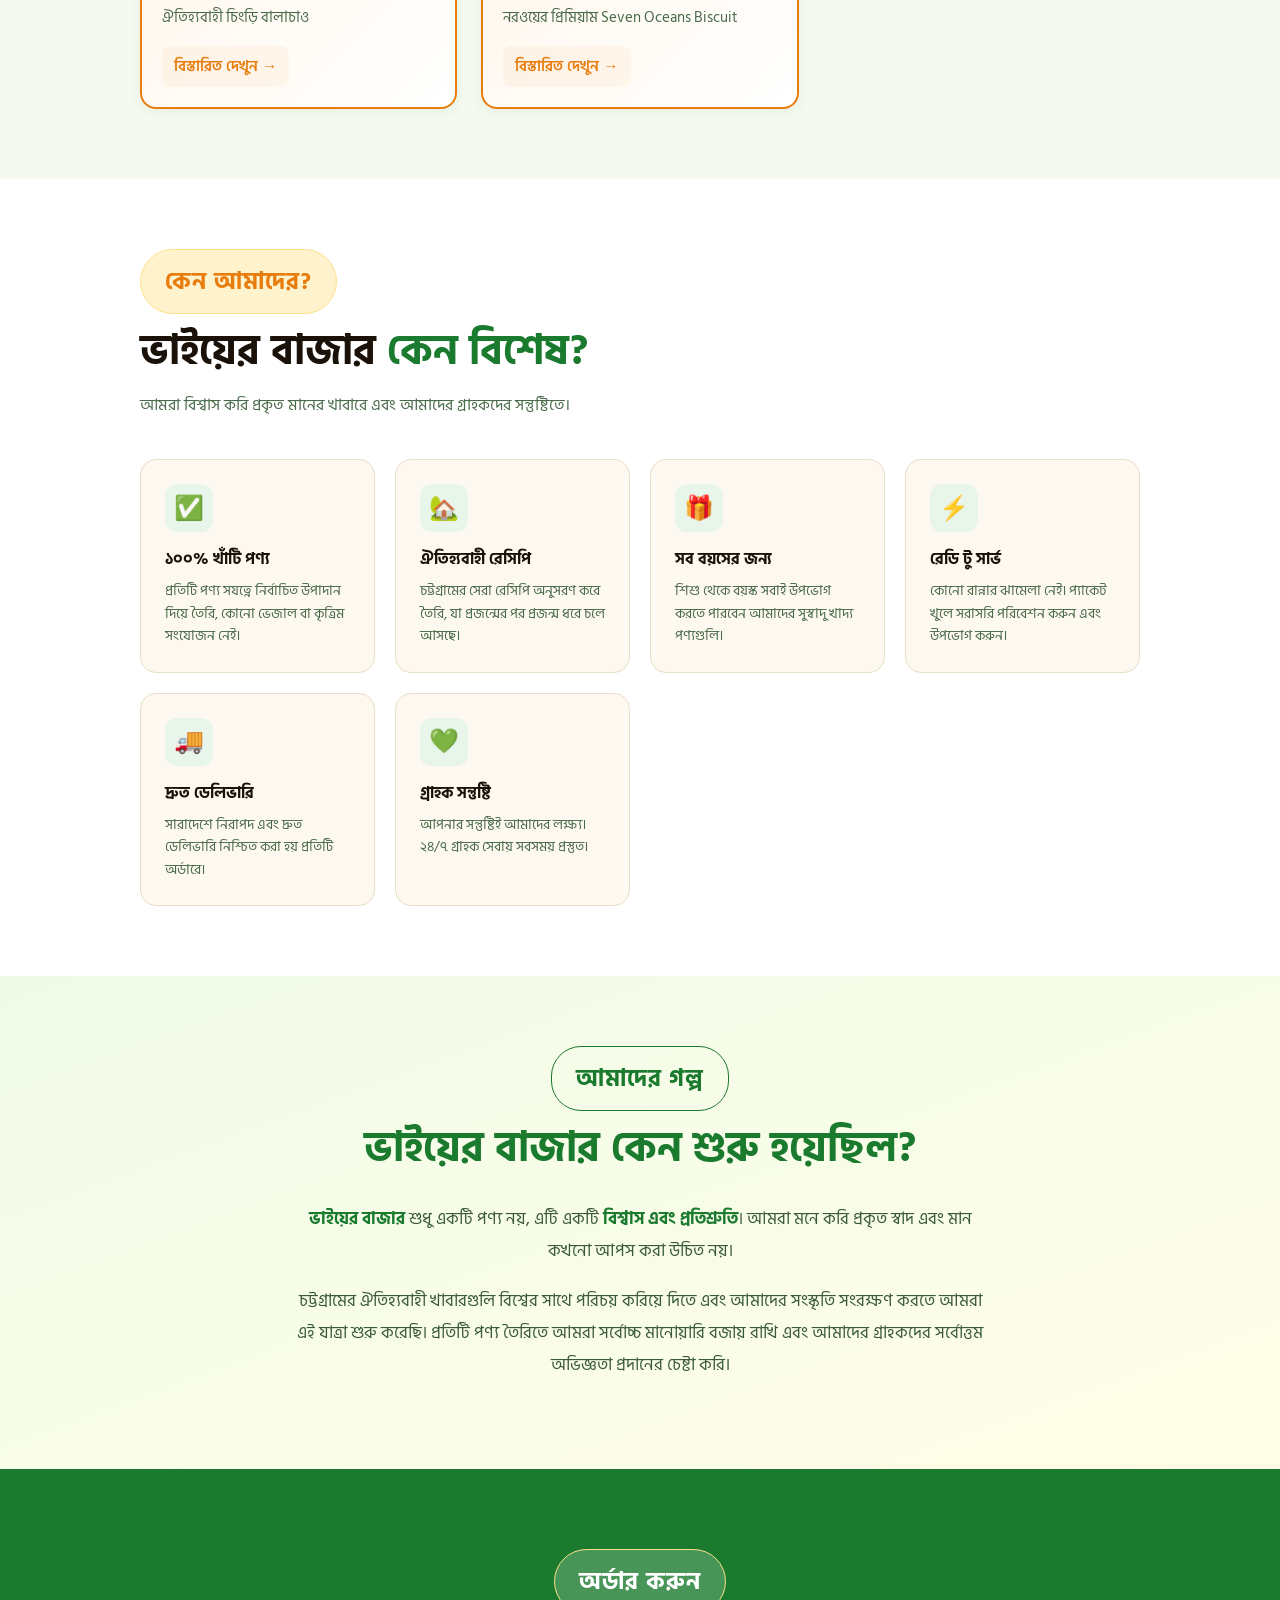
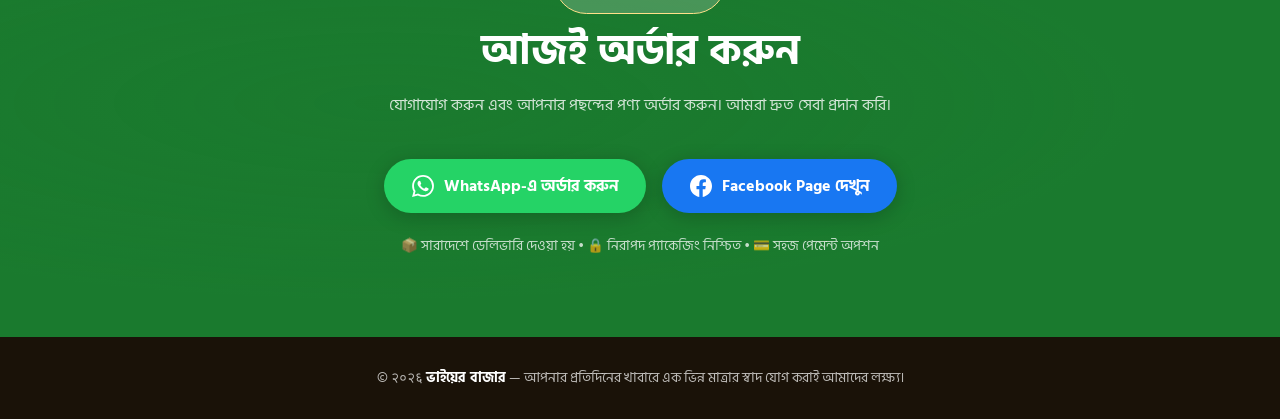
==== commit 0165c23c: "add hero image" ====
--- a/index.html
+++ b/index.html
@@ -89,12 +89,8 @@
             </a>
           </div>
         </div>
-        <div class="hero-img-home">
-          <div class="hero-showcase">
-            <span class="showcase-badge"
-              >🏪 আপনার প্রিয় খাবার এক জায়গায়</span
-            >
-          </div>
+        <div class="hero-hero-image">
+          <img src="/assets/bhaierbazar-hero.jpeg" alt="ভাইয়ের বাজার হিরো ইমেজ" />
         </div>
       </div>
     </section>
@@ -102,7 +98,7 @@
     <!-- STATS BAR -->
     <div class="stats-bar">
       <div class="stat">
-        <span class="stat-num">৩টি</span
+        <span class="stat-num">২টি</span
         ><span class="stat-label">খাদ্য পণ্য</span>
       </div>
       <div class="stat">
--- a/styles.css
+++ b/styles.css
@@ -494,8 +494,12 @@
 
 @media (max-width: 600px) {
   .hero-inner {
-    flex-direction: column-reverse;
+    flex-direction: column;
     gap: 28px;
+  }
+  .hero-hero-image {
+    max-width: 100%;
+    min-width: auto;
   }
   .hero-img {
     width: 100%;
@@ -1188,8 +1192,8 @@
 .hero-badges {
   display: flex;
   flex-direction: column;
-  gap: 12px;
-  margin: 20px 0;
+  gap: 0px;
+  margin: 10px 0;
 }
 
 .hero-badge {
@@ -1198,7 +1202,7 @@
   gap: 8px;
   background: rgba(224, 255, 221, 0.6);
   color: var(--green);
-  padding: 10px 16px;
+  padding: 7px 12px;
   border-radius: 50px;
   font-size: 0.95rem;
   font-weight: 600;
@@ -1222,6 +1226,21 @@
   border-radius: 20px;
   padding: 40px;
   text-align: center;
+}
+
+.hero-hero-image {
+  flex: 1;
+  min-width: 240px;
+  max-width: 460px;
+  border-radius: 20px;
+  overflow: hidden;
+  box-shadow: 0 16px 48px rgba(0, 0, 0, 0.12);
+}
+.hero-hero-image img {
+  width: 100%;
+  height: auto;
+  display: block;
+  border-radius: 20px;
 }
 
 .hero-showcase {
@@ -1374,6 +1393,11 @@
     flex-direction: column;
   }
 
+  .hero-hero-image {
+    max-width: 100%;
+    min-width: auto;
+  }
+
   .hero-img-home {
     min-height: 300px;
     padding: 30px;
